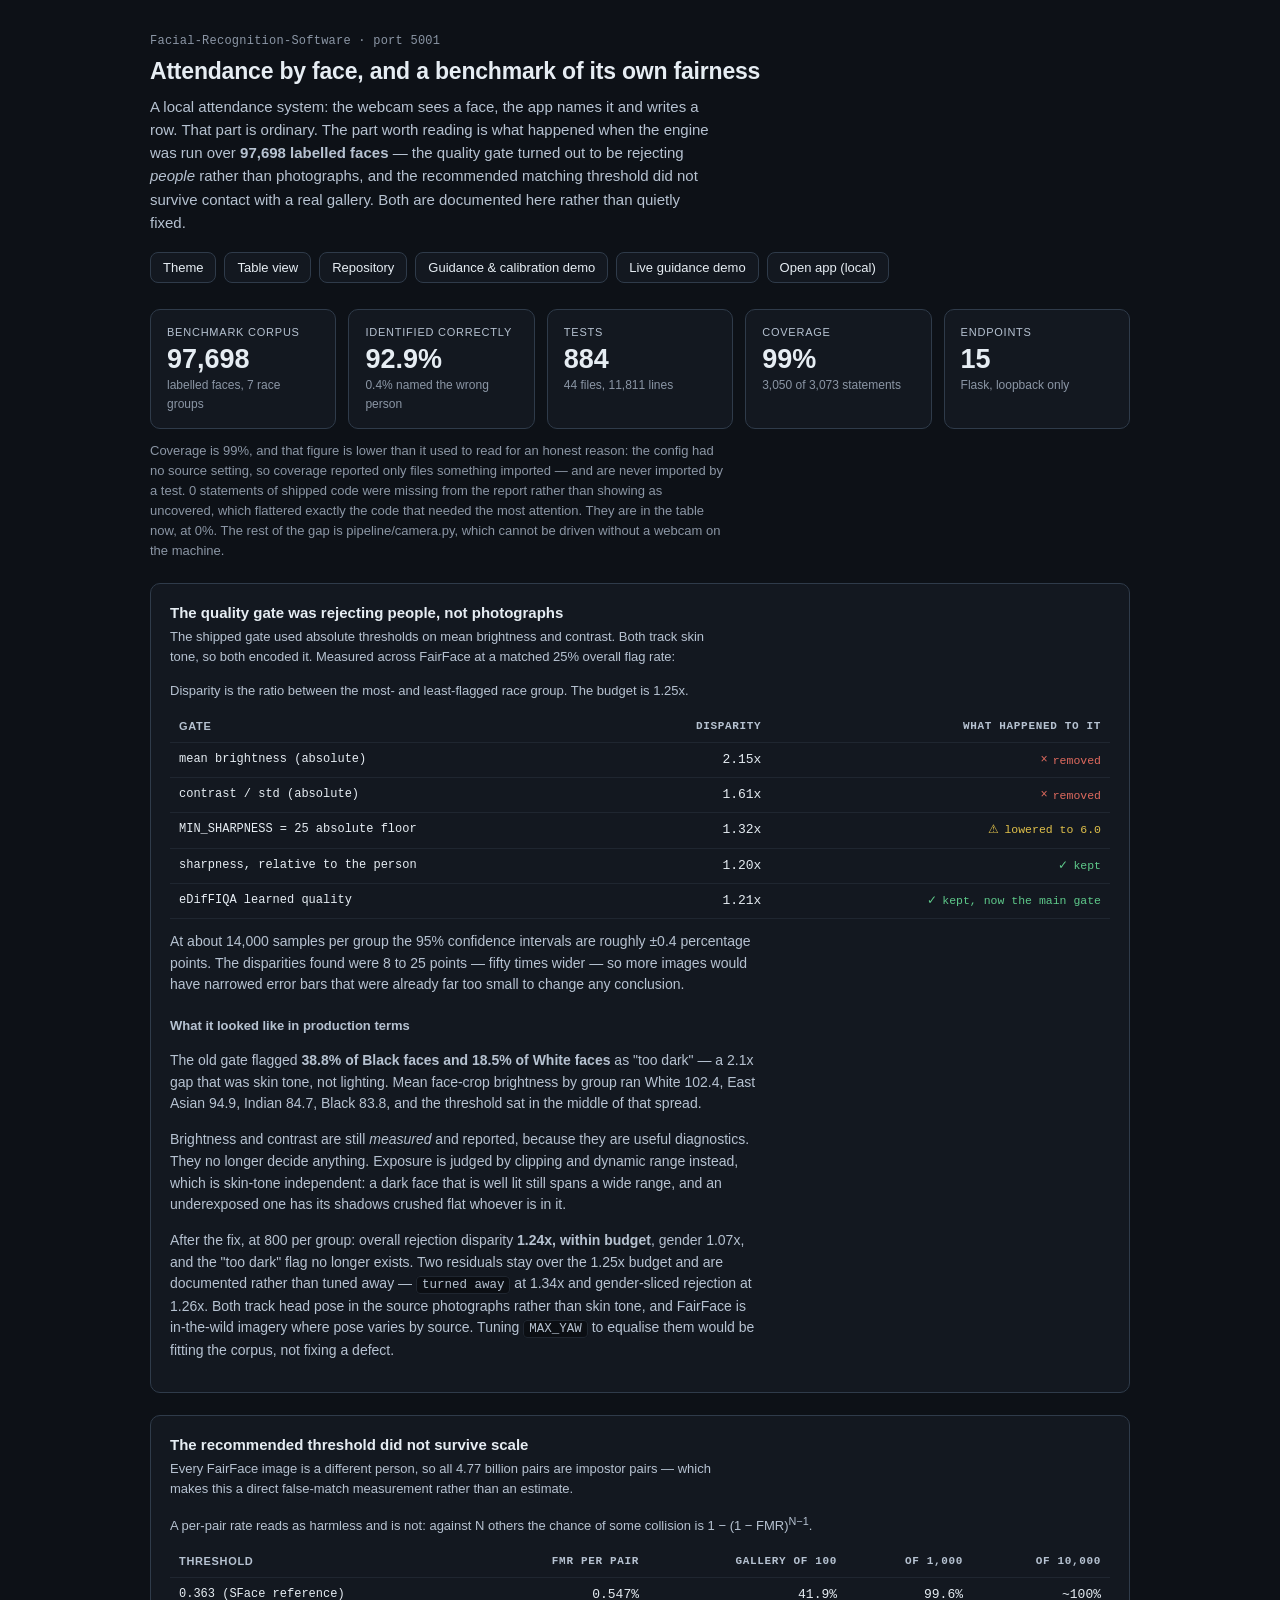
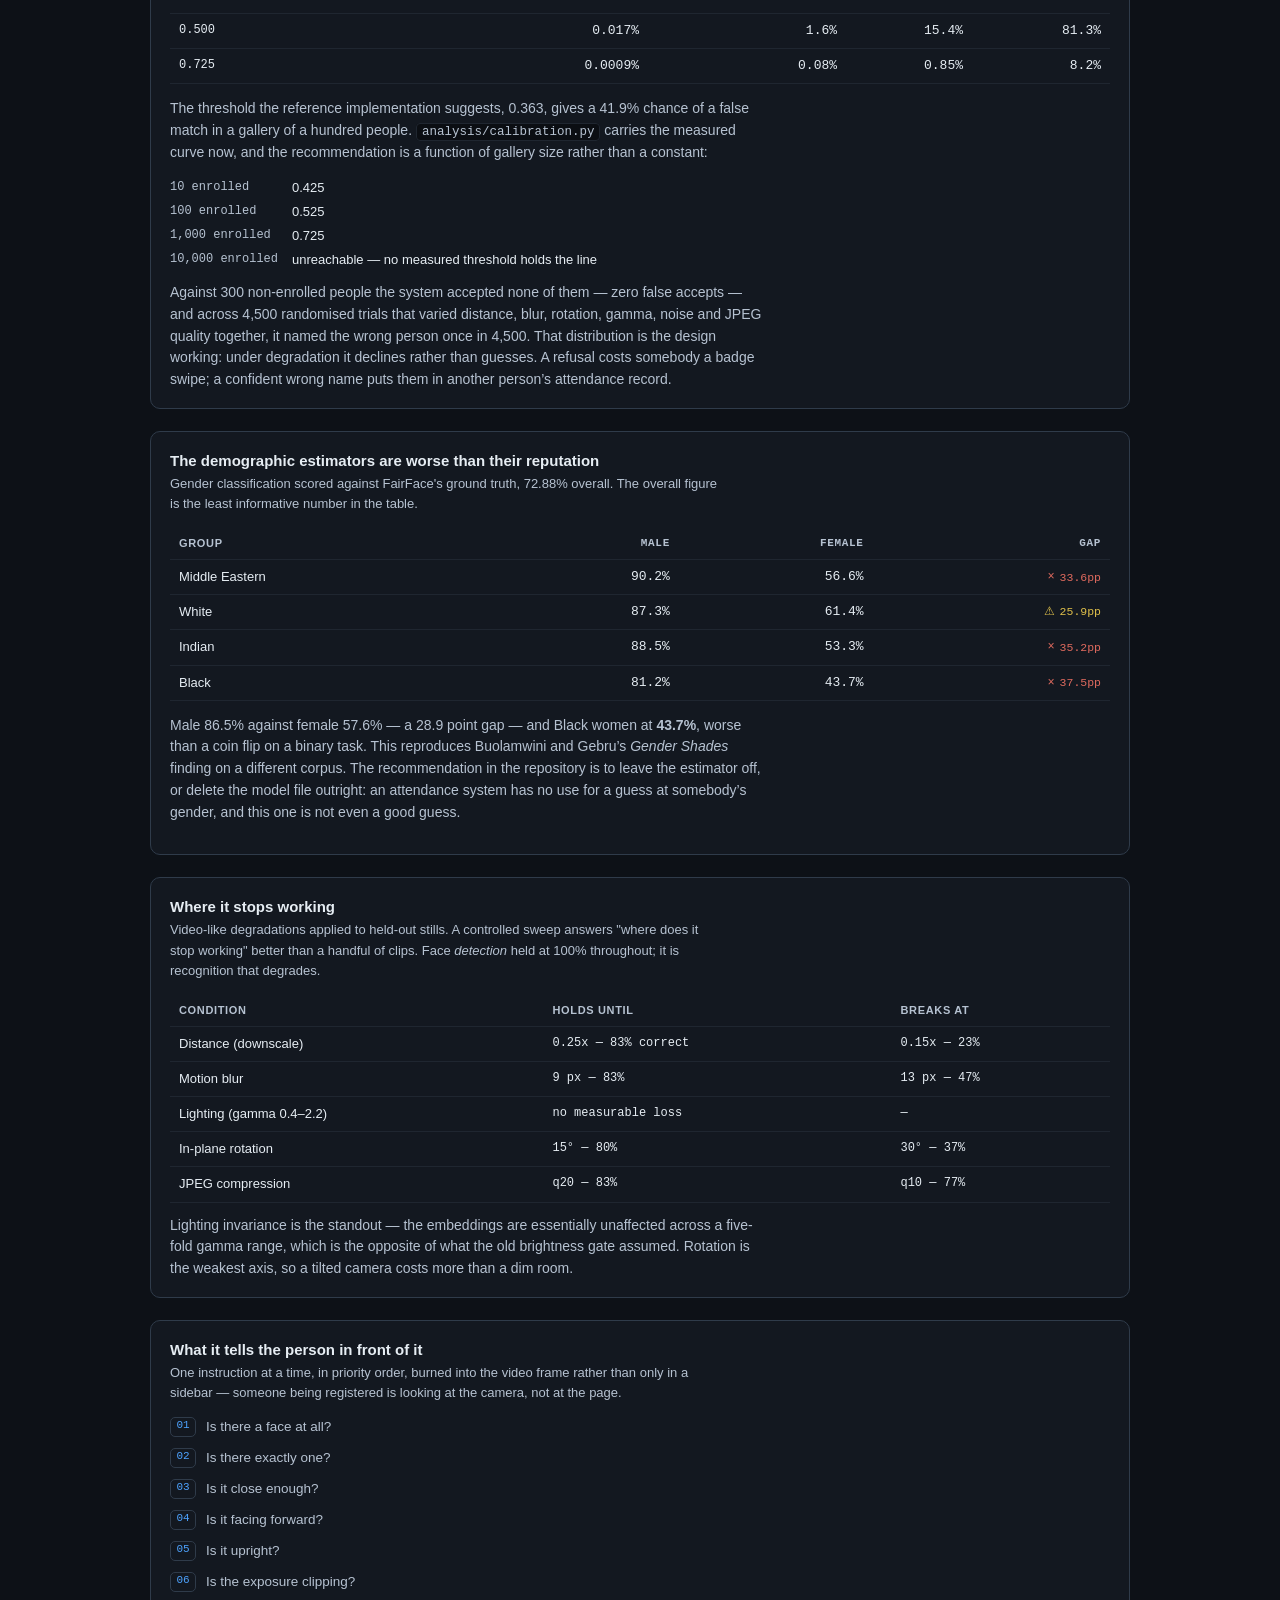
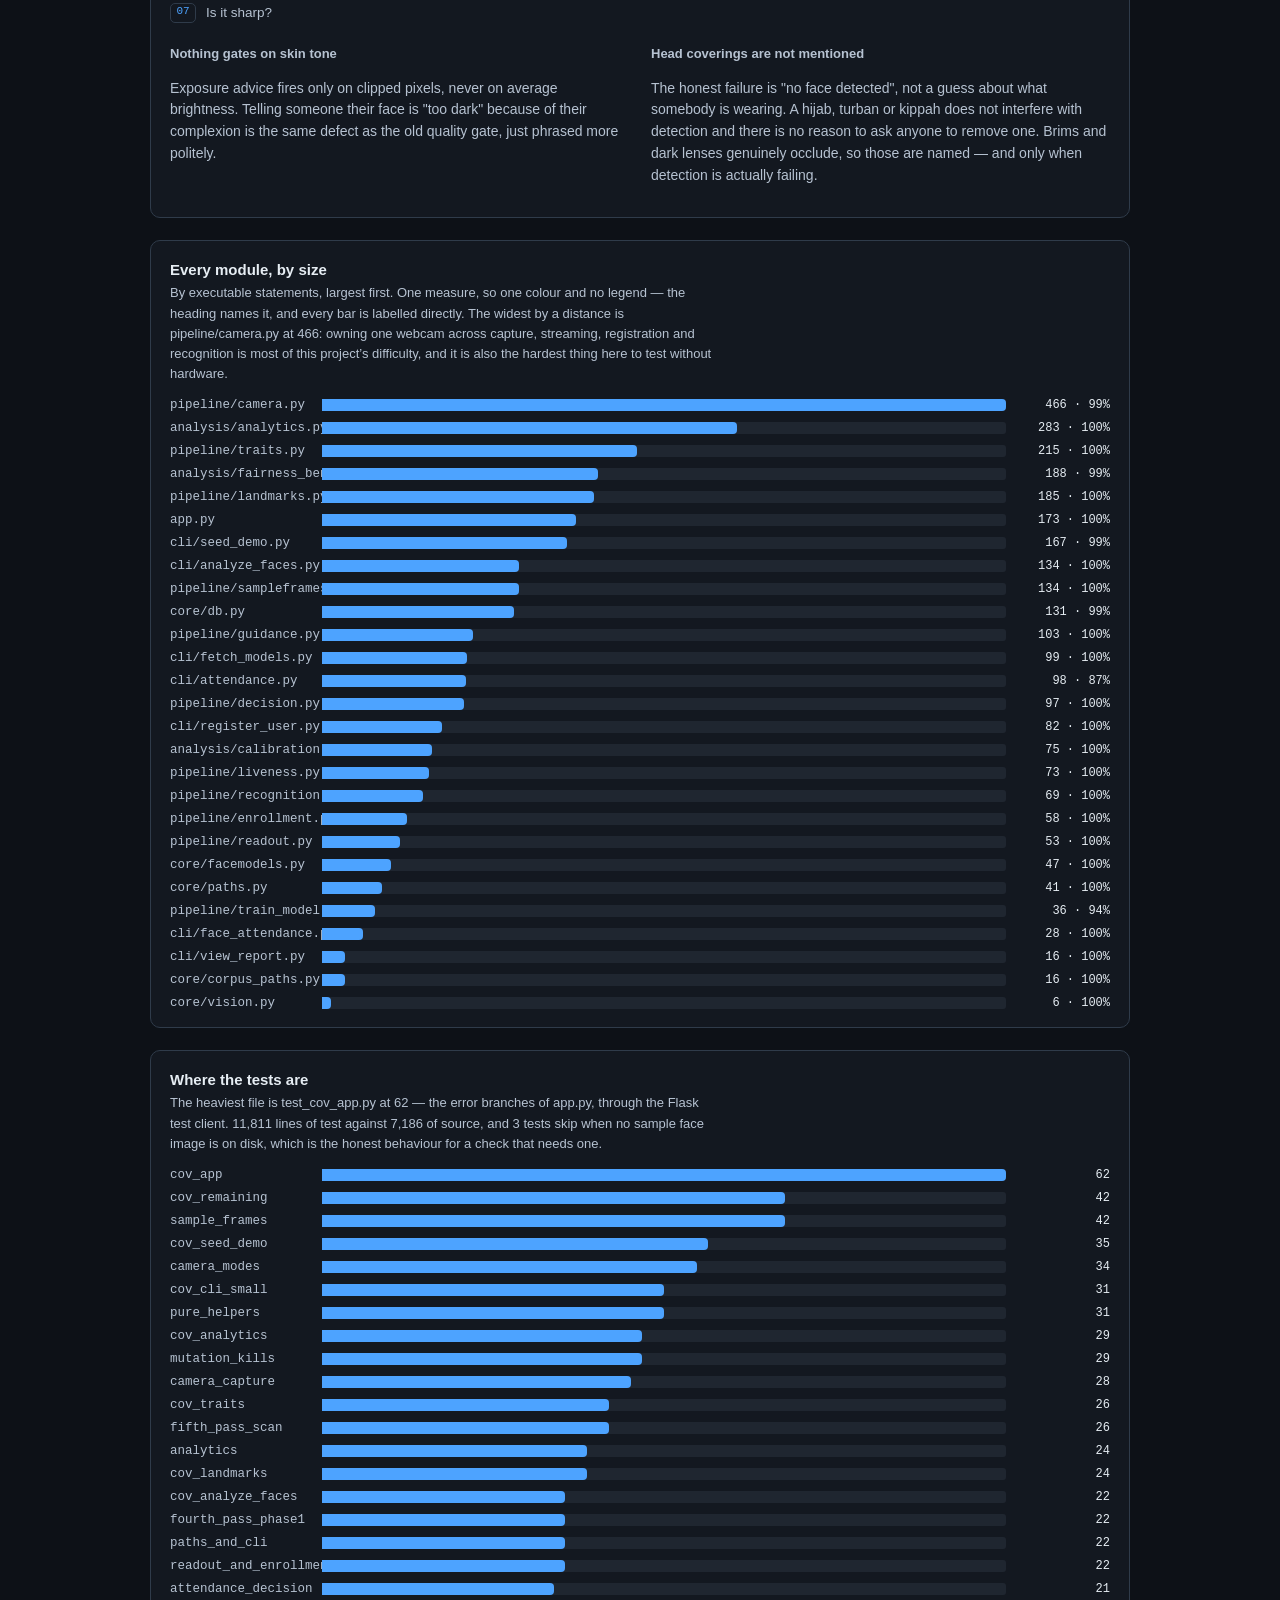
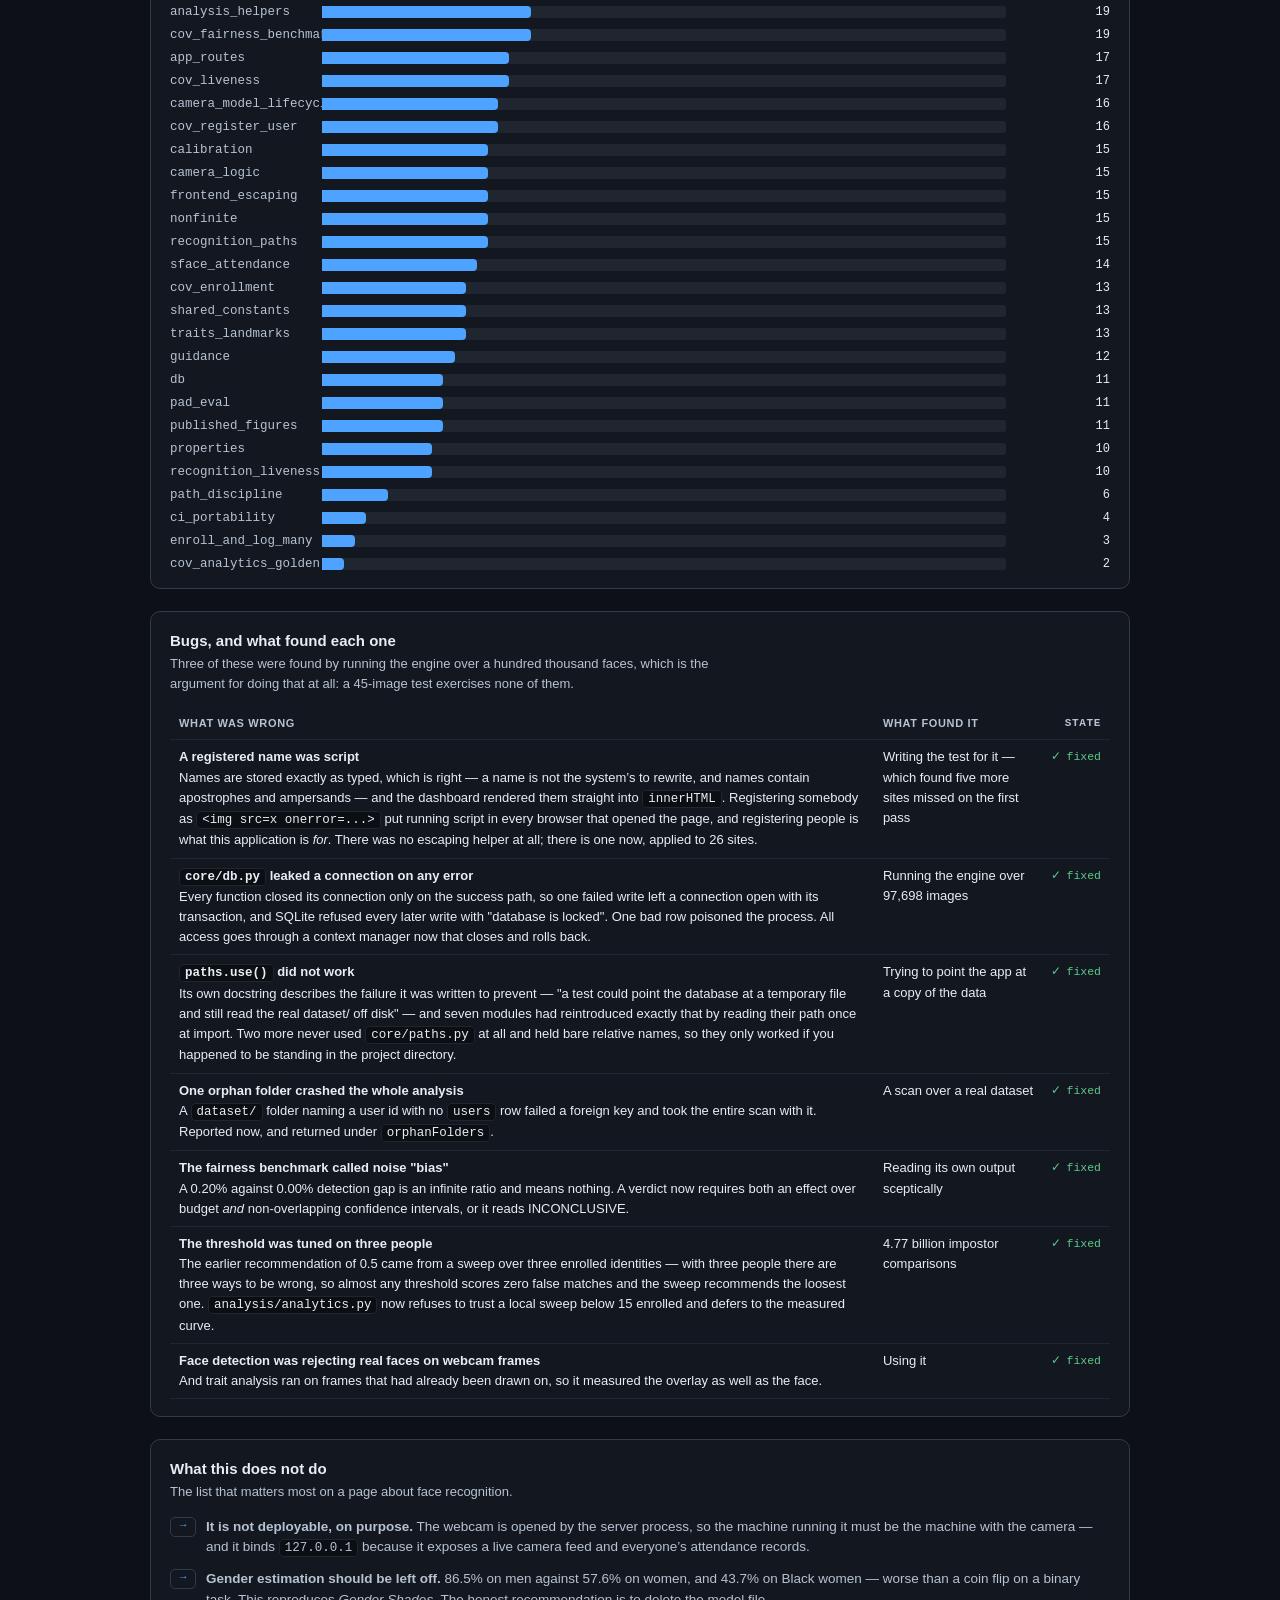
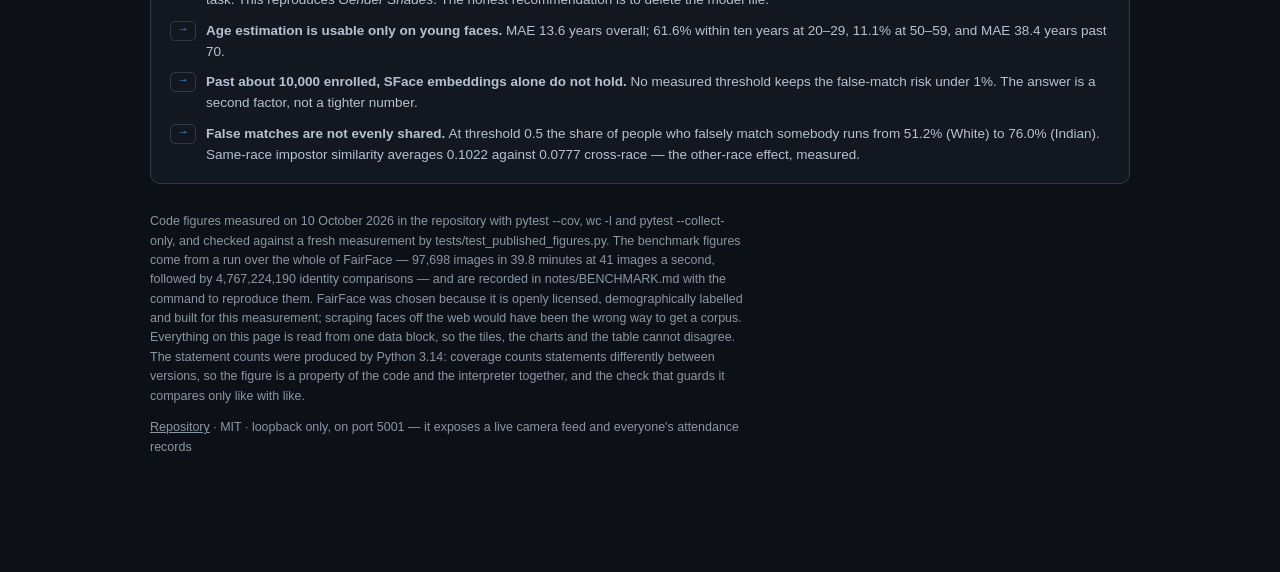
==== docs/index.html @ 5131e83e "Fifth pass (scan): linear, race-safe migration; int32 folder ids; benchmark, CLI, fixture and pad_ev" ====
<!DOCTYPE html>
<html lang="en">
<head>
<meta charset="utf-8">
<meta name="viewport" content="width=device-width, initial-scale=1">
<title>Face Recognition Attendance — overview</title>
<meta name="description" content="A local face-recognition attendance system, and a 97,698-face fairness benchmark of its own engine — including the quality gate that was rejecting people rather than photographs, and what was done about it.">
<meta property="og:title" content="Face Recognition Attendance System">
<!-- No count in here. A figure typed into a meta tag is one nothing on the
     page derives, so it is the first thing to go stale. -->
<meta property="og:description" content="Webcam attendance with OpenCV, benchmarked against FairFace: what held up, what did not, and the defects that only appear at scale.">
<meta property="og:type" content="website">
<style>
/* The warm surface this family of pages uses. The marks on top come from the
 * validated palette and were re-run against *this* surface, because contrast
 * only means anything against the colour the chart actually sits on:
 *
 *   series  #2a78d6  on #fffdf7   all five checks PASS (light)
 *   series  #3987e5  on #1a1a19   all five checks PASS (dark)
 *   good    #0ca30c  3.30:1
 *   warning #fab219  1.80:1  sub-3:1 BY DESIGN -> always icon + label
 *   crit    #d03b3b  4.72:1
 *
 * Run as a categorical set the status colours fail on #fab219, and are meant
 * to: status is not a categorical palette, and amber is legal only with a
 * glyph and a word beside it. Every use of it here has both.
 *
 * The palette is static/css/style.css's, so the write-up, the two demos
 * and the app itself are one product. Light is still selectable with
 * data-theme="light" but nothing switches to it on its own. */
.viz-root {
  color-scheme: dark;
  --plane:     #0d1117;
  --surface:   #131820;
  --ink:       #e6edf3;
  --ink-2:     #b6c2d1;
  --ink-muted: #8b96a5;
  --grid:      #1f2630;
  --ring:      #2f3b4a;
  --code-bg:   #0b0e13;
  --series:    #4da3ff;
  --track:     #1f2630;
  --good:      #5ec98a;
  --warning:   #e0c04a;
  --critical:  #df6a5e;
}
:root[data-theme="light"] .viz-root {
  color-scheme: light;
  --plane: #ece6d6; --surface: #fffdf7;
  --ink: #12161d; --ink-2: #3c4453; --ink-muted: #8d7a52;
  --grid: #ece6d6; --ring: #ded5bf; --code-bg: #f6f1e4;
  --series: #2a78d6; --track: #ece6d6;
  --good: #0ca30c; --warning: #fab219; --critical: #d03b3b;
}

* { box-sizing: border-box; }
html, body { margin: 0; }
.viz-root {
  --text: -apple-system, BlinkMacSystemFont, "Segoe UI", Helvetica, Arial, sans-serif;
  --mono: ui-monospace, SFMono-Regular, Menlo, monospace;
  padding: 34px 24px 44px;
  font: 15px/1.55 var(--text);
  background: var(--plane); color: var(--ink);
  min-height: 100vh;
}
main { max-width: 980px; margin: 0 auto; }

.crumb {
  margin: 0 0 6px; font: 400 12px var(--mono); color: var(--ink-muted);
  letter-spacing: .02em;
}
h1 { font-size: 23px; margin: 0 0 5px; letter-spacing: -0.2px; }
.lede { color: var(--ink-2); margin: 0; font-size: 15px; max-width: 68ch; }
.head { display: flex; justify-content: space-between; align-items: flex-start; gap: 18px; flex-wrap: wrap; }
.controls { display: flex; gap: 8px; flex-wrap: wrap; }
button, .btn {
  font: 400 13px var(--text); cursor: pointer; text-decoration: none;
  display: inline-block;
  background: var(--surface); color: var(--ink);
  border: 1px solid var(--ring); border-radius: 8px; padding: 7px 12px;
}
button:hover, .btn:hover { border-color: var(--ink-muted); }
button[aria-pressed="true"] { border-color: var(--series); color: var(--series); }

/* ------------------------------------------------------------ stat tiles */
/* A bare stat tile is the one form that ships without a hover layer: there is
 * no plot to interrogate, just the figure and what it counts. */
.tiles { display: grid; grid-template-columns: repeat(auto-fit, minmax(156px, 1fr)); gap: 12px; margin: 26px 0 10px; }
.tile { background: var(--surface); border: 1px solid var(--ring); border-radius: 10px; padding: 14px 16px; }
.tile .k { display: block; color: var(--ink-2); font-size: 11px; text-transform: uppercase; letter-spacing: .07em; }
.tile .v { display: block; margin-top: 3px; font: 600 27px/1.12 var(--text); font-variant-numeric: tabular-nums; }
.tile .n { display: block; margin-top: 2px; color: var(--ink-muted); font-size: 12px; }

.note { color: var(--ink-muted); font-size: 13px; max-width: 80ch; margin: 12px 0 0; }

/* ---------------------------------------------------------------- panels */
.panel { background: var(--surface); border: 1px solid var(--ring); border-radius: 10px; padding: 17px 19px; margin-top: 22px; }
.panel h2 { margin: 0 0 2px; font-size: 15px; }
.panel h3 { margin: 20px 0 6px; font-size: 13px; color: var(--ink-2); }
.panel .sub { margin: 0 0 14px; color: var(--ink-2); font-size: 13px; max-width: 76ch; }
.panel p { font-size: 14px; color: var(--ink-2); max-width: 76ch; }
.split { display: grid; grid-template-columns: repeat(auto-fit, minmax(330px, 1fr)); gap: 22px; }

/* Thin marks on a recessive track, 4px rounding on the data end only so the
 * mark stays anchored flat to the baseline it grows from. */
.bars { display: grid; gap: 9px; }
.bar { display: grid; grid-template-columns: 140px 1fr 92px; gap: 12px; align-items: center; }
.bar .lab { font: 400 12.5px var(--mono); color: var(--ink-2); }
.bar .rail { position: relative; height: 12px; background: var(--track); border-radius: 3px; }
.bar .fill { position: absolute; inset: 0 auto 0 0; background: var(--series); border-radius: 0 4px 4px 0; }
.bar .val { text-align: right; font: 500 12px var(--mono); font-variant-numeric: tabular-nums; color: var(--ink); }
.bar:hover .rail { outline: 2px solid var(--ring); outline-offset: 2px; }

/* ----------------------------------------------------------------- table */
table { width: 100%; border-collapse: collapse; }
caption { text-align: left; color: var(--ink-2); font-size: 13px; padding-bottom: 10px; }
th, td { text-align: left; padding: 7px 9px; border-bottom: 1px solid var(--grid); font-size: 13px; vertical-align: top; }
th { color: var(--ink-2); font-size: 11px; text-transform: uppercase; letter-spacing: .06em; }
td.num, th.num { text-align: right; font-family: var(--mono); font-variant-numeric: tabular-nums; }
td.mono { font-family: var(--mono); font-size: 12px; }
tr.total td { border-bottom: none; font-weight: 600; }
[hidden] { display: none !important; }

code { font-family: var(--mono); font-size: 12.5px; background: var(--code-bg); border: 1px solid var(--grid); border-radius: 4px; padding: 1px 5px; }
pre {
  background: var(--code-bg); border: 1px solid var(--grid); border-radius: 8px;
  padding: 13px 15px; overflow-x: auto;
  font: 12.5px/1.7 var(--mono); color: var(--ink); margin: 12px 0 0;
}

/* Numbered steps. */
.flow { list-style: none; margin: 12px 0 0; padding: 0; display: grid; gap: 10px; }
.flow li { display: grid; grid-template-columns: 26px 1fr; gap: 10px; font-size: 13.5px; color: var(--ink-2); }
.step {
  font: 500 11px var(--mono); color: var(--series);
  border: 1px solid var(--ring); border-radius: 5px;
  text-align: center; padding: 1px 0; height: 20px;
}

/* Status. Never colour alone: each carries a glyph and a word, which is what
 * makes the sub-3:1 amber legal. */
.flag { display: inline-flex; align-items: center; gap: 5px; font: 500 11.5px var(--mono); white-space: nowrap; }
.flag .g { font-size: 12px; }
.flag.good { color: var(--good); }
.flag.warn { color: var(--warning); }
.flag.crit { color: var(--critical); }

dl.kv { display: grid; grid-template-columns: auto 1fr; gap: 4px 14px; margin: 12px 0 0; font-size: 13px; }
dl.kv dt { color: var(--ink-2); font-family: var(--mono); font-size: 12px; }
dl.kv dd { margin: 0; }

footer { margin-top: 28px; color: var(--ink-muted); font-size: 12.5px; max-width: 86ch; }
footer a { color: inherit; }
</style>
</head>

<body class="viz-root" data-palette="#2a78d6">
<main>

<div class="head">
  <div>
    <p class="crumb">Facial-Recognition-Software &middot; port 5001</p>
    <h1>Attendance by face, and a benchmark of its own fairness</h1>
    <p class="lede">
      A local attendance system: the webcam sees a face, the app names it and
      writes a row. That part is ordinary. The part worth reading is what
      happened when the engine was run over
      <strong>97,698 labelled faces</strong> — the quality gate turned out to
      be rejecting <em>people</em> rather than photographs, and the
      recommended matching threshold did not survive contact with a real
      gallery. Both are documented here rather than quietly fixed.
    </p>
  </div>
  <div class="controls">
    <button id="themeBtn" type="button">Theme</button>
    <button id="tableBtn" type="button" aria-pressed="false">Table view</button>
    <a class="btn" href="https://github.com/luke-zhang-cs-py/Facial-Recognition-Software">Repository</a>
    <a class="btn" href="app/"
       title="The guidance and calibration arithmetic, in the browser. No face recognition: that needs OpenCV, a camera and the trained model.">Guidance &amp; calibration demo</a>
    <a class="btn" href="camera/"
       title="The same guidance rules, driven by your own webcam through MediaPipe. Still no face recognition, and nothing is uploaded.">Live guidance demo</a>
    <a class="btn" id="localBtn" href="http://127.0.0.1:5001/"
       title="Only works on a machine that is running the app, with a webcam">Open app (local)</a>
  </div>
</div>

<section class="tiles" id="tiles" aria-label="Headline figures"></section>
<p class="note" id="tilesNote"></p>

<!-- ================================================== the fairness -->
<section class="panel">
  <h2>The quality gate was rejecting people, not photographs</h2>
  <p class="sub">
    The shipped gate used absolute thresholds on mean brightness and
    contrast. Both track skin tone, so both encoded it. Measured across
    FairFace at a matched 25% overall flag rate:
  </p>
  <table>
    <caption>Disparity is the ratio between the most- and least-flagged race
      group. The budget is 1.25x.</caption>
    <thead>
      <tr><th>Gate</th><th class="num">Disparity</th><th class="num">What happened to it</th></tr>
    </thead>
    <tbody id="gateBody"></tbody>
  </table>
  <p class="note" id="gateNote"></p>

  <h3>What it looked like in production terms</h3>
  <p>
    The old gate flagged <strong>38.8% of Black faces and 18.5% of White
    faces</strong> as "too dark" — a 2.1x gap that was skin tone, not
    lighting. Mean face-crop brightness by group ran White 102.4, East Asian
    94.9, Indian 84.7, Black 83.8, and the threshold sat in the middle of
    that spread.
  </p>
  <p>
    Brightness and contrast are still <em>measured</em> and reported, because
    they are useful diagnostics. They no longer decide anything. Exposure is
    judged by clipping and dynamic range instead, which is skin-tone
    independent: a dark face that is well lit still spans a wide range, and
    an underexposed one has its shadows crushed flat whoever is in it.
  </p>
  <p id="residualNote"></p>
</section>

<!-- ================================================= the threshold -->
<section class="panel">
  <h2>The recommended threshold did not survive scale</h2>
  <p class="sub">
    Every FairFace image is a different person, so all 4.77 billion pairs are
    impostor pairs — which makes this a direct false-match measurement rather
    than an estimate.
  </p>
  <table>
    <caption>A per-pair rate reads as harmless and is not: against N others
      the chance of some collision is 1 − (1 − FMR)<sup>N−1</sup>.</caption>
    <thead>
      <tr><th>Threshold</th><th class="num">FMR per pair</th>
          <th class="num">Gallery of 100</th><th class="num">of 1,000</th>
          <th class="num">of 10,000</th></tr>
    </thead>
    <tbody id="fmrBody"></tbody>
  </table>
  <p id="thresholdNote"></p>
  <dl class="kv" id="galleryKv"></dl>
  <p class="note" id="galleryNote"></p>
</section>

<!-- ============================================== the demographics -->
<section class="panel">
  <h2>The demographic estimators are worse than their reputation</h2>
  <p class="sub">
    Gender classification scored against FairFace's ground truth, 72.88%
    overall. The overall figure is the least informative number in the table.
  </p>
  <table>
    <thead>
      <tr><th>Group</th><th class="num">Male</th><th class="num">Female</th>
          <th class="num">Gap</th></tr>
    </thead>
    <tbody id="genderBody"></tbody>
  </table>
  <p id="genderNote"></p>
</section>

<!-- =============================================== the degradation -->
<section class="panel">
  <h2>Where it stops working</h2>
  <p class="sub">
    Video-like degradations applied to held-out stills. A controlled sweep
    answers "where does it stop working" better than a handful of clips.
    Face <em>detection</em> held at 100% throughout; it is recognition that
    degrades.
  </p>
  <table>
    <thead>
      <tr><th>Condition</th><th>Holds until</th><th>Breaks at</th></tr>
    </thead>
    <tbody id="rangeBody"></tbody>
  </table>
  <p class="note" id="rangeNote"></p>
</section>

<!-- =================================================== the guidance -->
<section class="panel">
  <h2>What it tells the person in front of it</h2>
  <p class="sub">
    One instruction at a time, in priority order, burned into the video frame
    rather than only in a sidebar — someone being registered is looking at
    the camera, not at the page.
  </p>
  <ul class="flow" id="guideList"></ul>
  <div class="split">
    <div>
      <h3>Nothing gates on skin tone</h3>
      <p>
        Exposure advice fires only on clipped pixels, never on average
        brightness. Telling someone their face is "too dark" because of their
        complexion is the same defect as the old quality gate, just phrased
        more politely.
      </p>
    </div>
    <div>
      <h3>Head coverings are not mentioned</h3>
      <p>
        The honest failure is "no face detected", not a guess about what
        somebody is wearing. A hijab, turban or kippah does not interfere
        with detection and there is no reason to ask anyone to remove one.
        Brims and dark lenses genuinely occlude, so those are named — and
        only when detection is actually failing.
      </p>
    </div>
  </div>
</section>

<!-- ==================================================== the source -->
<section class="panel" id="modulePanel">
  <h2>Every module, by size</h2>
  <p class="sub" id="moduleSub"></p>
  <div id="moduleBars" class="bars"></div>
</section>

<section class="panel" id="testPanel">
  <h2>Where the tests are</h2>
  <p class="sub" id="testSub"></p>
  <div id="testBars" class="bars"></div>
</section>

<section class="panel" id="tablePanel" hidden>
  <table>
    <caption>Every module with its size, statements, coverage and what it is
      for. The same data as the two charts above.</caption>
    <thead>
      <tr><th>Module</th><th class="num">Lines</th><th class="num">Stmts</th>
          <th class="num">Covered</th><th>What it does</th></tr>
    </thead>
    <tbody id="tableBody"></tbody>
  </table>
</section>

<!-- ======================================================= the bugs -->
<section class="panel">
  <h2>Bugs, and what found each one</h2>
  <p class="sub">
    Three of these were found by running the engine over a hundred thousand
    faces, which is the argument for doing that at all: a 45-image test
    exercises none of them.
  </p>
  <table>
    <thead>
      <tr><th>What was wrong</th><th>What found it</th><th class="num">State</th></tr>
    </thead>
    <tbody id="bugBody"></tbody>
  </table>
</section>

<!-- ======================================================= the caveats -->
<section class="panel">
  <h2>What this does not do</h2>
  <p class="sub">
    The list that matters most on a page about face recognition.
  </p>
  <ul class="flow" id="limitList"></ul>
</section>

<footer>
  <p id="footNote"></p>
  <p>
    <a href="https://github.com/luke-zhang-cs-py/Facial-Recognition-Software">Repository</a>
    &middot; MIT &middot; loopback only, on port 5001 — it exposes a live
    camera feed and everyone's attendance records
  </p>
</footer>

</main>

<script>
'use strict';

/* Every number on this page is read from here, so the tiles, the charts and
 * the table cannot drift apart.
 *
 * Measured on 10 October 2026 in the repository: `pytest -q --cov` for the
 * statements and what is uncovered, `wc -l` for length, and `pytest
 * --collect-only -q` for the test counts. The benchmark figures come from
 * notes/BENCHMARK.md, which records a run over the whole of FairFace. Not
 * estimated. tests/test_published_figures.py checks the module and test
 * figures against a fresh measurement; `python tools/refresh_figures.py`
 * rewrites them. */

var MODULES = [
  { name: 'pipeline/camera.py',             lines: 865, stmts: 466, missed:  5, does: 'the webcam manager: capture, annotate, stream, and the capture state machine' },
  { name: 'analysis/analytics.py',          lines: 778, stmts: 283, missed:  0, does: 'dataset-wide enrollment quality and threshold sweeps' },
  { name: 'pipeline/traits.py',             lines: 566, stmts: 215, missed:  0, does: 'per-face quality, pose, embedding and demographics' },
  { name: 'analysis/fairness_benchmark.py', lines: 337, stmts: 188, missed:  1, does: 'the stratified FairFace run; its statistics and main() are tested on a tiny labelled corpus' },
  { name: 'pipeline/landmarks.py',          lines: 403, stmts: 185, missed:  0, does: 'the face mesh, and the overlay drawn on the frame' },
  { name: 'app.py',                         lines: 381, stmts: 173, missed:  0, does: 'the Flask UI; fifteen endpoints, loopback only' },
  { name: 'cli/seed_demo.py',               lines: 325, stmts: 167, missed:  1, does: 'enrolls faces from LFW for testing; the parquet read is tested on a tiny corpus built at test time' },
  { name: 'cli/analyze_faces.py',           lines: 238, stmts: 134, missed:  0, does: 'the console version of the analysis panel' },
  { name: 'pipeline/sampleframes.py',       lines: 271, stmts: 134, missed:  0, does: 'picks the usable frames out of a video, by the same quality gate' },
  { name: 'core/db.py',                     lines: 415, stmts: 131, missed:  1, does: 'the schema and every query; one context manager for all access' },
  { name: 'pipeline/guidance.py',           lines: 290, stmts: 103, missed:  0, does: 'turns a live trait read into one instruction to act on' },
  { name: 'cli/fetch_models.py',            lines: 187, stmts:  99, missed:  0, does: 'downloads the pretrained weights and checks each against its pinned SHA-256; tested with every download mocked' },
  { name: 'cli/attendance.py',              lines: 177, stmts:  98, missed: 13, does: 'the CLI attendance loop, deciding through pipeline/decision.py like the camera' },
  { name: 'pipeline/decision.py',           lines: 236, stmts:  97, missed:  0, does: 'the attendance decision, once: SFace first, LBPH fallback, for the camera and the CLI' },
  { name: 'cli/register_user.py',           lines: 157, stmts:  82, missed:  0, does: 'the CLI capture loop; writing a gallery sample is now its own function' },
  { name: 'analysis/calibration.py',        lines: 291, stmts:  75, missed:  0, does: 'the measured false-match curve and the gallery-size maths' },
  { name: 'pipeline/liveness.py',           lines: 168, stmts:  73, missed:  0, does: 'is this a person or a photograph of one' },
  { name: 'pipeline/recognition.py',        lines: 189, stmts:  69, missed:  0, does: 'identification by SFace embedding, against the gallery threshold; decides attendance' },
  { name: 'pipeline/enrollment.py',         lines: 174, stmts:  58, missed:  0, does: 'the post-capture report: pose coverage, and who this face sits closest to' },
  { name: 'pipeline/readout.py',            lines: 145, stmts:  53, missed:  0, does: 'the live sidebar payload, assembled from one frame' },
  { name: 'core/facemodels.py',             lines: 144, stmts:  47, missed:  0, does: 'lazy loader for the pretrained analysis models' },
  { name: 'core/paths.py',                  lines: 123, stmts:  41, missed:  0, does: 'where the data lives — one decision, resolved per call' },
  { name: 'pipeline/train_model.py',        lines:  69, stmts:  36, missed:  2, does: 'rebuilds the LBPH recogniser from dataset/' },
  { name: 'cli/face_attendance.py',         lines:  70, stmts:  28, missed:  0, does: 'a thin entry point, asserted by test to hold no logic' },
  { name: 'cli/view_report.py',             lines:  37, stmts:  16, missed:  0, does: 'prints the users and the attendance rows' },
  { name: 'core/corpus_paths.py',           lines:  79, stmts:  16, missed:  0, does: 'one home for the benchmark corpus locations' },
  { name: 'core/vision.py',                 lines:  71, stmts:   6, missed:  0, does: 'the numbers the LBPH capture path shares — threshold, crop size, detector tuning' }
];

/* Left out of coverage on purpose: the developer scripts in tools/. Most
 * stream a corpus, build the demo or rewrite this page, so exercising them in
 * the suite would mean shipping gigabytes; `.coveragerc` omits the folder as a
 * whole. Every shipped module is counted -- seed_demo, fetch_models,
 * fairness_benchmark and face_attendance used to sit here and are now in the
 * table above. Named here so the omission is visible rather than silent. */
var OMITTED = [
  { name: 'tools/build_static.py',    lines: 1398, why: 'generates the browser demo, and fails if its JS disagrees with the Python' },
  { name: 'tools/benchmark_loop.py',  lines: 600, why: 'the continuous benchmark runner' },
  { name: 'tools/refresh_figures.py', lines: 352, why: 'measures and rewrites the figures on this page' },
  { name: 'tools/build_gallery.py',   lines: 216, why: 'builds a 10,590-identity gallery from CASIA-WebFace' },
  { name: 'tools/pad_eval.py',        lines: 179, why: 'APCER/BPCER from a CSV of presentation-attack outcomes; tested on synthetic rows (test_pad_eval.py), omitted with the rest of tools/' },
  { name: 'tools/trials.py',          lines: 148, why: 'the 4,500-trial robustness sweep' },
  { name: 'tools/scale_benchmark.py', lines: 106, why: 'the gallery-size sweep' },
  { name: 'tools/sample_frames.py',   lines:  88, why: 'fills the sample-frame directory from footage you own' }
];

var TESTS = [
  { file: 'test_cov_app.py',                n: 62, of: 'the error branches of app.py, through the Flask test client' },
  { file: 'test_cov_remaining.py',          n: 42, of: 'the last branches of calibration, guidance, readout and recognition, and the gallery refresh count' },
  { file: 'test_sample_frames.py',          n: 42, of: 'choosing sample frames, over a real video file' },
  { file: 'test_cov_seed_demo.py',          n: 35, of: 'the LFW demo seeder against a tiny corpus built at test time; nothing downloaded' },
  { file: 'test_camera_modes.py',           n: 34, of: 'registration and attendance, given a face rather than a camera' },
  { file: 'test_cov_cli_small.py',          n: 31, of: 'the small entry points, with every download mocked and the network refused' },
  { file: 'test_pure_helpers.py',           n: 31, of: 'the functions with no camera, no model and no database' },
  { file: 'test_cov_analytics.py',          n: 29, of: 'the pure parts of analytics.py, and the sample cache and dataset walk around them' },
  { file: 'test_mutation_kills.py',         n: 29, of: 'the rules the first mutation run showed no test was checking: boundaries, interpolation, an untested branch, dropped arguments' },
  { file: 'test_camera_capture.py',         n: 28, of: 'the grab loop and its failure branches, against a synthetic camera' },
  { file: 'test_cov_traits.py',             n: 26, of: 'what traits.py does with a detection, every network mocked' },
  { file: 'test_fifth_pass_scan.py',        n: 26, of: 'the scan fixes: a linear one-mark-per-day migration, huge folder ids, benchmark failures, CSV quirks, weight verification' },
  { file: 'test_analytics.py',              n: 24, of: 'the sweeps, and refusing to trust a small one' },
  { file: 'test_cov_landmarks.py',          n: 24, of: 'the 68-point measurements on hand-placed point sets, and the divide-by-a-distance cases' },
  { file: 'test_cov_analyze_faces.py',      n: 22, of: 'the console analysis report, section by section, over a dataset of grey squares' },
  { file: 'test_fourth_pass_phase1.py',     n: 22, of: 'one per-frame decision for both front ends, one mark per person per day, one rule for a folder id' },
  { file: 'test_paths_and_cli.py',          n: 22, of: 'that every module resolves its paths per call' },
  { file: 'test_readout_and_enrollment.py', n: 22, of: 'the two modules split out of the camera manager' },
  { file: 'test_attendance_decision.py',    n: 21, of: 'the accept/refuse decision, and writing a gallery sample' },
  { file: 'test_analysis_helpers.py',       n: 19, of: 'the leave-one-out measurement, and the console report' },
  { file: 'test_cov_fairness_benchmark.py', n: 19, of: 'the fairness statistics and the benchmark run, on a tiny labelled corpus' },
  { file: 'test_app_routes.py',             n: 17, of: 'the HTTP surface' },
  { file: 'test_cov_liveness.py',           n: 17, of: 'the liveness crop, softmax and vote, with an injected network' },
  { file: 'test_camera_model_lifecycle.py', n: 16, of: 'training, loading and the enrollment report' },
  { file: 'test_cov_register_user.py',      n: 16, of: 'the CLI capture loop, driven by a fake camera' },
  { file: 'test_calibration.py',            n: 15, of: 'the measured false-match curve and the gallery maths' },
  { file: 'test_camera_logic.py',           n: 15, of: 'the pose gate and the overlay, as pure functions' },
  { file: 'test_frontend_escaping.py',      n: 15, of: 'that a registered name cannot become script' },
  { file: 'test_nonfinite.py',              n: 15, of: 'that no endpoint can emit NaN into JSON' },
  { file: 'test_recognition_paths.py',      n: 15, of: 'that every path into and out of LBPH agrees: orientation, detector, liveness' },
  { file: 'test_sface_attendance.py',       n: 14, of: 'attendance decided by SFace, LBPH only as the fallback' },
  { file: 'test_cov_enrollment.py',         n: 13, of: 'the post-registration report end to end, over known numbers' },
  { file: 'test_shared_constants.py',       n: 13, of: 'that one number lives in one place' },
  { file: 'test_traits_landmarks.py',       n: 13, of: 'the trait read and the mesh' },
  { file: 'test_guidance.py',               n: 12, of: 'which instruction wins, and what is never said' },
  { file: 'test_db.py',                     n: 11, of: 'the schema, and that a failed write closes its connection' },
  { file: 'test_pad_eval.py',               n: 11, of: 'APCER and BPCER from presentation-attack outcomes, on synthetic rows' },
  { file: 'test_published_figures.py',      n: 11, of: 'the numbers on this page, against a fresh measurement' },
  { file: 'test_properties.py',             n: 10, of: 'properties hypothesis tries to break: the threshold, the instruction, NaN-free JSON, the liveness vote' },
  { file: 'test_recognition_liveness.py',   n: 10, of: 'identification, and refusing a photograph' },
  { file: 'test_path_discipline.py',        n:  6, of: 'structurally: no module may read a path at import' },
  { file: 'test_ci_portability.py',         n:  4, of: 'that the code runs on a machine that is not this one: no optional package, no local path' },
  { file: 'test_enroll_and_log_many.py',    n:  3, of: 'more faces enrolled, recognised and logged once each' },
  { file: 'test_cov_analytics_golden.py',   n:  2, of: 'that splitting summarize_user and lbph_analysis changed nothing, against output captured before the split' }
];

var TEST_LINES = 11811;

/* Which interpreter produced the statement counts above. It matters: coverage
 * counts a `with` block or a multi-line call differently between versions, so
 * the same unchanged file measures a different number of statements under a
 * different Python. The guard compares only when the running one is this one,
 * and skips with a reason otherwise -- which is why this line exists rather
 * than the check simply failing on a CI runner. */
var MEASURED_WITH = 'Python 3.14';
var ROUTE_COUNT = 15;
var SKIPPED = 3;

/* From notes/BENCHMARK.md — a run over the whole of FairFace. */
var BENCH = {
  images: 97698,
  groups: 7,
  minutes: 39.8,
  rate: 41,
  comparisons: 4767224190,
  detection: 99.95,
  detectionMisses: 53,
  budget: 1.25
};

var IDENTIFY = {
  correct: 92.9, rejected: 6.7, misidentified: 0.4, enrolled: 40,
  probes: 240, impostors: 300, impostorAccepts: 0,
  matchMean: 0.677, impostorMean: 0.231,
  trials: 4500, trialCorrect: 82.2, trialWrong: 0.0
};

var GATES = [
  ['mean brightness (absolute)', '2.15x', 'removed', 'crit'],
  ['contrast / std (absolute)', '1.61x', 'removed', 'crit'],
  ['MIN_SHARPNESS = 25 absolute floor', '1.32x', 'lowered to 6.0', 'warn'],
  ['sharpness, relative to the person', '1.20x', 'kept', 'good'],
  ['eDifFIQA learned quality', '1.21x', 'kept, now the main gate', 'good']
];

var FMR = [
  ['0.363 (SFace reference)', '0.547%', '41.9%', '99.6%', '~100%'],
  ['0.500', '0.017%', '1.6%', '15.4%', '81.3%'],
  ['0.725', '0.0009%', '0.08%', '0.85%', '8.2%']
];

var GALLERY = [
  ['10 enrolled', '0.425'],
  ['100 enrolled', '0.525'],
  ['1,000 enrolled', '0.725'],
  ['10,000 enrolled', 'unreachable — no measured threshold holds the line']
];

var GENDER = [
  ['Middle Eastern', 90.2, 56.6],
  ['White', 87.3, 61.4],
  ['Indian', 88.5, 53.3],
  ['Black', 81.2, 43.7]
];

var RANGE = [
  ['Distance (downscale)', '0.25x — 83% correct', '0.15x — 23%'],
  ['Motion blur', '9 px — 83%', '13 px — 47%'],
  ['Lighting (gamma 0.4–2.2)', 'no measurable loss', '—'],
  ['In-plane rotation', '15° — 80%', '30° — 37%'],
  ['JPEG compression', 'q20 — 83%', 'q10 — 77%']
];

var GUIDE = [
  'Is there a face at all?',
  'Is there exactly one?',
  'Is it close enough?',
  'Is it facing forward?',
  'Is it upright?',
  'Is the exposure clipping?',
  'Is it sharp?'
];

/* Authored prose with intentional markup, kept out of esc() deliberately --
 * see drawBugs, which says so. Nothing here comes from a user. */
var BUGS = [
  ['A registered name was script',
   'Names are stored exactly as typed, which is right — a name is not the system’s to rewrite, and names contain apostrophes and ampersands — and the dashboard rendered them straight into <code>innerHTML</code>. Registering somebody as <code>&lt;img src=x onerror=...&gt;</code> put running script in every browser that opened the page, and registering people is what this application is <em>for</em>. There was no escaping helper at all; there is one now, applied to 26 sites.',
   'Writing the test for it — which found five more sites missed on the first pass', 'fixed'],
  ['<code>core/db.py</code> leaked a connection on any error',
   'Every function closed its connection only on the success path, so one failed write left a connection open with its transaction, and SQLite refused every later write with "database is locked". One bad row poisoned the process. All access goes through a context manager now that closes and rolls back.',
   'Running the engine over 97,698 images', 'fixed'],
  ['<code>paths.use()</code> did not work',
   'Its own docstring describes the failure it was written to prevent — "a test could point the database at a temporary file and still read the real dataset/ off disk" — and seven modules had reintroduced exactly that by reading their path once at import. Two more never used <code>core/paths.py</code> at all and held bare relative names, so they only worked if you happened to be standing in the project directory.',
   'Trying to point the app at a copy of the data', 'fixed'],
  ['One orphan folder crashed the whole analysis',
   'A <code>dataset/</code> folder naming a user id with no <code>users</code> row failed a foreign key and took the entire scan with it. Reported now, and returned under <code>orphanFolders</code>.',
   'A scan over a real dataset', 'fixed'],
  ['The fairness benchmark called noise "bias"',
   'A 0.20% against 0.00% detection gap is an infinite ratio and means nothing. A verdict now requires both an effect over budget <em>and</em> non-overlapping confidence intervals, or it reads INCONCLUSIVE.',
   'Reading its own output sceptically', 'fixed'],
  ['The threshold was tuned on three people',
   'The earlier recommendation of 0.5 came from a sweep over three enrolled identities — with three people there are three ways to be wrong, so almost any threshold scores zero false matches and the sweep recommends the loosest one. <code>analysis/analytics.py</code> now refuses to trust a local sweep below 15 enrolled and defers to the measured curve.',
   '4.77 billion impostor comparisons', 'fixed'],
  ['Face detection was rejecting real faces on webcam frames',
   'And trait analysis ran on frames that had already been drawn on, so it measured the overlay as well as the face.',
   'Using it', 'fixed']
];

var LIMITS = [
  '<strong>It is not deployable, on purpose.</strong> The webcam is opened by the server process, so the machine running it must be the machine with the camera — and it binds <code>127.0.0.1</code> because it exposes a live camera feed and everyone’s attendance records.',
  '<strong>Gender estimation should be left off.</strong> 86.5% on men against 57.6% on women, and 43.7% on Black women — worse than a coin flip on a binary task. This reproduces <em>Gender Shades</em>. The honest recommendation is to delete the model file.',
  '<strong>Age estimation is usable only on young faces.</strong> MAE 13.6 years overall; 61.6% within ten years at 20–29, 11.1% at 50–59, and MAE 38.4 years past 70.',
  '<strong>Past about 10,000 enrolled, SFace embeddings alone do not hold.</strong> No measured threshold keeps the false-match risk under 1%. The answer is a second factor, not a tighter number.',
  '<strong>False matches are not evenly shared.</strong> At threshold 0.5 the share of people who falsely match somebody runs from 51.2% (White) to 76.0% (Indian). Same-race impostor similarity averages 0.1022 against 0.0777 cross-race — the other-race effect, measured.'
];

/* ------------------------------------------------------------- helpers */

function esc(s) {
  return String(s).replace(/[&<>"]/g, function (c) {
    return { '&': '&amp;', '<': '&lt;', '>': '&gt;', '"': '&quot;' }[c];
  });
}
function el(id) { return document.getElementById(id); }
function covered(m) { return m.stmts - m.missed; }
function coverage(m) { return Math.round(100 * covered(m) / m.stmts); }
function sum(list, field) {
  return list.reduce(function (n, item) { return n + field(item); }, 0);
}

var STMTS = sum(MODULES, function (m) { return m.stmts; });
var COVERED = sum(MODULES, covered);
var LINES = sum(MODULES, function (m) { return m.lines; });
var TEST_COUNT = sum(TESTS, function (t) { return t.n; });

/* ---------------------------------------------------------------- tiles */

function drawTiles() {
  var tiles = [
    ['Benchmark corpus', BENCH.images.toLocaleString(),
     'labelled faces, ' + BENCH.groups + ' race groups'],
    ['Identified correctly', IDENTIFY.correct + '%',
     IDENTIFY.misidentified + '% named the wrong person'],
    ['Tests', TEST_COUNT.toLocaleString(),
     TESTS.length + ' files, ' + TEST_LINES.toLocaleString() + ' lines'],
    ['Coverage', Math.round(100 * COVERED / STMTS) + '%',
     COVERED.toLocaleString() + ' of ' + STMTS.toLocaleString() + ' statements'],
    ['Endpoints', ROUTE_COUNT, 'Flask, loopback only']
  ];
  el('tiles').innerHTML = tiles.map(function (t) {
    return '<div class="tile"><span class="k">' + esc(t[0]) +
      '</span><strong class="v">' + esc(t[1]) + '</strong>' +
      '<span class="n">' + esc(t[2]) + '</span></div>';
  }).join('');

  /* Derived, not typed: these are the modules nothing imports, so their
   * statements were the ones missing from the report. Writing the total out
   * would be a number beside a number, and the two would drift. */
  var unexecuted = MODULES.filter(function (m) { return covered(m) === 0; });
  var hidden = sum(unexecuted, function (m) { return m.stmts; });

  el('tilesNote').textContent =
    'Coverage is ' + Math.round(100 * COVERED / STMTS) + '%, and that ' +
    'figure is lower than it used to read for an honest reason: the config ' +
    'had no source setting, so coverage reported only files something ' +
    'imported — and ' +
    unexecuted.map(function (m) { return m.name; }).join(' and ') +
    ' are never imported by a test. ' + hidden + ' statements of shipped ' +
    'code were missing from the report rather than showing as uncovered, ' +
    'which flattered exactly the code that needed the most attention. They ' +
    'are in the table now, at 0%. The rest of the gap is pipeline/camera.py, which ' +
    'cannot be driven without a webcam on the machine.';
}

/* --------------------------------------------------------------- charts */

function drawBars(id, rows, label, value, size, peak) {
  el(id).innerHTML = rows.map(function (row) {
    var width = (size(row) / peak * 100).toFixed(1);
    return '<div class="bar" title="' + esc(label(row) + ' — ' + value(row)) +
      '"><span class="lab">' + esc(label(row)) + '</span>' +
      '<span class="rail"><span class="fill" style="width:' + width +
      '%"></span></span>' +
      '<span class="val">' + esc(value(row)) + '</span></div>';
  }).join('');
}

function byStatements() {
  return MODULES.slice().sort(function (a, b) { return b.stmts - a.stmts; });
}

function drawModules() {
  var rows = byStatements();
  var peak = rows[0].stmts;
  el('moduleSub').textContent =
    'By executable statements, largest first. One measure, so one colour and ' +
    'no legend — the heading names it, and every bar is labelled directly. ' +
    'The widest by a distance is pipeline/camera.py at ' + rows[0].stmts + ': owning ' +
    'one webcam across capture, streaming, registration and recognition is ' +
    'most of this project’s difficulty, and it is also the hardest thing ' +
    'here to test without hardware.';
  drawBars('moduleBars', rows,
           function (m) { return m.name; },
           function (m) { return m.stmts + ' · ' + coverage(m) + '%'; },
           function (m) { return m.stmts; }, peak);
}

function drawTests() {
  var peak = Math.max.apply(null, TESTS.map(function (t) { return t.n; }));
  var most = TESTS.reduce(function (a, b) { return b.n > a.n ? b : a; });
  el('testSub').textContent =
    'The heaviest file is ' + most.file + ' at ' + most.n + ' — ' + most.of +
    '. ' + TEST_LINES.toLocaleString() + ' lines of test against ' +
    LINES.toLocaleString() + ' of source, and ' + SKIPPED + ' tests skip ' +
    'when no sample face image is on disk, which is the honest behaviour ' +
    'for a check that needs one.';
  drawBars('testBars', TESTS,
           function (t) { return t.file.replace('test_', '').replace('.py', ''); },
           function (t) { return String(t.n); },
           function (t) { return t.n; }, peak);
}

/* --------------------------------------------------------------- tables */

function drawTable() {
  var rows = byStatements().map(function (m) {
    return '<tr><td class="mono">' + esc(m.name) + '</td>' +
      '<td class="num">' + m.lines + '</td>' +
      '<td class="num">' + m.stmts + '</td>' +
      '<td class="num">' + coverage(m) + '%</td>' +
      '<td>' + esc(m.does) + '</td></tr>';
  }).join('');
  var omitted = OMITTED.map(function (o) {
    return '<tr><td class="mono">' + esc(o.name) + '</td>' +
      '<td class="num">' + o.lines + '</td>' +
      '<td class="num">&mdash;</td><td class="num">omitted</td>' +
      '<td>' + esc(o.why) + '</td></tr>';
  }).join('');
  el('tableBody').innerHTML = rows + omitted +
    '<tr class="total"><td>Total, excluding the omitted tools</td>' +
    '<td class="num">' + LINES.toLocaleString() + '</td>' +
    '<td class="num">' + STMTS.toLocaleString() + '</td>' +
    '<td class="num">' + Math.round(100 * COVERED / STMTS) + '%</td>' +
    '<td>&mdash;</td></tr>';
}

function drawGates() {
  var flags = { good: ['good', '✓', 'kept'], warn: ['warn', '⚠', 'lowered'],
                crit: ['crit', '×', 'removed'] };
  el('gateBody').innerHTML = GATES.map(function (g) {
    var f = flags[g[3]];
    return '<tr><td class="mono">' + esc(g[0]) + '</td>' +
      '<td class="num">' + esc(g[1]) + '</td>' +
      '<td class="num"><span class="flag ' + f[0] + '"><span class="g">' +
      f[1] + '</span>' + esc(g[2]) + '</span></td></tr>';
  }).join('');

  el('gateNote').textContent =
    'At about 14,000 samples per group the 95% confidence intervals are ' +
    'roughly ±0.4 percentage points. The disparities found were 8 to 25 ' +
    'points — fifty times wider — so more images would have narrowed error ' +
    'bars that were already far too small to change any conclusion.';

  el('residualNote').innerHTML =
    'After the fix, at 800 per group: overall rejection disparity <b>1.24x, ' +
    'within budget</b>, gender 1.07x, and the "too dark" flag no longer ' +
    'exists. Two residuals stay over the 1.25x budget and are documented ' +
    'rather than tuned away — <code>turned away</code> at 1.34x and ' +
    'gender-sliced rejection at 1.26x. Both track head pose in the source ' +
    'photographs rather than skin tone, and FairFace is in-the-wild imagery ' +
    'where pose varies by source. Tuning <code>MAX_YAW</code> to equalise ' +
    'them would be fitting the corpus, not fixing a defect.';
}

function drawFmr() {
  el('fmrBody').innerHTML = FMR.map(function (row) {
    return '<tr><td class="mono">' + esc(row[0]) + '</td>' +
      '<td class="num">' + esc(row[1]) + '</td>' +
      '<td class="num">' + esc(row[2]) + '</td>' +
      '<td class="num">' + esc(row[3]) + '</td>' +
      '<td class="num">' + esc(row[4]) + '</td></tr>';
  }).join('');

  el('thresholdNote').innerHTML =
    'The threshold the reference implementation suggests, 0.363, gives a ' +
    '41.9% chance of a false match in a gallery of a hundred people. ' +
    '<code>analysis/calibration.py</code> carries the measured curve now, and the ' +
    'recommendation is a function of gallery size rather than a constant:';

  el('galleryKv').innerHTML = GALLERY.map(function (pair) {
    return '<dt>' + esc(pair[0]) + '</dt><dd>' + esc(pair[1]) + '</dd>';
  }).join('');

  el('galleryNote').textContent =
    'Against 300 non-enrolled people the system accepted none of them — ' +
    'zero false accepts — and across 4,500 randomised trials that varied ' +
    'distance, blur, rotation, gamma, noise and JPEG quality together, it ' +
    'named the wrong person once in 4,500. That distribution is the design ' +
    'working: under degradation it declines rather than guesses. A refusal ' +
    'costs somebody a badge swipe; a confident wrong name puts them in ' +
    'another person’s attendance record.';
}

function drawGender() {
  el('genderBody').innerHTML = GENDER.map(function (g) {
    var gap = (g[1] - g[2]).toFixed(1);
    return '<tr><td>' + esc(g[0]) + '</td>' +
      '<td class="num">' + g[1].toFixed(1) + '%</td>' +
      '<td class="num">' + g[2].toFixed(1) + '%</td>' +
      '<td class="num"><span class="flag ' +
      (g[1] - g[2] > 30 ? 'crit' : 'warn') + '"><span class="g">' +
      (g[1] - g[2] > 30 ? '×' : '⚠') + '</span>' + gap + 'pp</span></td></tr>';
  }).join('');

  el('genderNote').innerHTML =
    'Male 86.5% against female 57.6% — a 28.9 point gap — and Black women at ' +
    '<b>43.7%</b>, worse than a coin flip on a binary task. This reproduces ' +
    'Buolamwini and Gebru’s <em>Gender Shades</em> finding on a different ' +
    'corpus. The recommendation in the repository is to leave the estimator ' +
    'off, or delete the model file outright: an attendance system has no ' +
    'use for a guess at somebody’s gender, and this one is not even a good ' +
    'guess.';
}

function drawRange() {
  el('rangeBody').innerHTML = RANGE.map(function (r) {
    return '<tr><td>' + esc(r[0]) + '</td><td class="mono">' + esc(r[1]) +
      '</td><td class="mono">' + esc(r[2]) + '</td></tr>';
  }).join('');
  el('rangeNote').textContent =
    'Lighting invariance is the standout — the embeddings are essentially ' +
    'unaffected across a five-fold gamma range, which is the opposite of ' +
    'what the old brightness gate assumed. Rotation is the weakest axis, so ' +
    'a tilted camera costs more than a dim room.';
}

function drawGuide() {
  el('guideList').innerHTML = GUIDE.map(function (text, index) {
    var n = index + 1;
    return '<li><span class="step">' + (n < 10 ? '0' + n : n) +
      '</span><span>' + esc(text) + '</span></li>';
  }).join('');
}

function drawBugs() {
  el('bugBody').innerHTML = BUGS.map(function (b) {
    return '<tr><td><b>' + b[0] + '</b><br>' + b[1] + '</td>' +
      '<td>' + b[2] + '</td>' +
      '<td class="num"><span class="flag good"><span class="g">✓</span>' +
      esc(b[3]) + '</span></td></tr>';
  }).join('');
}

function drawLimits() {
  el('limitList').innerHTML = LIMITS.map(function (text) {
    return '<li><span class="step">&rarr;</span><span>' + text +
      '</span></li>';
  }).join('');
}

/* -------------------------------------------------------------- controls */

el('themeBtn').addEventListener('click', function () {
  var set = document.documentElement.getAttribute('data-theme');
  var dark = set ? set === 'dark'
    : window.matchMedia('(prefers-color-scheme: dark)').matches;
  document.documentElement.setAttribute('data-theme', dark ? 'light' : 'dark');
});

el('tableBtn').addEventListener('click', function () {
  var showTable = el('tablePanel').hidden;
  el('tablePanel').hidden = !showTable;
  el('modulePanel').hidden = showTable;
  el('testPanel').hidden = showTable;
  this.setAttribute('aria-pressed', String(showTable));
  this.textContent = showTable ? 'Chart view' : 'Table view';
});

el('footNote').textContent =
  'Code figures measured on 10 October 2026 in the repository with pytest ' +
  '--cov, wc -l and pytest --collect-only, and checked against a fresh ' +
  'measurement by tests/test_published_figures.py. The benchmark figures ' +
  'come from a run over the whole of FairFace — ' +
  BENCH.images.toLocaleString() + ' images in ' + BENCH.minutes + ' minutes ' +
  'at ' + BENCH.rate + ' images a second, followed by ' +
  BENCH.comparisons.toLocaleString() + ' identity comparisons — and are ' +
  'recorded in notes/BENCHMARK.md with the command to reproduce them. FairFace ' +
  'was chosen because it is openly licensed, demographically labelled and ' +
  'built for this measurement; scraping faces off the web would have been ' +
  'the wrong way to get a corpus. Everything on this page is read from one ' +
  'data block, so the tiles, the charts and the table cannot disagree.';

el('footNote').textContent += ' The statement counts were produced by ' +
  MEASURED_WITH + ': coverage counts statements differently between ' +
  'versions, so the figure is a property of the code and the interpreter ' +
  'together, and the check that guards it compares only like with like.';

drawTiles();
drawModules();
drawTests();
drawTable();
drawGates();
drawFmr();
drawGender();
drawRange();
drawGuide();
drawBugs();
drawLimits();
</script>
</body>
</html>
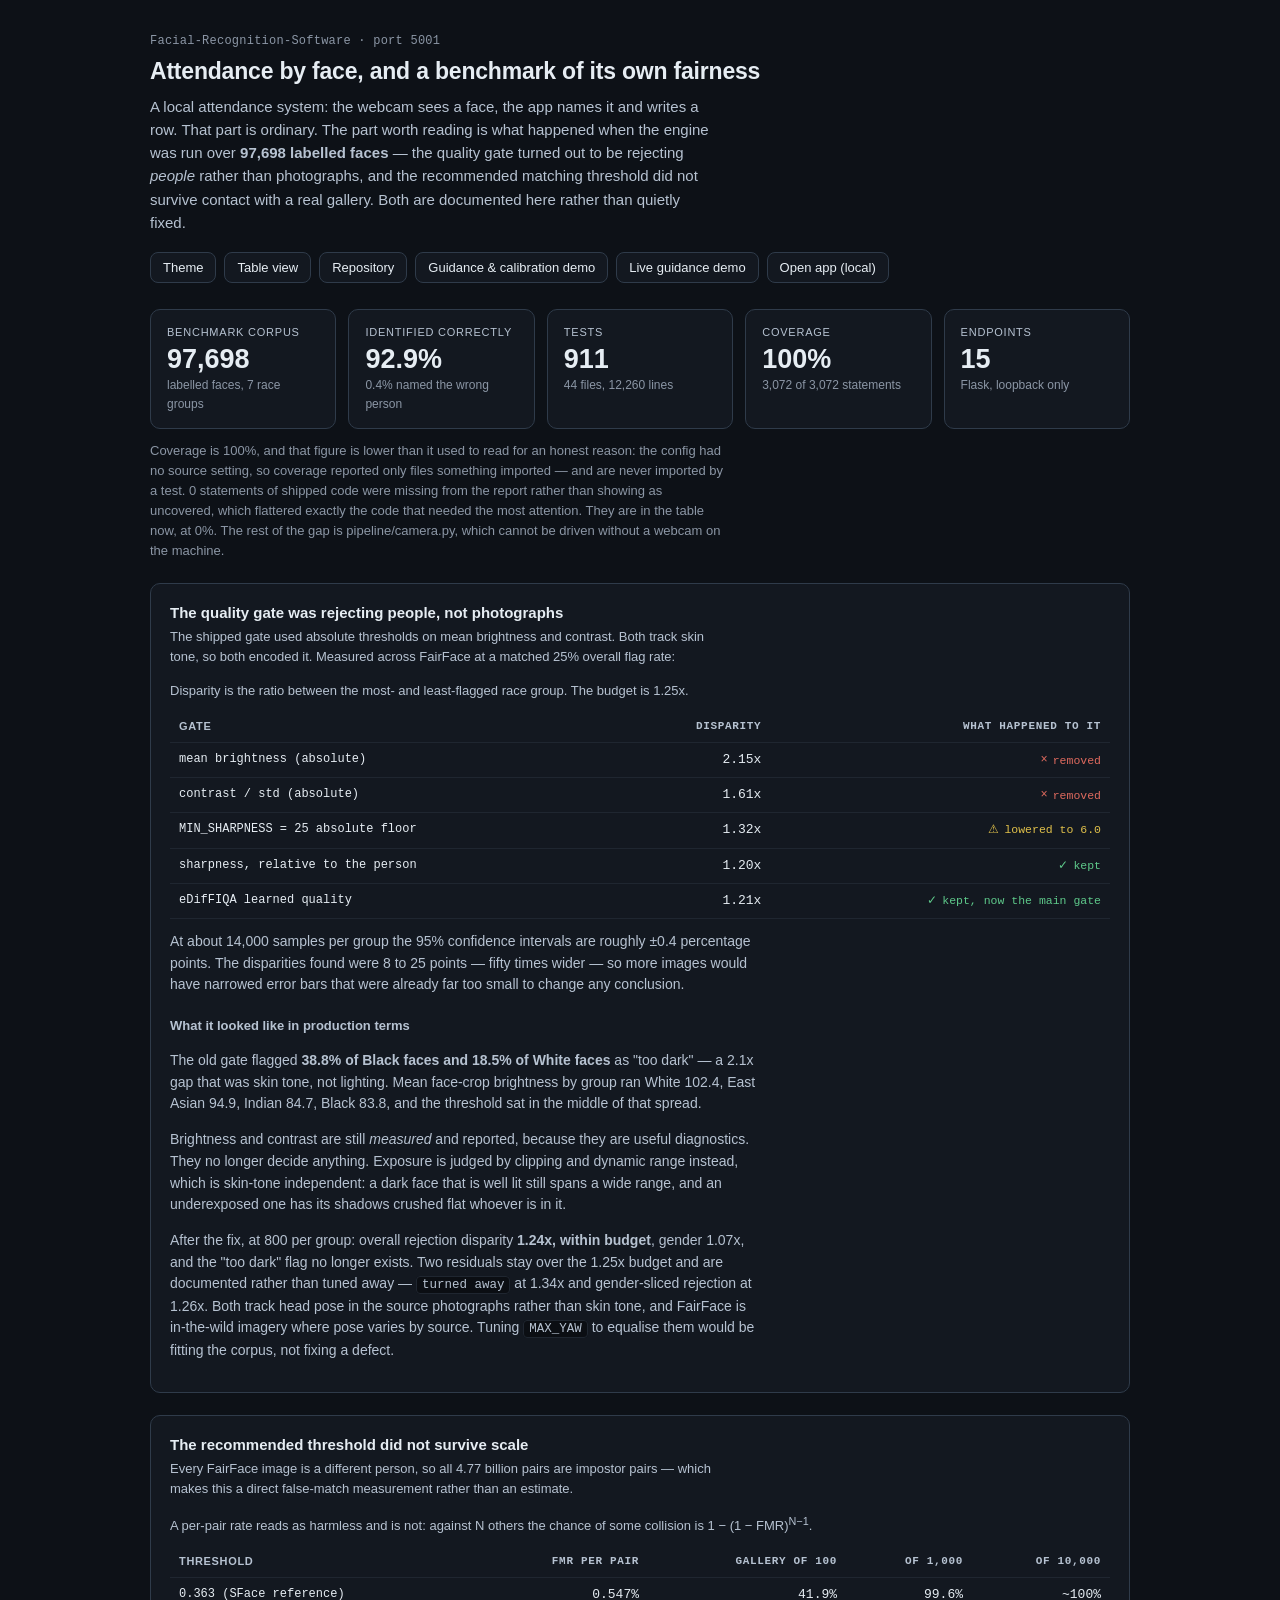
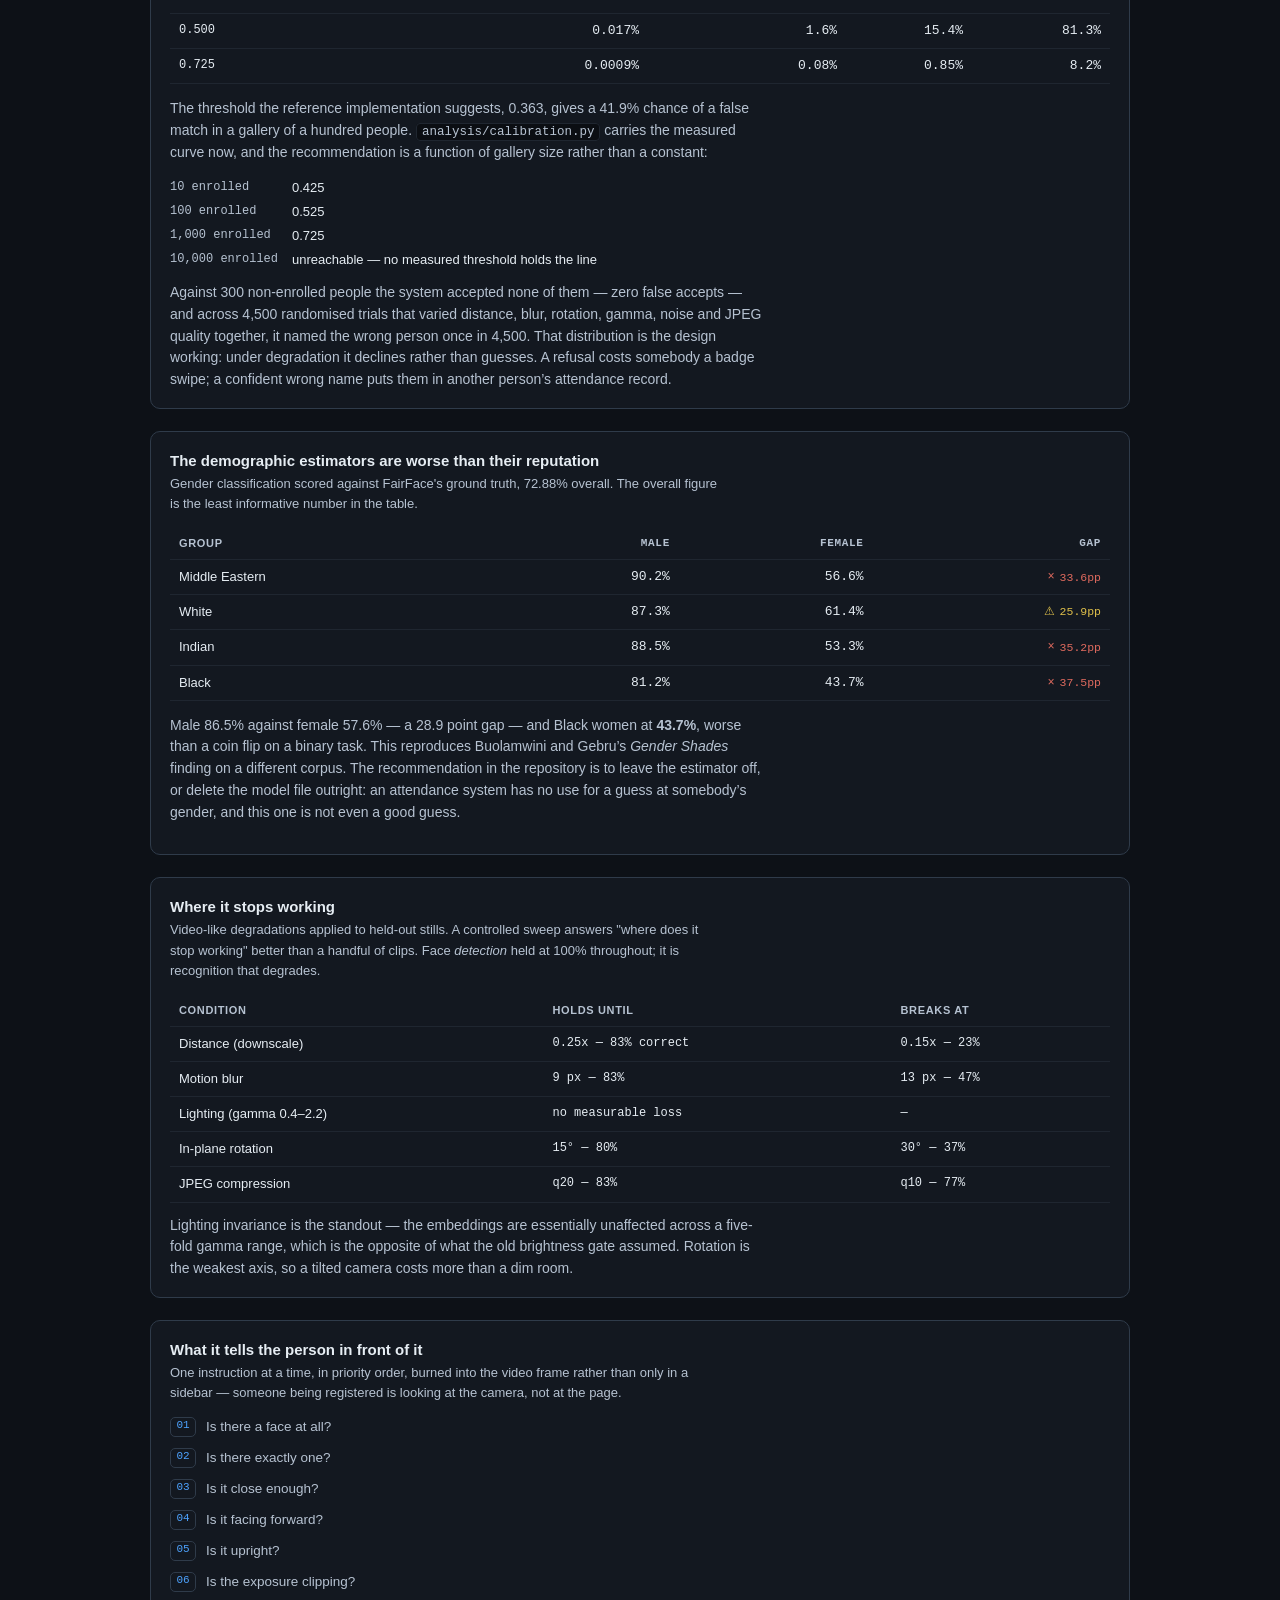
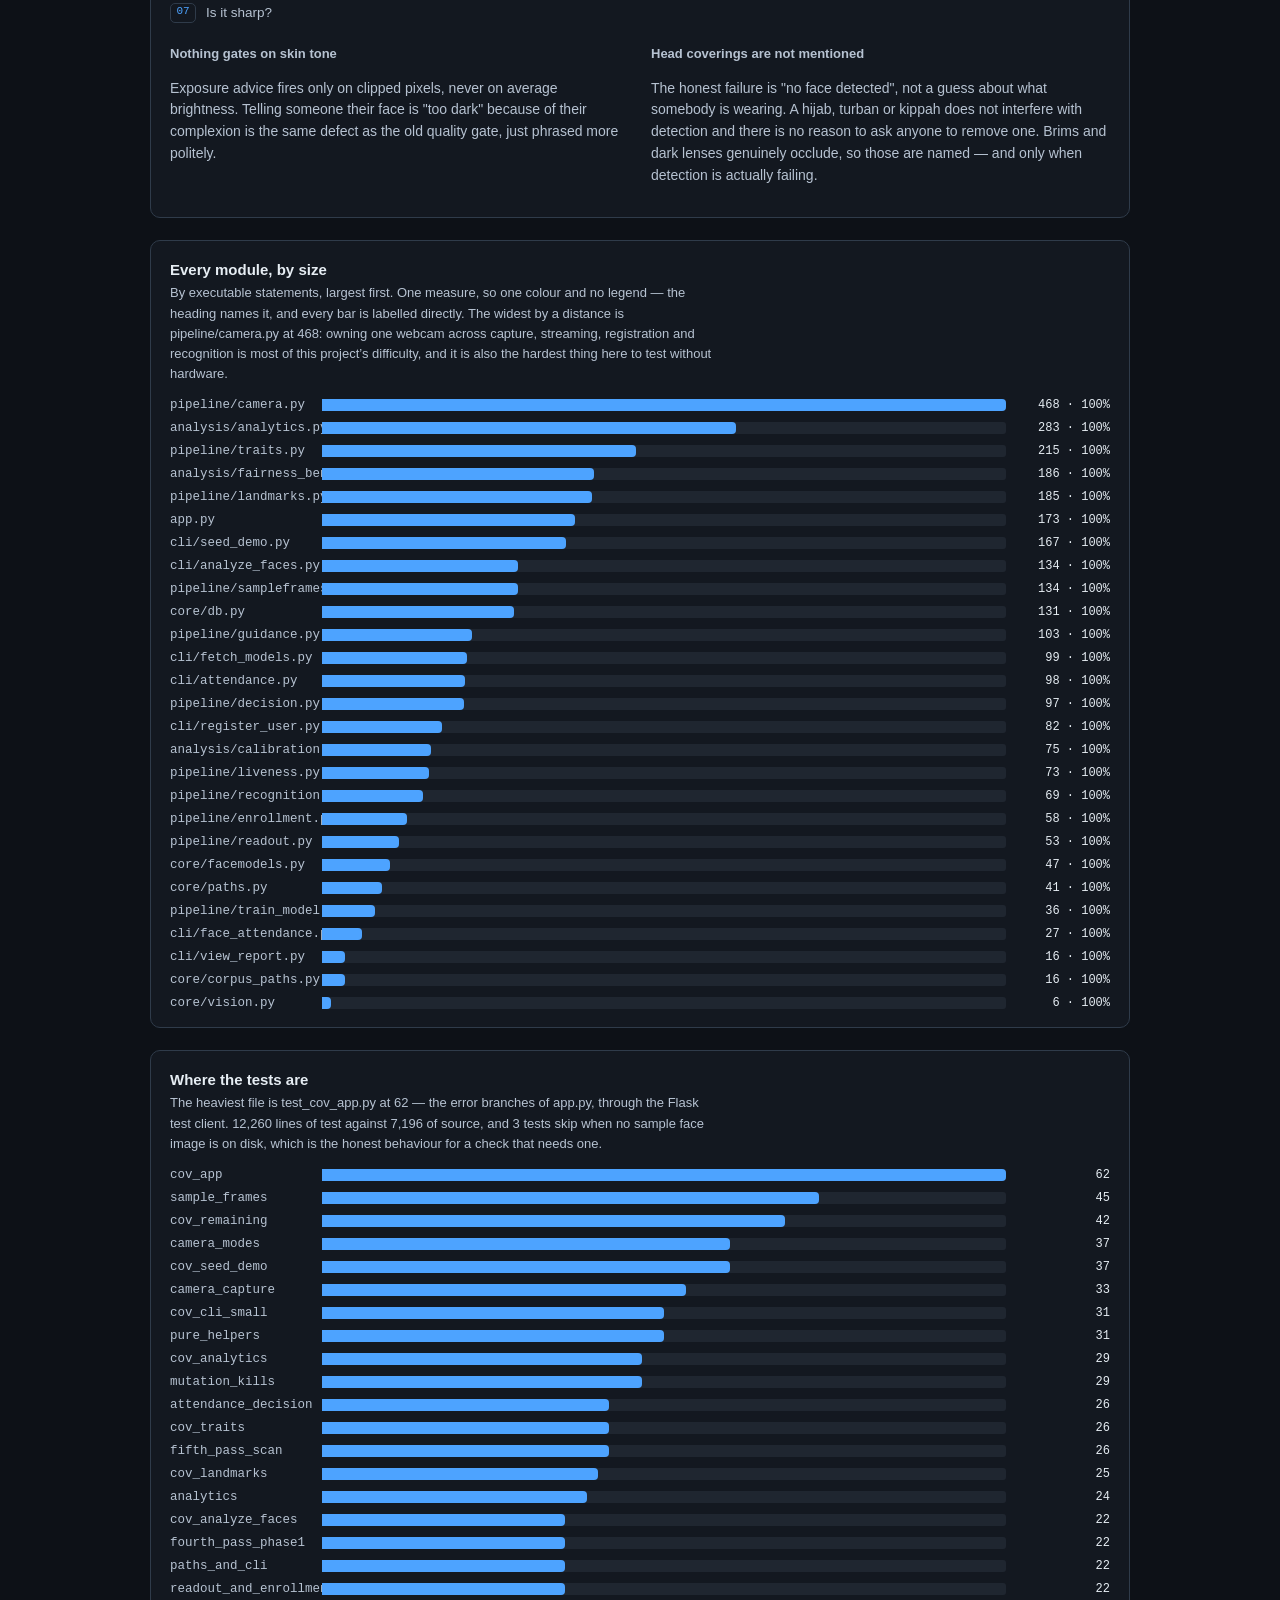
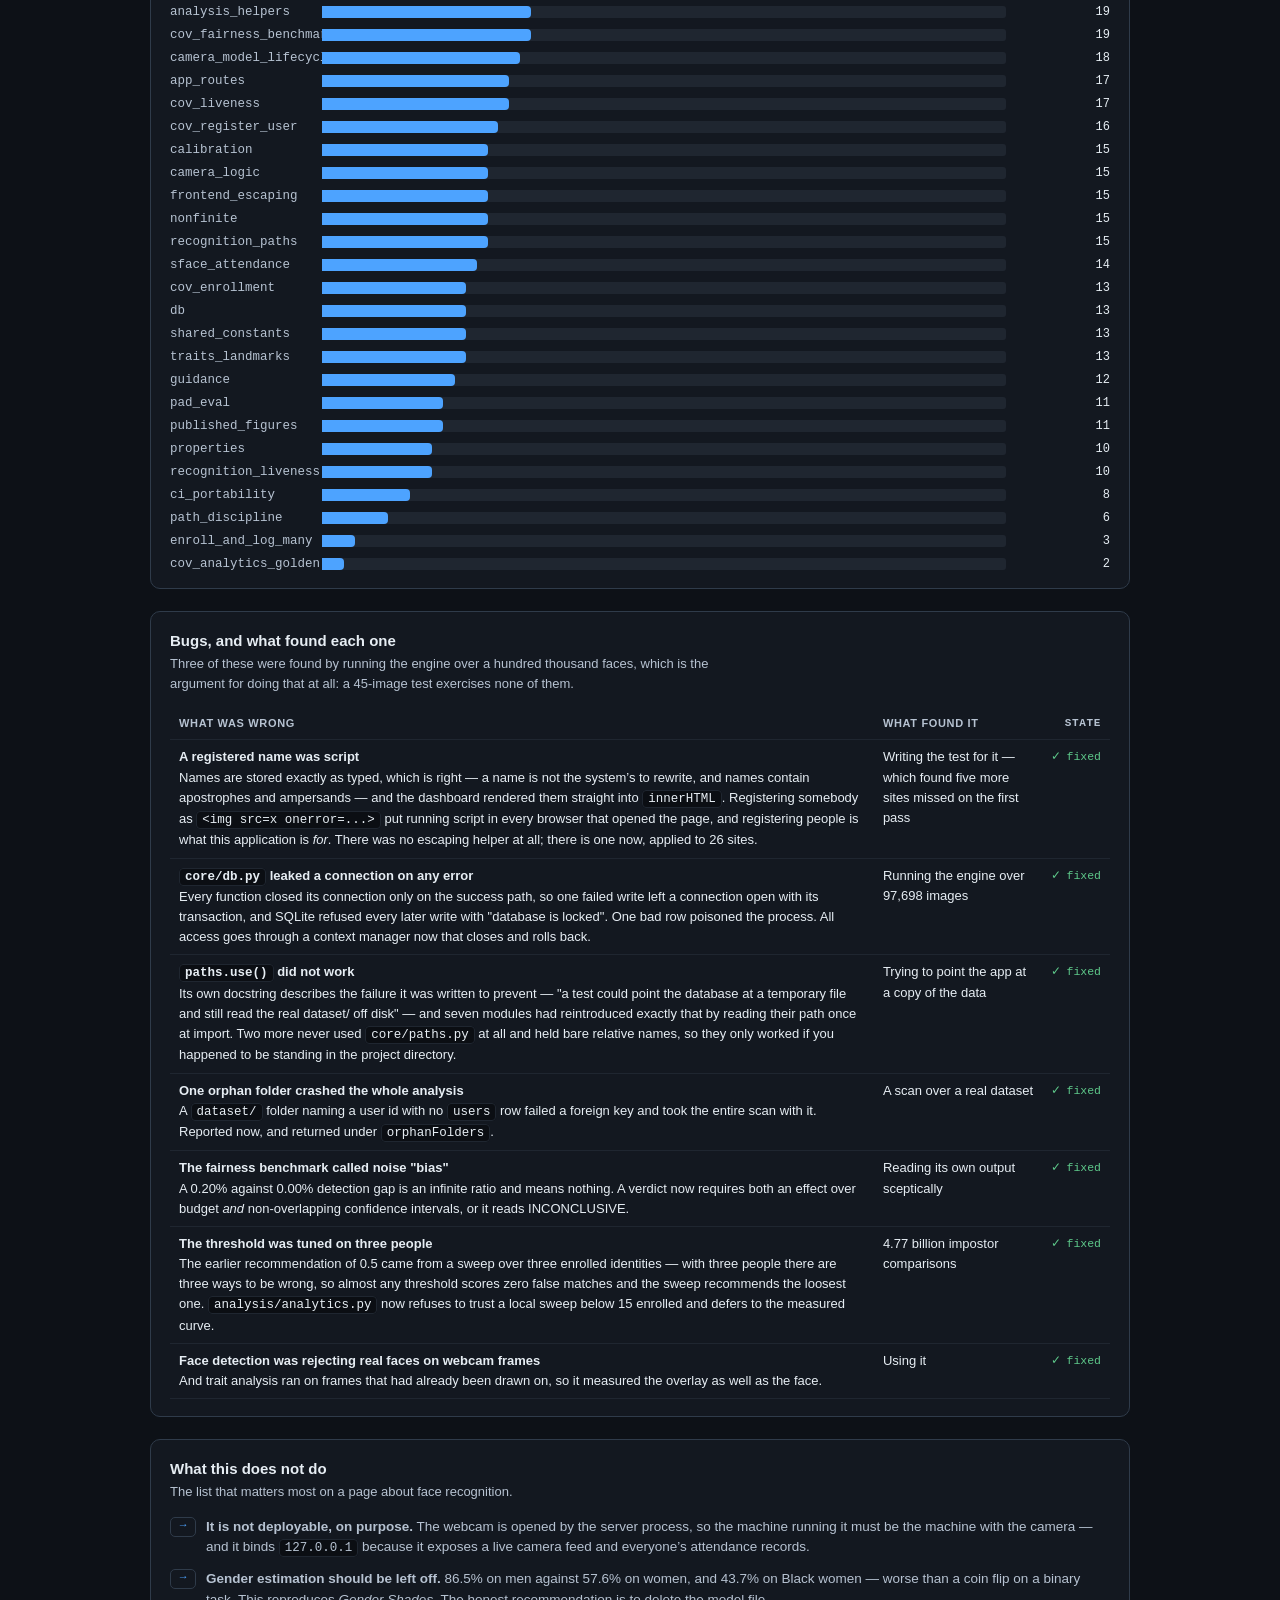
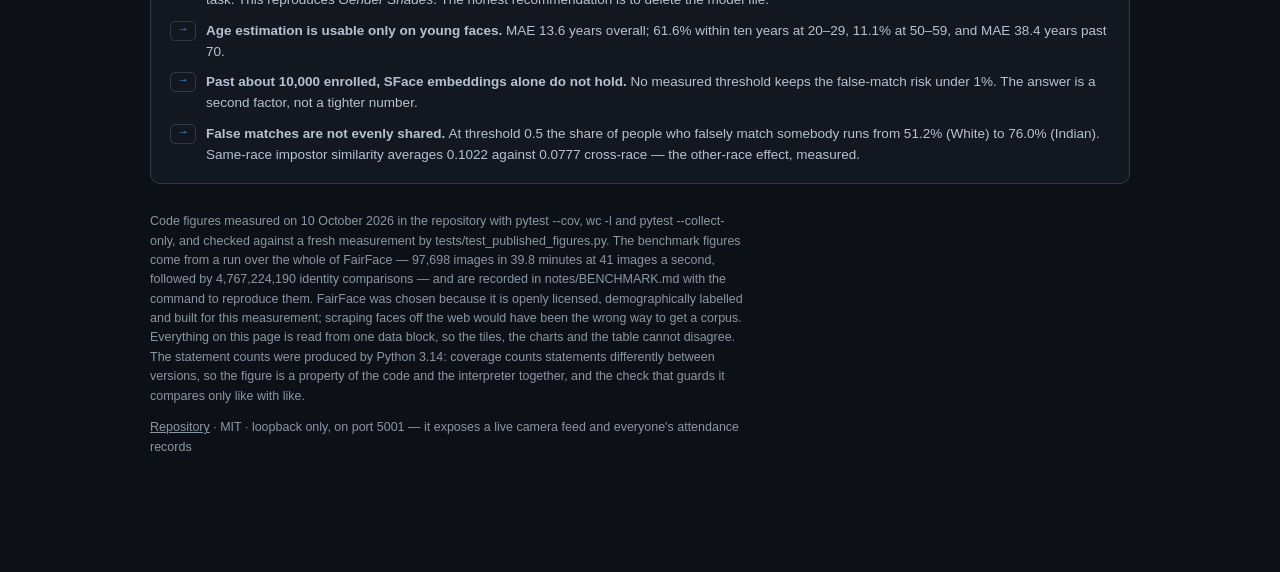
==== commit e797c2e1: "Sixth pass: 100% line and branch coverage in CI, no pragmas; the web camera opens on Linux and macOS" ====
--- a/docs/index.html
+++ b/docs/index.html
@@ -389,19 +389,19 @@
  * rewrites them. */
 
 var MODULES = [
-  { name: 'pipeline/camera.py',             lines: 865, stmts: 466, missed:  5, does: 'the webcam manager: capture, annotate, stream, and the capture state machine' },
+  { name: 'pipeline/camera.py',             lines: 872, stmts: 468, missed:  0, does: 'the webcam manager: capture, annotate, stream, and the capture state machine' },
   { name: 'analysis/analytics.py',          lines: 778, stmts: 283, missed:  0, does: 'dataset-wide enrollment quality and threshold sweeps' },
   { name: 'pipeline/traits.py',             lines: 566, stmts: 215, missed:  0, does: 'per-face quality, pose, embedding and demographics' },
-  { name: 'analysis/fairness_benchmark.py', lines: 337, stmts: 188, missed:  1, does: 'the stratified FairFace run; its statistics and main() are tested on a tiny labelled corpus' },
+  { name: 'analysis/fairness_benchmark.py', lines: 337, stmts: 186, missed:  0, does: 'the stratified FairFace run; its statistics and main() are tested on a tiny labelled corpus' },
   { name: 'pipeline/landmarks.py',          lines: 403, stmts: 185, missed:  0, does: 'the face mesh, and the overlay drawn on the frame' },
   { name: 'app.py',                         lines: 381, stmts: 173, missed:  0, does: 'the Flask UI; fifteen endpoints, loopback only' },
-  { name: 'cli/seed_demo.py',               lines: 325, stmts: 167, missed:  1, does: 'enrolls faces from LFW for testing; the parquet read is tested on a tiny corpus built at test time' },
+  { name: 'cli/seed_demo.py',               lines: 325, stmts: 167, missed:  0, does: 'enrolls faces from LFW for testing; the parquet read is tested on a tiny corpus built at test time' },
   { name: 'cli/analyze_faces.py',           lines: 238, stmts: 134, missed:  0, does: 'the console version of the analysis panel' },
   { name: 'pipeline/sampleframes.py',       lines: 271, stmts: 134, missed:  0, does: 'picks the usable frames out of a video, by the same quality gate' },
-  { name: 'core/db.py',                     lines: 415, stmts: 131, missed:  1, does: 'the schema and every query; one context manager for all access' },
+  { name: 'core/db.py',                     lines: 415, stmts: 131, missed:  0, does: 'the schema and every query; one context manager for all access' },
   { name: 'pipeline/guidance.py',           lines: 290, stmts: 103, missed:  0, does: 'turns a live trait read into one instruction to act on' },
   { name: 'cli/fetch_models.py',            lines: 187, stmts:  99, missed:  0, does: 'downloads the pretrained weights and checks each against its pinned SHA-256; tested with every download mocked' },
-  { name: 'cli/attendance.py',              lines: 177, stmts:  98, missed: 13, does: 'the CLI attendance loop, deciding through pipeline/decision.py like the camera' },
+  { name: 'cli/attendance.py',              lines: 177, stmts:  98, missed:  0, does: 'the CLI attendance loop, deciding through pipeline/decision.py like the camera' },
   { name: 'pipeline/decision.py',           lines: 236, stmts:  97, missed:  0, does: 'the attendance decision, once: SFace first, LBPH fallback, for the camera and the CLI' },
   { name: 'cli/register_user.py',           lines: 157, stmts:  82, missed:  0, does: 'the CLI capture loop; writing a gallery sample is now its own function' },
   { name: 'analysis/calibration.py',        lines: 291, stmts:  75, missed:  0, does: 'the measured false-match curve and the gallery-size maths' },
@@ -411,8 +411,8 @@
   { name: 'pipeline/readout.py',            lines: 145, stmts:  53, missed:  0, does: 'the live sidebar payload, assembled from one frame' },
   { name: 'core/facemodels.py',             lines: 144, stmts:  47, missed:  0, does: 'lazy loader for the pretrained analysis models' },
   { name: 'core/paths.py',                  lines: 123, stmts:  41, missed:  0, does: 'where the data lives — one decision, resolved per call' },
-  { name: 'pipeline/train_model.py',        lines:  69, stmts:  36, missed:  2, does: 'rebuilds the LBPH recogniser from dataset/' },
-  { name: 'cli/face_attendance.py',         lines:  70, stmts:  28, missed:  0, does: 'a thin entry point, asserted by test to hold no logic' },
+  { name: 'pipeline/train_model.py',        lines:  69, stmts:  36, missed:  0, does: 'rebuilds the LBPH recogniser from dataset/' },
+  { name: 'cli/face_attendance.py',         lines:  73, stmts:  27, missed:  0, does: 'a thin entry point, asserted by test to hold no logic' },
   { name: 'cli/view_report.py',             lines:  37, stmts:  16, missed:  0, does: 'prints the users and the attendance rows' },
   { name: 'core/corpus_paths.py',           lines:  79, stmts:  16, missed:  0, does: 'one home for the benchmark corpus locations' },
   { name: 'core/vision.py',                 lines:  71, stmts:   6, missed:  0, does: 'the numbers the LBPH capture path shares — threshold, crop size, detector tuning' }
@@ -437,29 +437,29 @@
 
 var TESTS = [
   { file: 'test_cov_app.py',                n: 62, of: 'the error branches of app.py, through the Flask test client' },
+  { file: 'test_sample_frames.py',          n: 45, of: 'choosing sample frames, over a real video file' },
   { file: 'test_cov_remaining.py',          n: 42, of: 'the last branches of calibration, guidance, readout and recognition, and the gallery refresh count' },
-  { file: 'test_sample_frames.py',          n: 42, of: 'choosing sample frames, over a real video file' },
-  { file: 'test_cov_seed_demo.py',          n: 35, of: 'the LFW demo seeder against a tiny corpus built at test time; nothing downloaded' },
-  { file: 'test_camera_modes.py',           n: 34, of: 'registration and attendance, given a face rather than a camera' },
+  { file: 'test_camera_modes.py',           n: 37, of: 'registration and attendance, given a face rather than a camera' },
+  { file: 'test_cov_seed_demo.py',          n: 37, of: 'the LFW demo seeder against a tiny corpus built at test time; nothing downloaded' },
+  { file: 'test_camera_capture.py',         n: 33, of: 'the grab loop and its failure branches, against a synthetic camera' },
   { file: 'test_cov_cli_small.py',          n: 31, of: 'the small entry points, with every download mocked and the network refused' },
   { file: 'test_pure_helpers.py',           n: 31, of: 'the functions with no camera, no model and no database' },
   { file: 'test_cov_analytics.py',          n: 29, of: 'the pure parts of analytics.py, and the sample cache and dataset walk around them' },
   { file: 'test_mutation_kills.py',         n: 29, of: 'the rules the first mutation run showed no test was checking: boundaries, interpolation, an untested branch, dropped arguments' },
-  { file: 'test_camera_capture.py',         n: 28, of: 'the grab loop and its failure branches, against a synthetic camera' },
+  { file: 'test_attendance_decision.py',    n: 26, of: 'the accept/refuse decision, and writing a gallery sample' },
   { file: 'test_cov_traits.py',             n: 26, of: 'what traits.py does with a detection, every network mocked' },
   { file: 'test_fifth_pass_scan.py',        n: 26, of: 'the scan fixes: a linear one-mark-per-day migration, huge folder ids, benchmark failures, CSV quirks, weight verification' },
+  { file: 'test_cov_landmarks.py',          n: 25, of: 'the 68-point measurements on hand-placed point sets, and the divide-by-a-distance cases' },
   { file: 'test_analytics.py',              n: 24, of: 'the sweeps, and refusing to trust a small one' },
-  { file: 'test_cov_landmarks.py',          n: 24, of: 'the 68-point measurements on hand-placed point sets, and the divide-by-a-distance cases' },
   { file: 'test_cov_analyze_faces.py',      n: 22, of: 'the console analysis report, section by section, over a dataset of grey squares' },
   { file: 'test_fourth_pass_phase1.py',     n: 22, of: 'one per-frame decision for both front ends, one mark per person per day, one rule for a folder id' },
   { file: 'test_paths_and_cli.py',          n: 22, of: 'that every module resolves its paths per call' },
   { file: 'test_readout_and_enrollment.py', n: 22, of: 'the two modules split out of the camera manager' },
-  { file: 'test_attendance_decision.py',    n: 21, of: 'the accept/refuse decision, and writing a gallery sample' },
   { file: 'test_analysis_helpers.py',       n: 19, of: 'the leave-one-out measurement, and the console report' },
   { file: 'test_cov_fairness_benchmark.py', n: 19, of: 'the fairness statistics and the benchmark run, on a tiny labelled corpus' },
+  { file: 'test_camera_model_lifecycle.py', n: 18, of: 'training, loading and the enrollment report' },
   { file: 'test_app_routes.py',             n: 17, of: 'the HTTP surface' },
   { file: 'test_cov_liveness.py',           n: 17, of: 'the liveness crop, softmax and vote, with an injected network' },
-  { file: 'test_camera_model_lifecycle.py', n: 16, of: 'training, loading and the enrollment report' },
   { file: 'test_cov_register_user.py',      n: 16, of: 'the CLI capture loop, driven by a fake camera' },
   { file: 'test_calibration.py',            n: 15, of: 'the measured false-match curve and the gallery maths' },
   { file: 'test_camera_logic.py',           n: 15, of: 'the pose gate and the overlay, as pure functions' },
@@ -468,21 +468,21 @@
   { file: 'test_recognition_paths.py',      n: 15, of: 'that every path into and out of LBPH agrees: orientation, detector, liveness' },
   { file: 'test_sface_attendance.py',       n: 14, of: 'attendance decided by SFace, LBPH only as the fallback' },
   { file: 'test_cov_enrollment.py',         n: 13, of: 'the post-registration report end to end, over known numbers' },
+  { file: 'test_db.py',                     n: 13, of: 'the schema, and that a failed write closes its connection' },
   { file: 'test_shared_constants.py',       n: 13, of: 'that one number lives in one place' },
   { file: 'test_traits_landmarks.py',       n: 13, of: 'the trait read and the mesh' },
   { file: 'test_guidance.py',               n: 12, of: 'which instruction wins, and what is never said' },
-  { file: 'test_db.py',                     n: 11, of: 'the schema, and that a failed write closes its connection' },
   { file: 'test_pad_eval.py',               n: 11, of: 'APCER and BPCER from presentation-attack outcomes, on synthetic rows' },
   { file: 'test_published_figures.py',      n: 11, of: 'the numbers on this page, against a fresh measurement' },
   { file: 'test_properties.py',             n: 10, of: 'properties hypothesis tries to break: the threshold, the instruction, NaN-free JSON, the liveness vote' },
   { file: 'test_recognition_liveness.py',   n: 10, of: 'identification, and refusing a photograph' },
+  { file: 'test_ci_portability.py',         n:  8, of: 'that the code runs on a machine that is not this one: no optional package, no local path' },
   { file: 'test_path_discipline.py',        n:  6, of: 'structurally: no module may read a path at import' },
-  { file: 'test_ci_portability.py',         n:  4, of: 'that the code runs on a machine that is not this one: no optional package, no local path' },
   { file: 'test_enroll_and_log_many.py',    n:  3, of: 'more faces enrolled, recognised and logged once each' },
   { file: 'test_cov_analytics_golden.py',   n:  2, of: 'that splitting summarize_user and lbph_analysis changed nothing, against output captured before the split' }
 ];
 
-var TEST_LINES = 11811;
+var TEST_LINES = 12260;
 
 /* Which interpreter produced the statement counts above. It matters: coverage
  * counts a `with` block or a multi-line call differently between versions, so
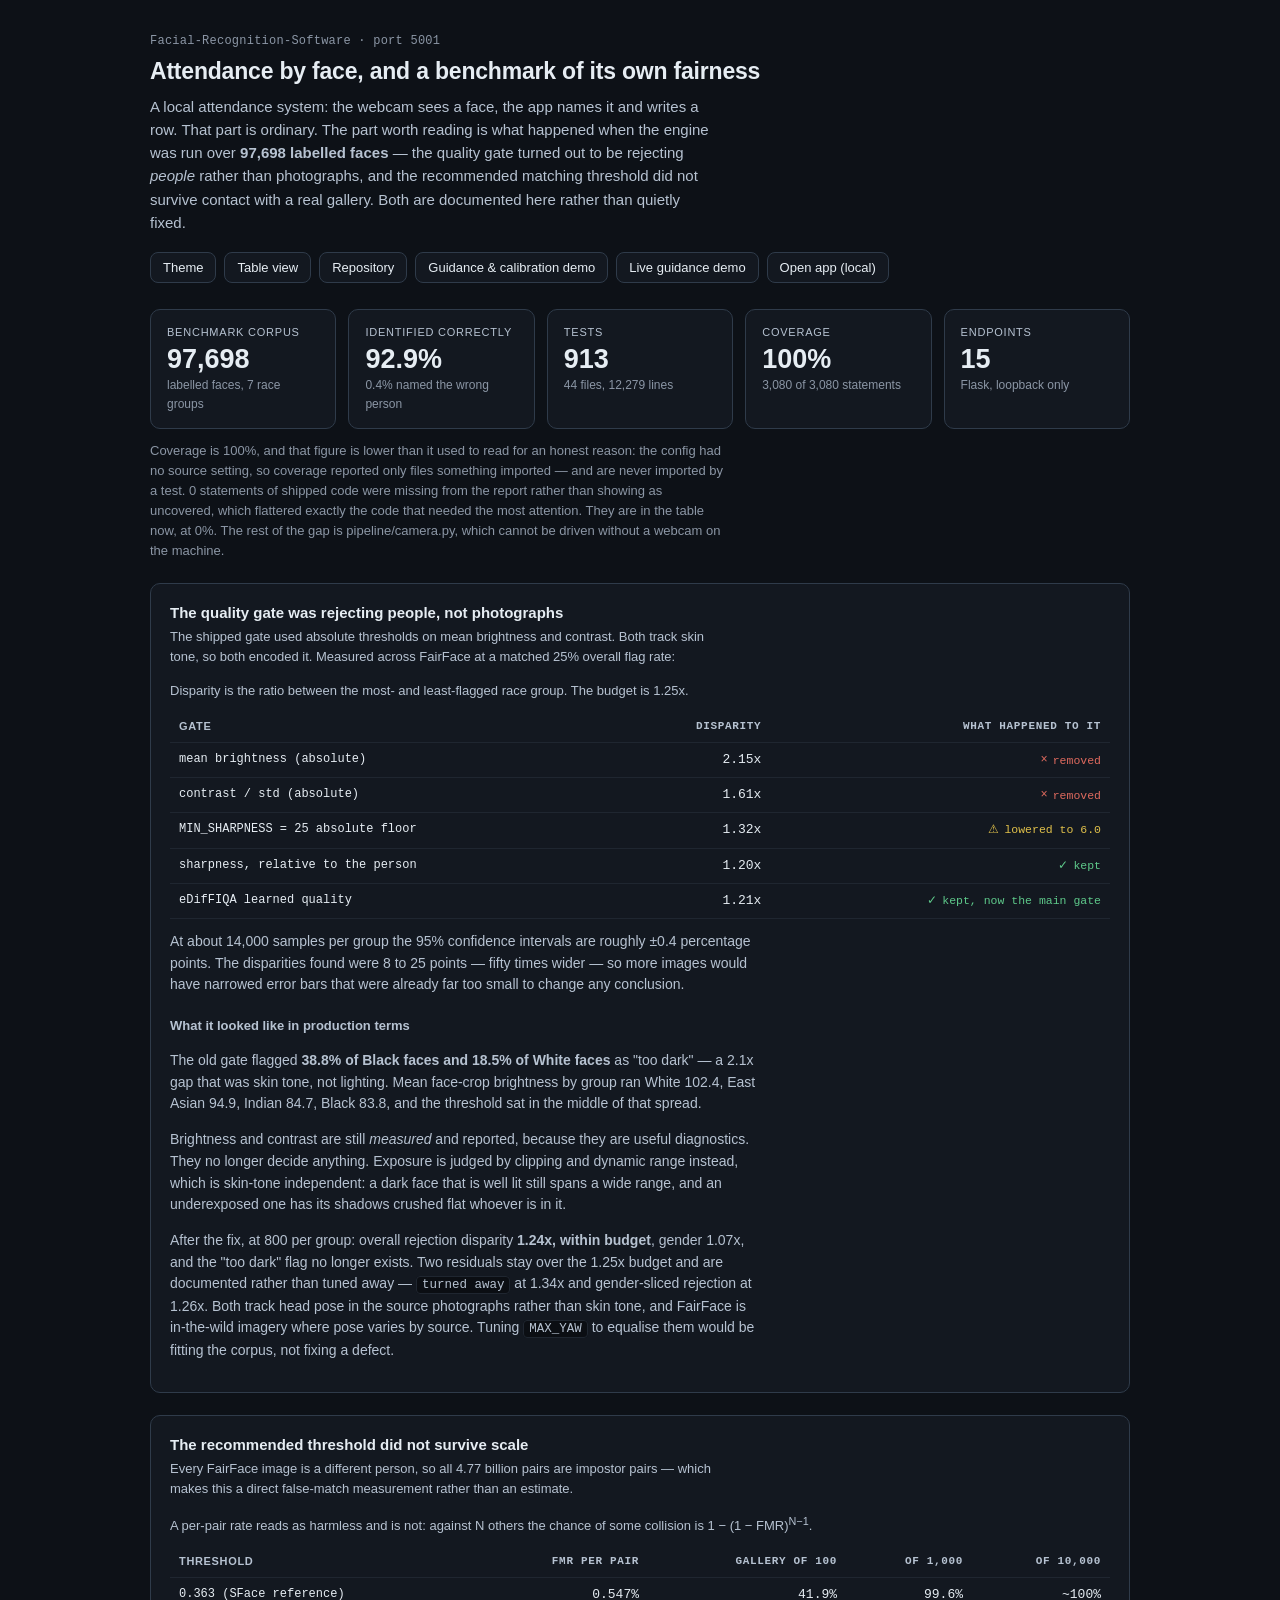
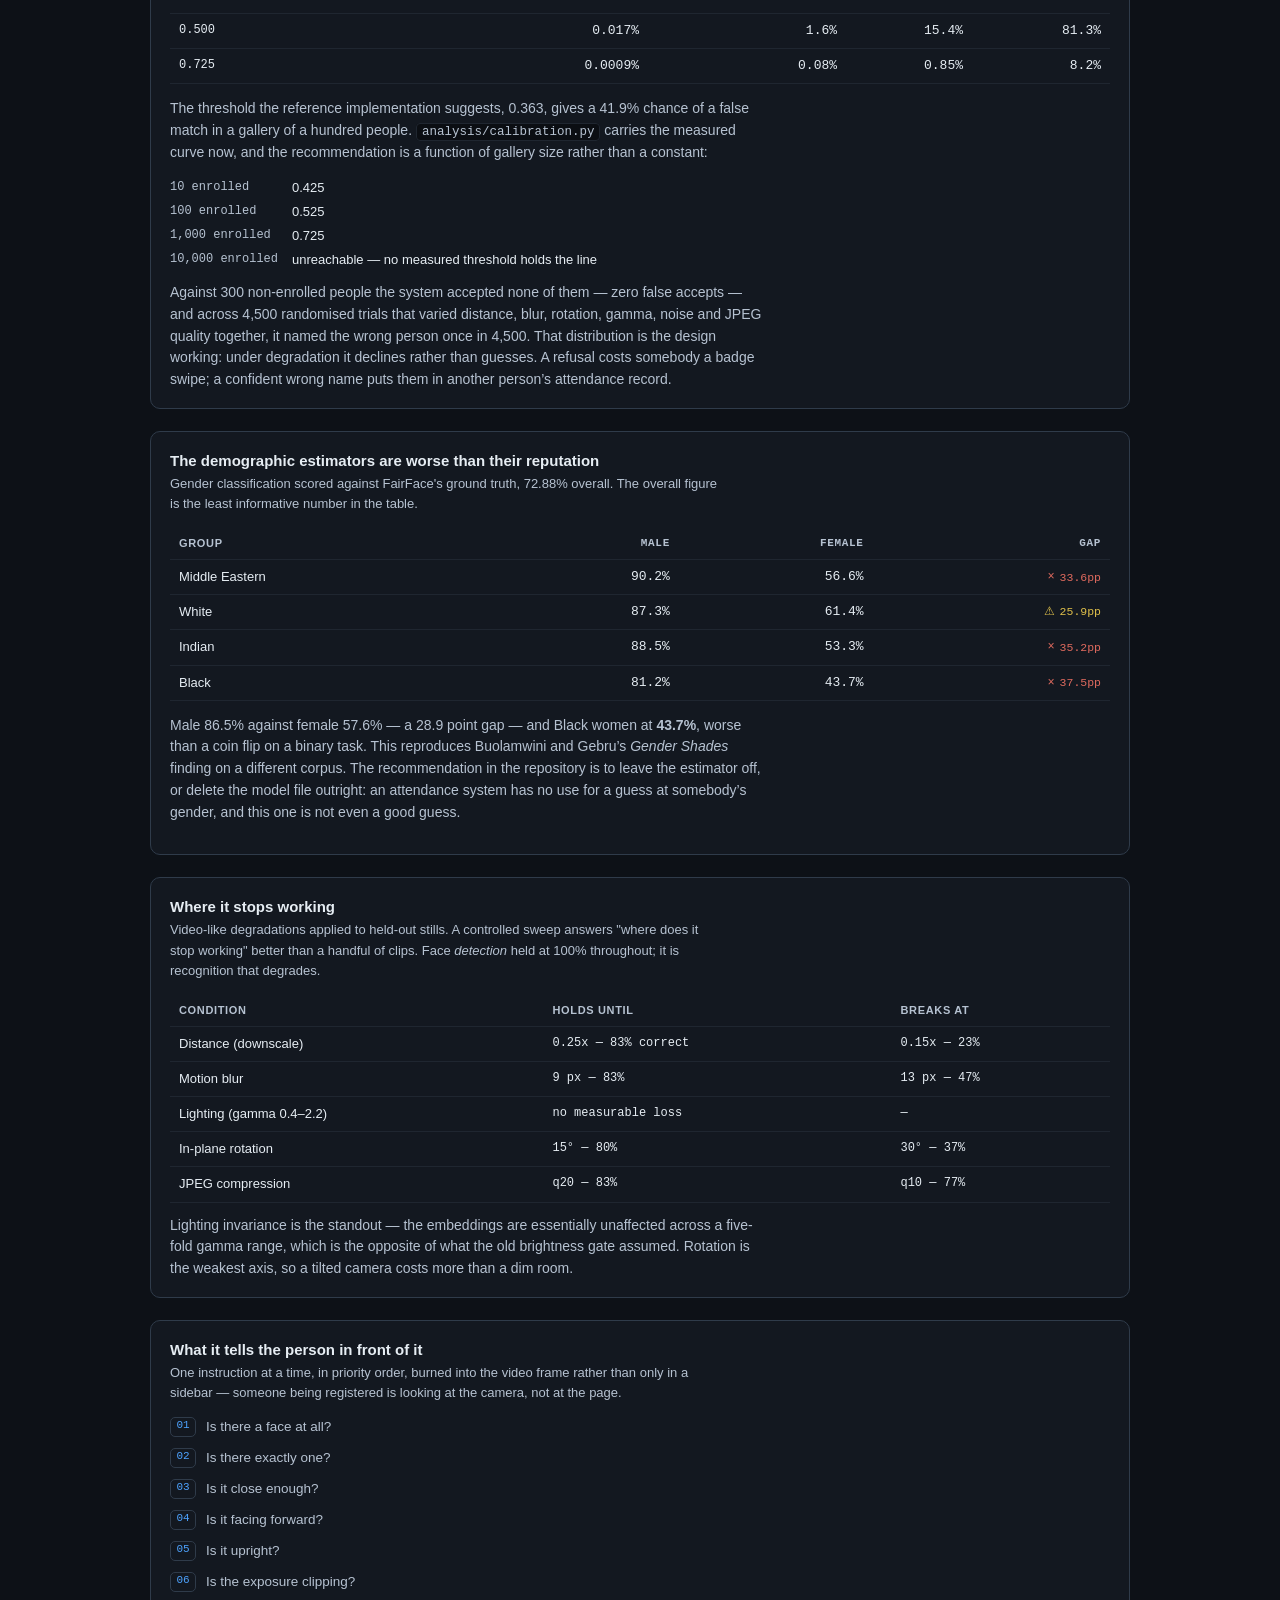
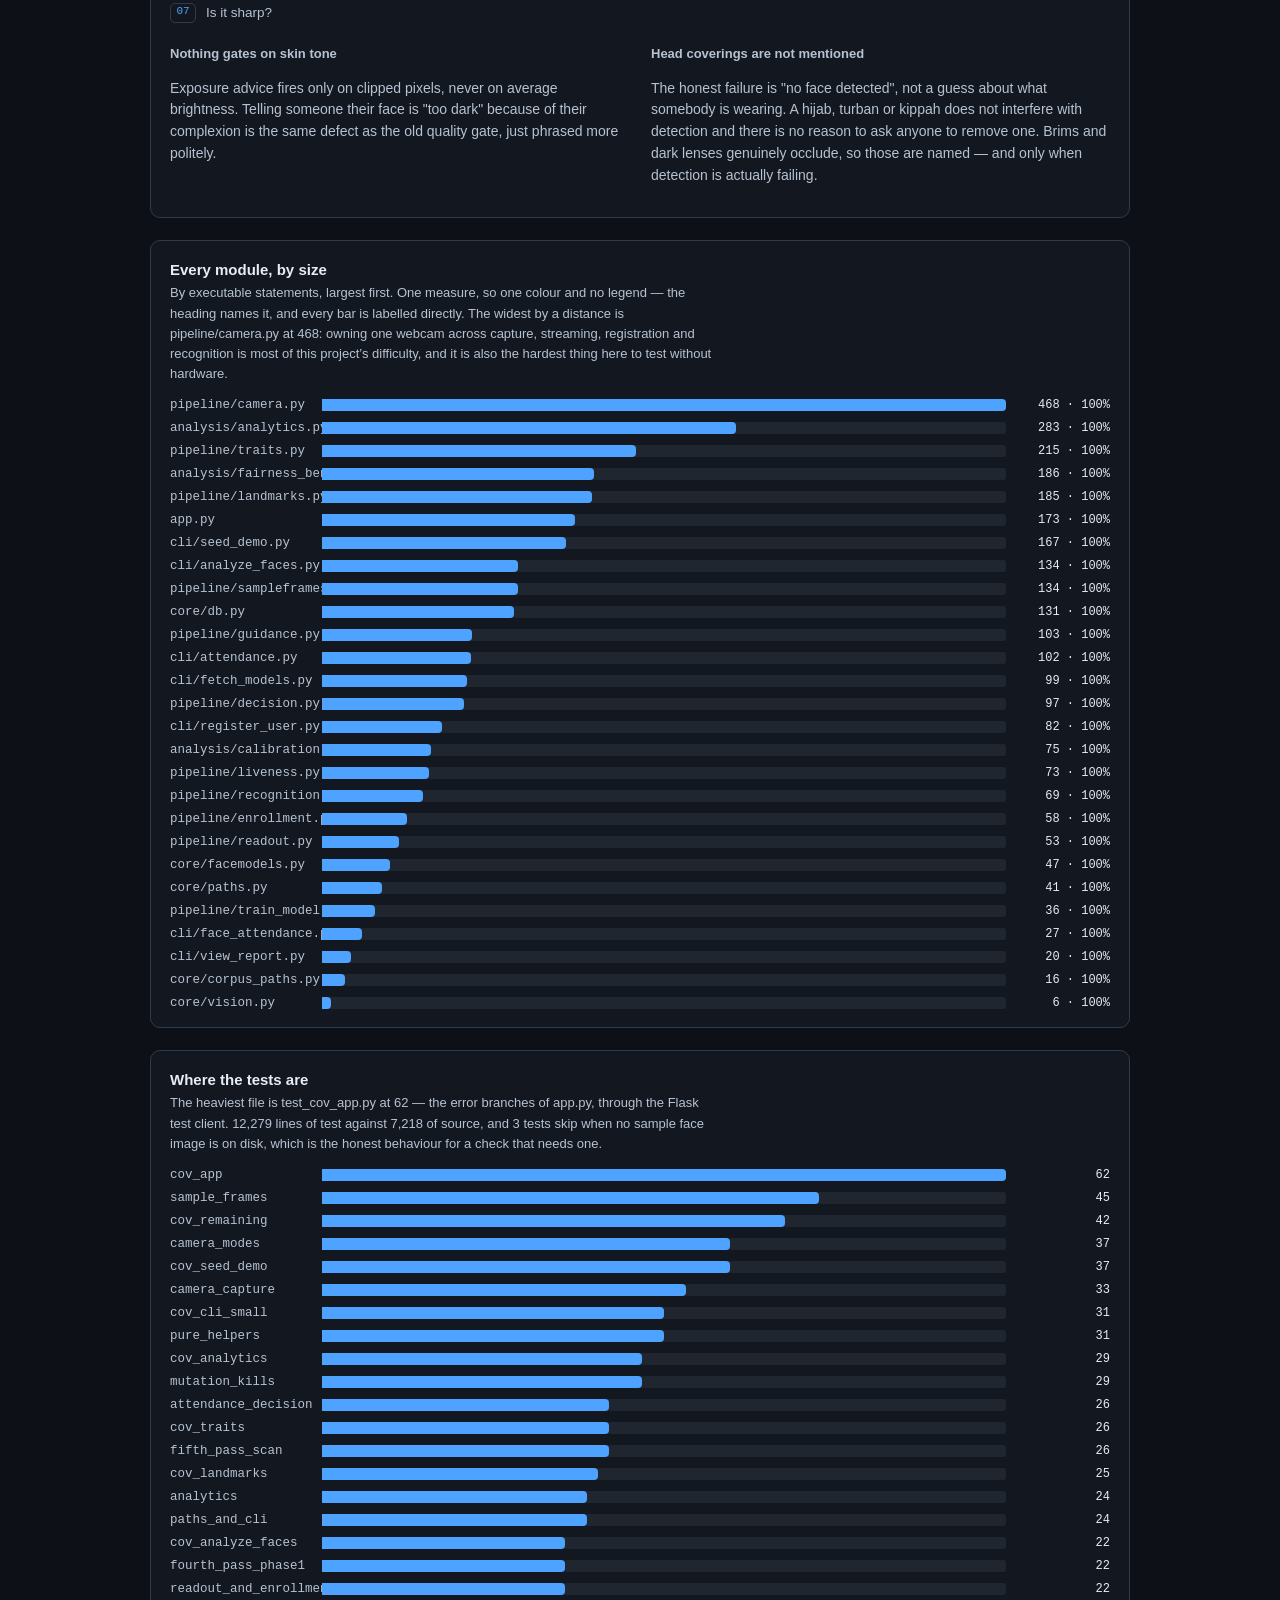
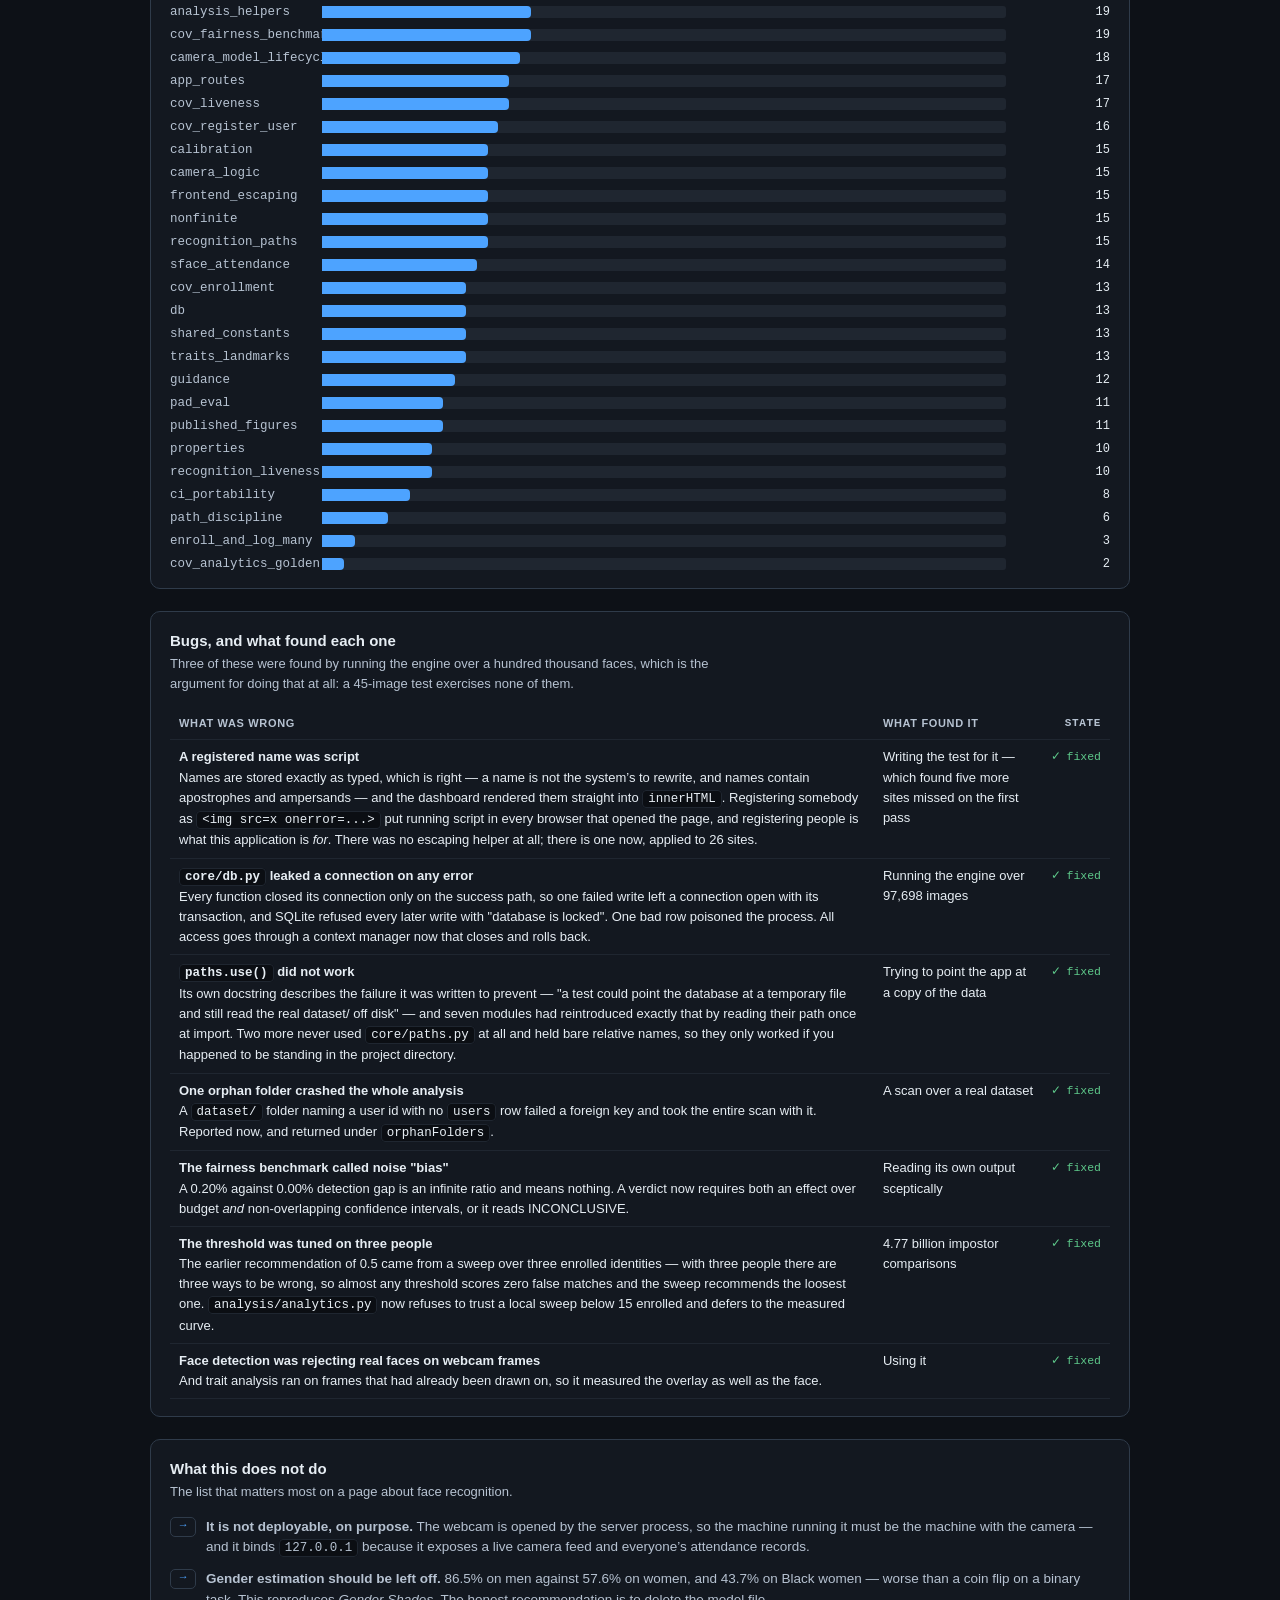
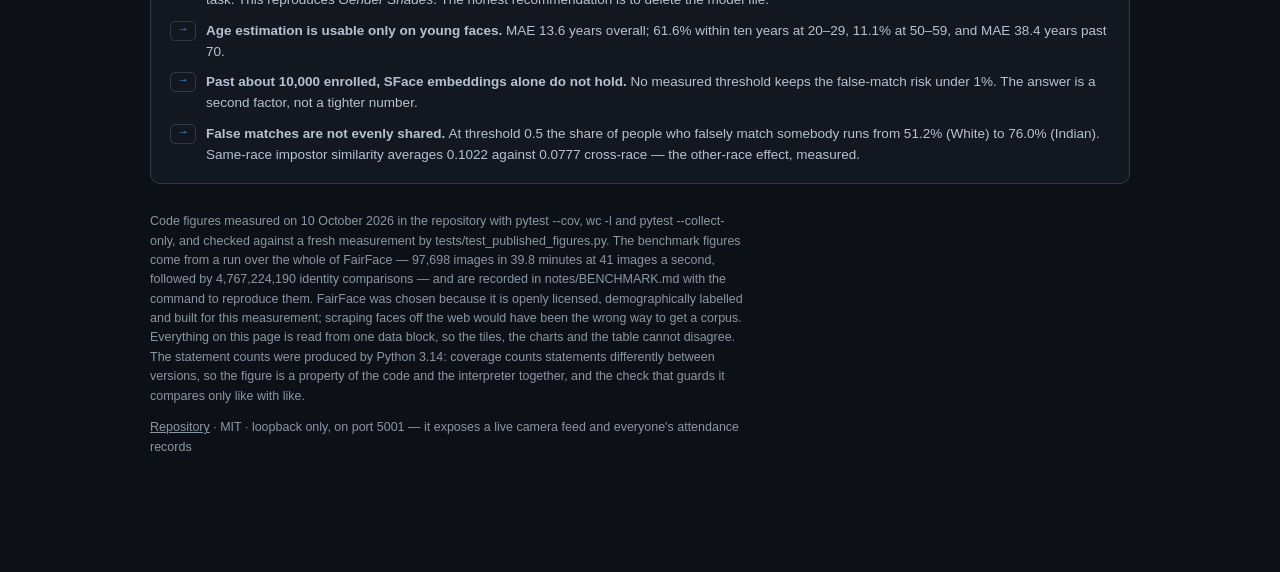
==== commit 1665a492: "--help works on cli.attendance and cli.view_report instead of being ignored (attendance opened the w" ====
--- a/docs/index.html
+++ b/docs/index.html
@@ -400,8 +400,8 @@
   { name: 'pipeline/sampleframes.py',       lines: 271, stmts: 134, missed:  0, does: 'picks the usable frames out of a video, by the same quality gate' },
   { name: 'core/db.py',                     lines: 415, stmts: 131, missed:  0, does: 'the schema and every query; one context manager for all access' },
   { name: 'pipeline/guidance.py',           lines: 290, stmts: 103, missed:  0, does: 'turns a live trait read into one instruction to act on' },
+  { name: 'cli/attendance.py',              lines: 188, stmts: 102, missed:  0, does: 'the CLI attendance loop, deciding through pipeline/decision.py like the camera' },
   { name: 'cli/fetch_models.py',            lines: 187, stmts:  99, missed:  0, does: 'downloads the pretrained weights and checks each against its pinned SHA-256; tested with every download mocked' },
-  { name: 'cli/attendance.py',              lines: 177, stmts:  98, missed:  0, does: 'the CLI attendance loop, deciding through pipeline/decision.py like the camera' },
   { name: 'pipeline/decision.py',           lines: 236, stmts:  97, missed:  0, does: 'the attendance decision, once: SFace first, LBPH fallback, for the camera and the CLI' },
   { name: 'cli/register_user.py',           lines: 157, stmts:  82, missed:  0, does: 'the CLI capture loop; writing a gallery sample is now its own function' },
   { name: 'analysis/calibration.py',        lines: 291, stmts:  75, missed:  0, does: 'the measured false-match curve and the gallery-size maths' },
@@ -413,7 +413,7 @@
   { name: 'core/paths.py',                  lines: 123, stmts:  41, missed:  0, does: 'where the data lives — one decision, resolved per call' },
   { name: 'pipeline/train_model.py',        lines:  69, stmts:  36, missed:  0, does: 'rebuilds the LBPH recogniser from dataset/' },
   { name: 'cli/face_attendance.py',         lines:  73, stmts:  27, missed:  0, does: 'a thin entry point, asserted by test to hold no logic' },
-  { name: 'cli/view_report.py',             lines:  37, stmts:  16, missed:  0, does: 'prints the users and the attendance rows' },
+  { name: 'cli/view_report.py',             lines:  48, stmts:  20, missed:  0, does: 'prints the users and the attendance rows' },
   { name: 'core/corpus_paths.py',           lines:  79, stmts:  16, missed:  0, does: 'one home for the benchmark corpus locations' },
   { name: 'core/vision.py',                 lines:  71, stmts:   6, missed:  0, does: 'the numbers the LBPH capture path shares — threshold, crop size, detector tuning' }
 ];
@@ -451,9 +451,9 @@
   { file: 'test_fifth_pass_scan.py',        n: 26, of: 'the scan fixes: a linear one-mark-per-day migration, huge folder ids, benchmark failures, CSV quirks, weight verification' },
   { file: 'test_cov_landmarks.py',          n: 25, of: 'the 68-point measurements on hand-placed point sets, and the divide-by-a-distance cases' },
   { file: 'test_analytics.py',              n: 24, of: 'the sweeps, and refusing to trust a small one' },
+  { file: 'test_paths_and_cli.py',          n: 24, of: 'that every module resolves its paths per call' },
   { file: 'test_cov_analyze_faces.py',      n: 22, of: 'the console analysis report, section by section, over a dataset of grey squares' },
   { file: 'test_fourth_pass_phase1.py',     n: 22, of: 'one per-frame decision for both front ends, one mark per person per day, one rule for a folder id' },
-  { file: 'test_paths_and_cli.py',          n: 22, of: 'that every module resolves its paths per call' },
   { file: 'test_readout_and_enrollment.py', n: 22, of: 'the two modules split out of the camera manager' },
   { file: 'test_analysis_helpers.py',       n: 19, of: 'the leave-one-out measurement, and the console report' },
   { file: 'test_cov_fairness_benchmark.py', n: 19, of: 'the fairness statistics and the benchmark run, on a tiny labelled corpus' },
@@ -482,7 +482,7 @@
   { file: 'test_cov_analytics_golden.py',   n:  2, of: 'that splitting summarize_user and lbph_analysis changed nothing, against output captured before the split' }
 ];
 
-var TEST_LINES = 12260;
+var TEST_LINES = 12279;
 
 /* Which interpreter produced the statement counts above. It matters: coverage
  * counts a `with` block or a multi-line call differently between versions, so
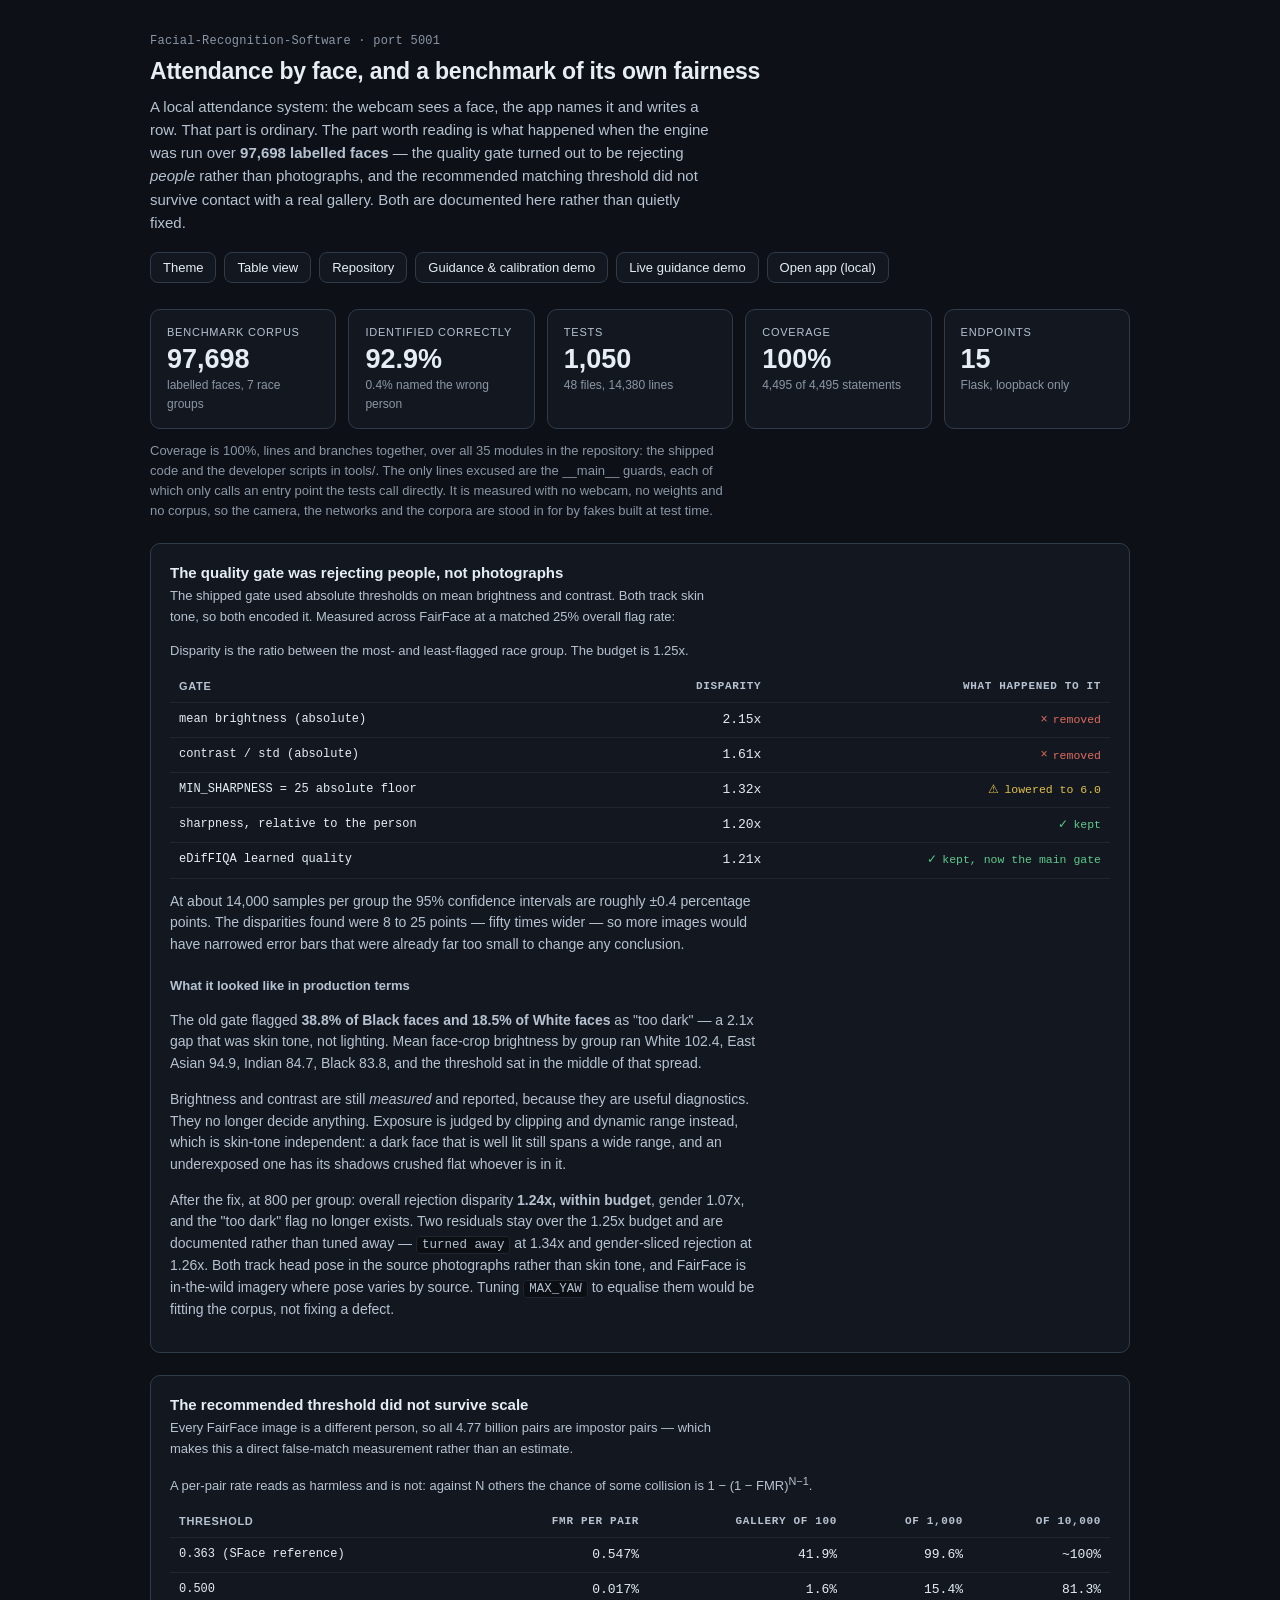
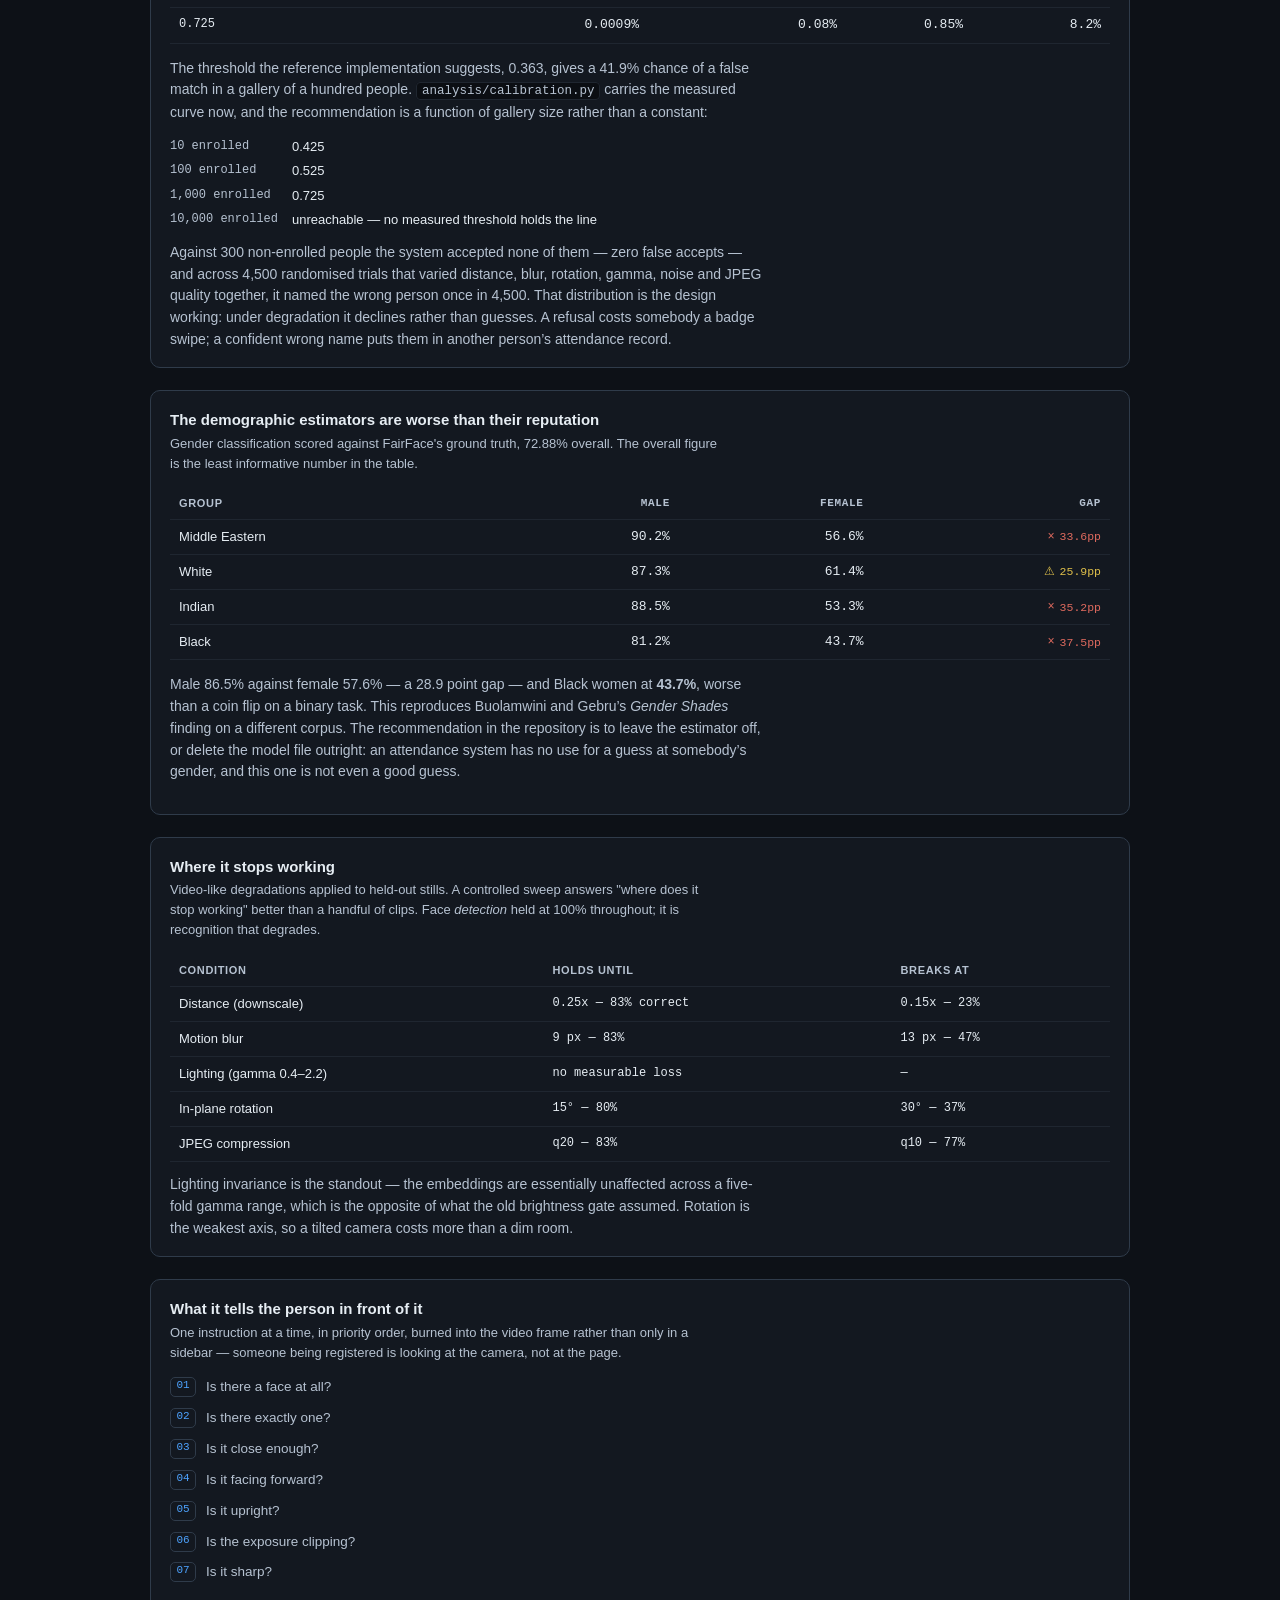
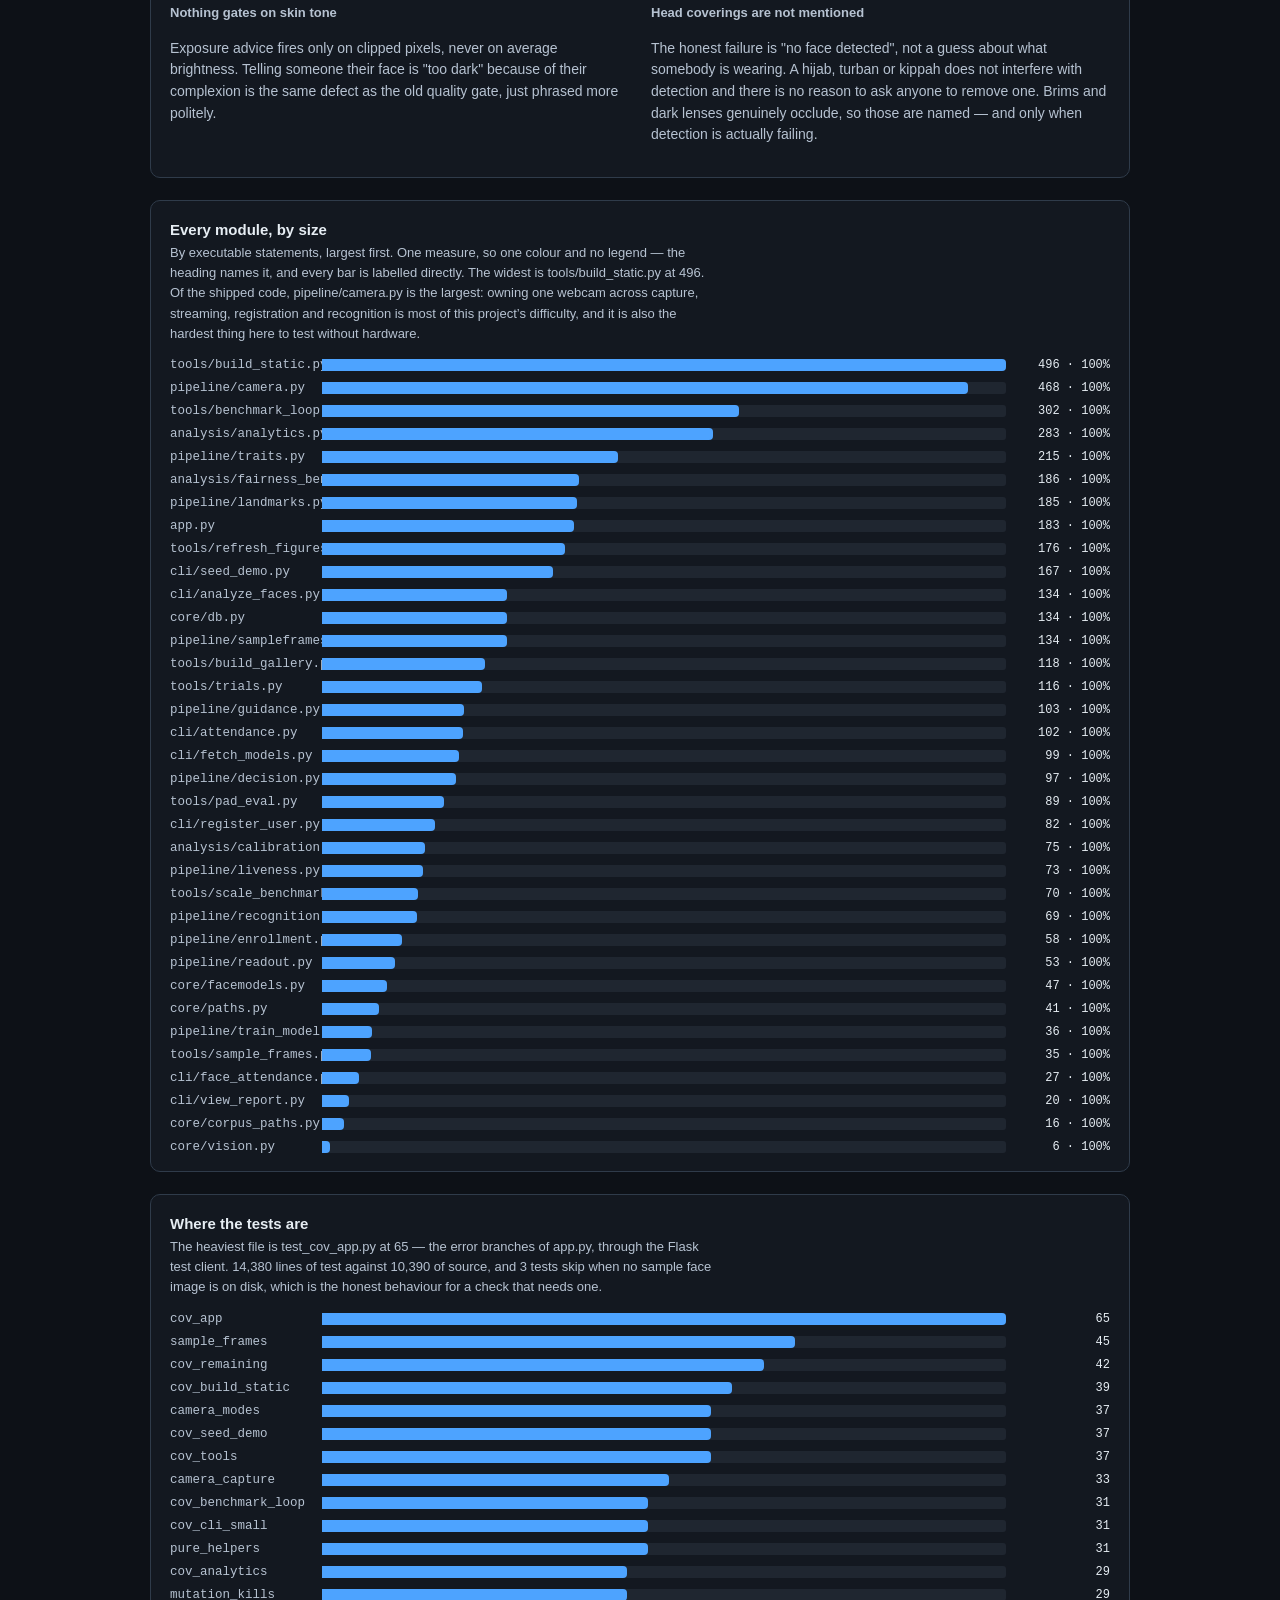
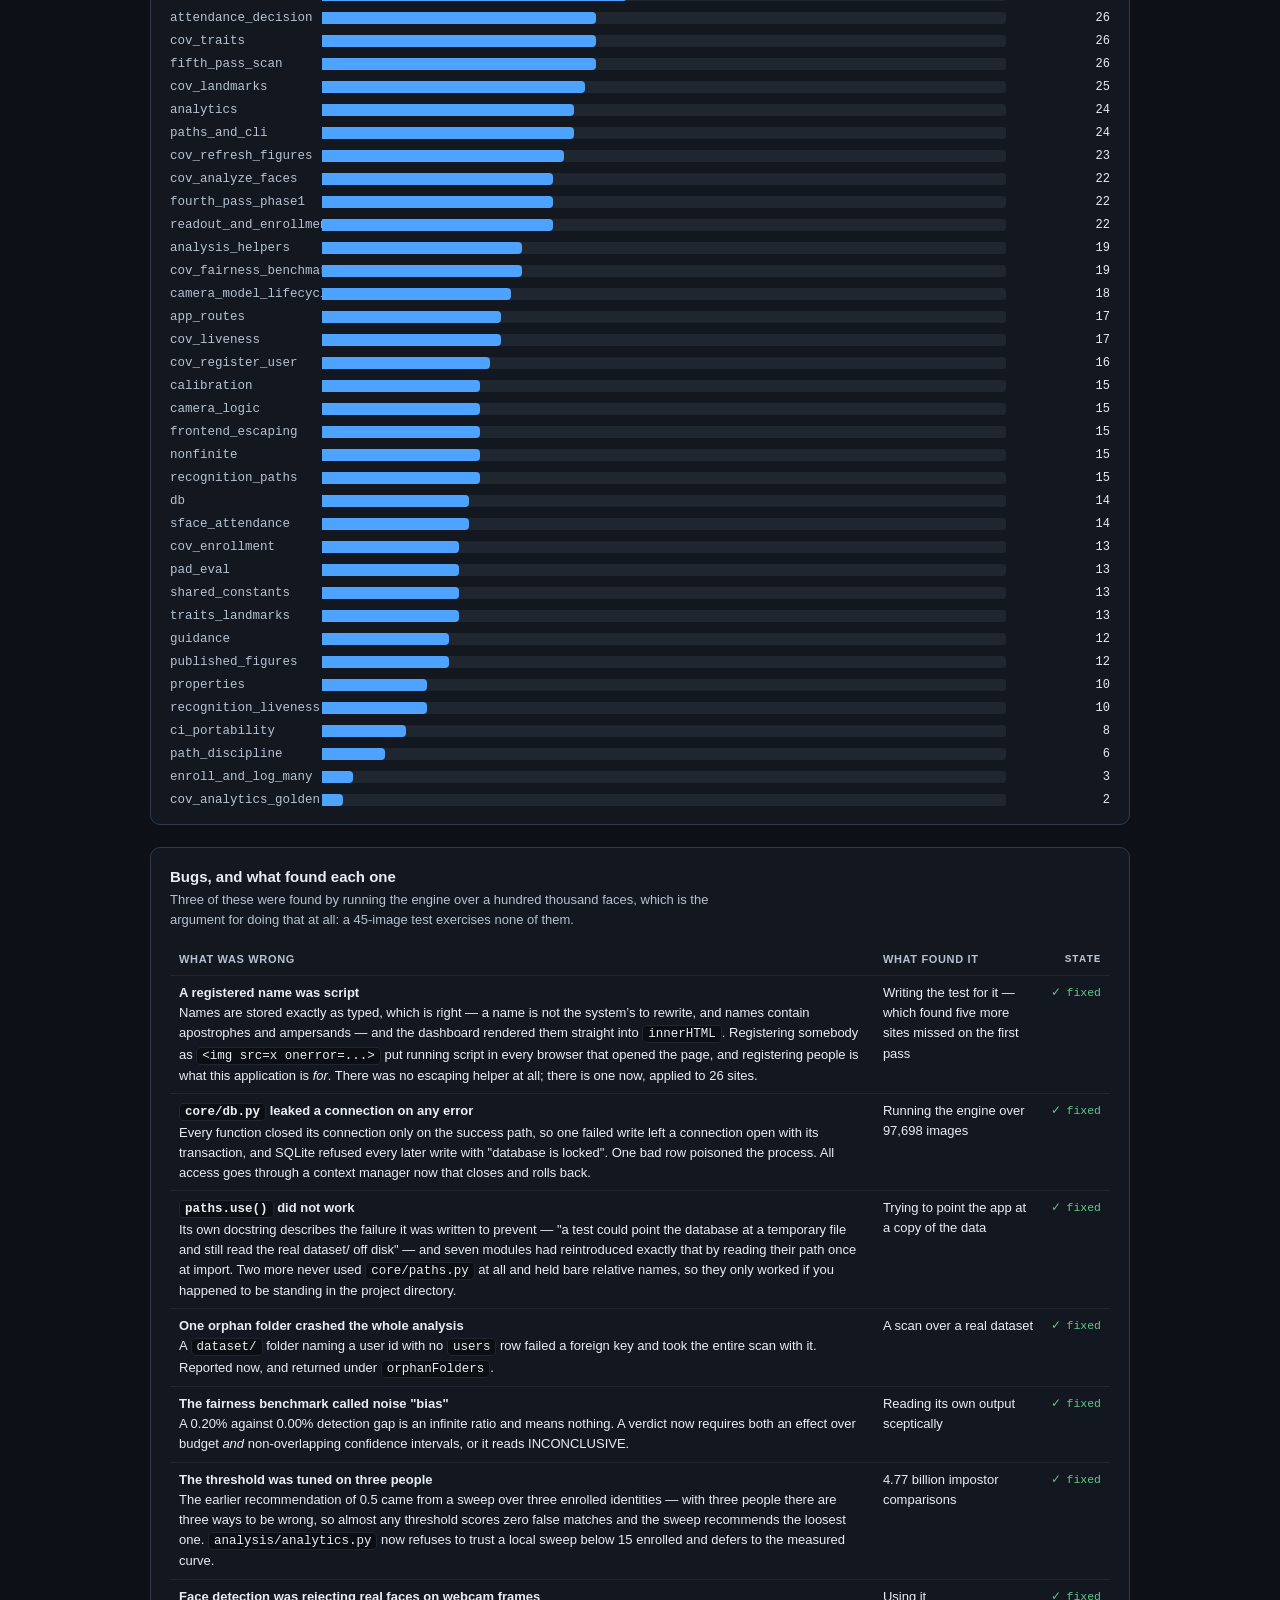
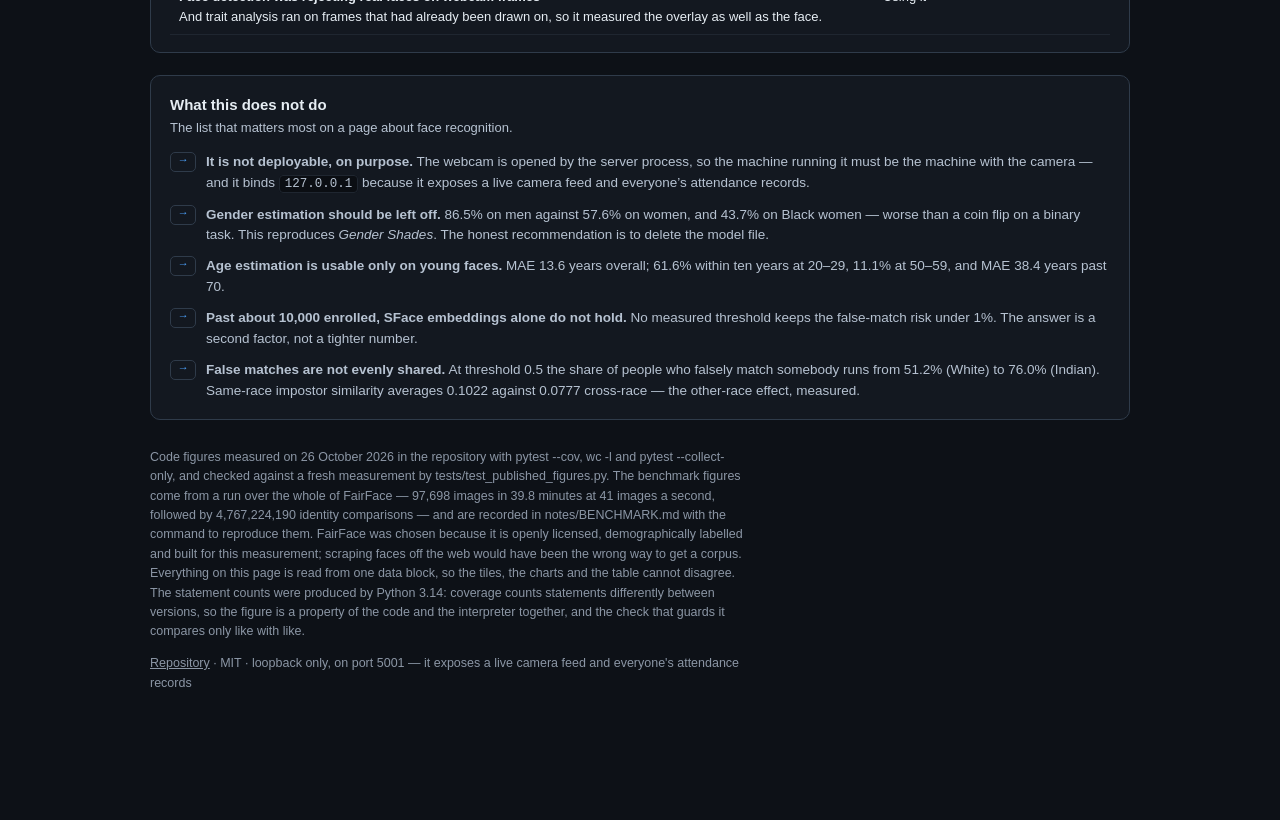
==== commit 2a4da2ac: "100% line and branch coverage over the whole repository, tools/ included .coveragerc no longer omits" ====
--- a/docs/index.html
+++ b/docs/index.html
@@ -380,7 +380,7 @@
 /* Every number on this page is read from here, so the tiles, the charts and
  * the table cannot drift apart.
  *
- * Measured on 10 October 2026 in the repository: `pytest -q --cov` for the
+ * Measured on 26 October 2026 in the repository: `pytest -q --cov` for the
  * statements and what is uncovered, `wc -l` for length, and `pytest
  * --collect-only -q` for the test counts. The benchmark figures come from
  * notes/BENCHMARK.md, which records a run over the whole of FairFace. Not
@@ -389,59 +389,60 @@
  * rewrites them. */
 
 var MODULES = [
+  { name: 'tools/build_static.py',          lines: 1398, stmts: 496, missed:  0, does: 'generates the browser demo, and fails if its JS disagrees with the Python; tested against a stand-in browser, so neither Playwright nor Node is needed' },
   { name: 'pipeline/camera.py',             lines: 872, stmts: 468, missed:  0, does: 'the webcam manager: capture, annotate, stream, and the capture state machine' },
+  { name: 'tools/benchmark_loop.py',        lines: 607, stmts: 302, missed:  0, does: 'the continuous benchmark runner; tested a round at a time on corpora built at test time' },
   { name: 'analysis/analytics.py',          lines: 778, stmts: 283, missed:  0, does: 'dataset-wide enrollment quality and threshold sweeps' },
   { name: 'pipeline/traits.py',             lines: 566, stmts: 215, missed:  0, does: 'per-face quality, pose, embedding and demographics' },
   { name: 'analysis/fairness_benchmark.py', lines: 337, stmts: 186, missed:  0, does: 'the stratified FairFace run; its statistics and main() are tested on a tiny labelled corpus' },
   { name: 'pipeline/landmarks.py',          lines: 403, stmts: 185, missed:  0, does: 'the face mesh, and the overlay drawn on the frame' },
-  { name: 'app.py',                         lines: 381, stmts: 173, missed:  0, does: 'the Flask UI; fifteen endpoints, loopback only' },
+  { name: 'app.py',                         lines: 386, stmts: 183, missed:  0, does: 'the Flask UI; fifteen endpoints, loopback only' },
+  { name: 'tools/refresh_figures.py',       lines: 352, stmts: 176, missed:  0, does: 'measures and rewrites the figures on this page; tested against a miniature page' },
   { name: 'cli/seed_demo.py',               lines: 325, stmts: 167, missed:  0, does: 'enrolls faces from LFW for testing; the parquet read is tested on a tiny corpus built at test time' },
   { name: 'cli/analyze_faces.py',           lines: 238, stmts: 134, missed:  0, does: 'the console version of the analysis panel' },
+  { name: 'core/db.py',                     lines: 420, stmts: 134, missed:  0, does: 'the schema and every query; one context manager for all access' },
   { name: 'pipeline/sampleframes.py',       lines: 271, stmts: 134, missed:  0, does: 'picks the usable frames out of a video, by the same quality gate' },
-  { name: 'core/db.py',                     lines: 415, stmts: 131, missed:  0, does: 'the schema and every query; one context manager for all access' },
+  { name: 'tools/build_gallery.py',         lines: 221, stmts: 118, missed:  0, does: 'builds a 10,590-identity gallery from CASIA-WebFace; tested with curl and the worker pool replaced' },
+  { name: 'tools/trials.py',                lines: 179, stmts: 116, missed:  0, does: 'the 4,500-trial robustness sweep, over a tiny LFW shard with the recogniser scripted' },
   { name: 'pipeline/guidance.py',           lines: 290, stmts: 103, missed:  0, does: 'turns a live trait read into one instruction to act on' },
   { name: 'cli/attendance.py',              lines: 188, stmts: 102, missed:  0, does: 'the CLI attendance loop, deciding through pipeline/decision.py like the camera' },
   { name: 'cli/fetch_models.py',            lines: 187, stmts:  99, missed:  0, does: 'downloads the pretrained weights and checks each against its pinned SHA-256; tested with every download mocked' },
   { name: 'pipeline/decision.py',           lines: 236, stmts:  97, missed:  0, does: 'the attendance decision, once: SFace first, LBPH fallback, for the camera and the CLI' },
+  { name: 'tools/pad_eval.py',              lines: 179, stmts:  89, missed:  0, does: 'APCER/BPCER from a CSV of presentation-attack outcomes, on synthetic rows' },
   { name: 'cli/register_user.py',           lines: 157, stmts:  82, missed:  0, does: 'the CLI capture loop; writing a gallery sample is now its own function' },
   { name: 'analysis/calibration.py',        lines: 291, stmts:  75, missed:  0, does: 'the measured false-match curve and the gallery-size maths' },
   { name: 'pipeline/liveness.py',           lines: 168, stmts:  73, missed:  0, does: 'is this a person or a photograph of one' },
+  { name: 'tools/scale_benchmark.py',       lines: 138, stmts:  70, missed:  0, does: 'the gallery-size sweep, over a gallery of hand-placed embeddings' },
   { name: 'pipeline/recognition.py',        lines: 189, stmts:  69, missed:  0, does: 'identification by SFace embedding, against the gallery threshold; decides attendance' },
   { name: 'pipeline/enrollment.py',         lines: 174, stmts:  58, missed:  0, does: 'the post-capture report: pose coverage, and who this face sits closest to' },
   { name: 'pipeline/readout.py',            lines: 145, stmts:  53, missed:  0, does: 'the live sidebar payload, assembled from one frame' },
   { name: 'core/facemodels.py',             lines: 144, stmts:  47, missed:  0, does: 'lazy loader for the pretrained analysis models' },
   { name: 'core/paths.py',                  lines: 123, stmts:  41, missed:  0, does: 'where the data lives — one decision, resolved per call' },
   { name: 'pipeline/train_model.py',        lines:  69, stmts:  36, missed:  0, does: 'rebuilds the LBPH recogniser from dataset/' },
+  { name: 'tools/sample_frames.py',         lines:  88, stmts:  35, missed:  0, does: 'fills the sample-frame directory from footage you own' },
   { name: 'cli/face_attendance.py',         lines:  73, stmts:  27, missed:  0, does: 'a thin entry point, asserted by test to hold no logic' },
   { name: 'cli/view_report.py',             lines:  48, stmts:  20, missed:  0, does: 'prints the users and the attendance rows' },
   { name: 'core/corpus_paths.py',           lines:  79, stmts:  16, missed:  0, does: 'one home for the benchmark corpus locations' },
   { name: 'core/vision.py',                 lines:  71, stmts:   6, missed:  0, does: 'the numbers the LBPH capture path shares — threshold, crop size, detector tuning' }
 ];
 
-/* Left out of coverage on purpose: the developer scripts in tools/. Most
- * stream a corpus, build the demo or rewrite this page, so exercising them in
- * the suite would mean shipping gigabytes; `.coveragerc` omits the folder as a
- * whole. Every shipped module is counted -- seed_demo, fetch_models,
- * fairness_benchmark and face_attendance used to sit here and are now in the
- * table above. Named here so the omission is visible rather than silent. */
-var OMITTED = [
-  { name: 'tools/build_static.py',    lines: 1398, why: 'generates the browser demo, and fails if its JS disagrees with the Python' },
-  { name: 'tools/benchmark_loop.py',  lines: 600, why: 'the continuous benchmark runner' },
-  { name: 'tools/refresh_figures.py', lines: 352, why: 'measures and rewrites the figures on this page' },
-  { name: 'tools/build_gallery.py',   lines: 216, why: 'builds a 10,590-identity gallery from CASIA-WebFace' },
-  { name: 'tools/pad_eval.py',        lines: 179, why: 'APCER/BPCER from a CSV of presentation-attack outcomes; tested on synthetic rows (test_pad_eval.py), omitted with the rest of tools/' },
-  { name: 'tools/trials.py',          lines: 148, why: 'the 4,500-trial robustness sweep' },
-  { name: 'tools/scale_benchmark.py', lines: 106, why: 'the gallery-size sweep' },
-  { name: 'tools/sample_frames.py',   lines:  88, why: 'fills the sample-frame directory from footage you own' }
-];
+/* Left out of coverage on purpose: nothing. The developer scripts in
+ * tools/ sat here, omitted as a folder, until each was given tests that
+ * build its corpus, its browser or its page at test time; they are in the
+ * table above now. The block stays, empty, so an omission added later has
+ * somewhere visible to be named rather than going silent. */
+var OMITTED = [];
 
 var TESTS = [
-  { file: 'test_cov_app.py',                n: 62, of: 'the error branches of app.py, through the Flask test client' },
+  { file: 'test_cov_app.py',                n: 65, of: 'the error branches of app.py, through the Flask test client' },
   { file: 'test_sample_frames.py',          n: 45, of: 'choosing sample frames, over a real video file' },
   { file: 'test_cov_remaining.py',          n: 42, of: 'the last branches of calibration, guidance, readout and recognition, and the gallery refresh count' },
+  { file: 'test_cov_build_static.py',       n: 39, of: 'the demo build against a stand-in browser: every refusal, --prove, and the published bundle byte for byte' },
   { file: 'test_camera_modes.py',           n: 37, of: 'registration and attendance, given a face rather than a camera' },
   { file: 'test_cov_seed_demo.py',          n: 37, of: 'the LFW demo seeder against a tiny corpus built at test time; nothing downloaded' },
+  { file: 'test_cov_tools.py',              n: 37, of: 'the corpus scripts: sample frames, the gallery build, the scale and trial sweeps' },
   { file: 'test_camera_capture.py',         n: 33, of: 'the grab loop and its failure branches, against a synthetic camera' },
+  { file: 'test_cov_benchmark_loop.py',     n: 31, of: 'the benchmark loop a round at a time, on corpora built at test time' },
   { file: 'test_cov_cli_small.py',          n: 31, of: 'the small entry points, with every download mocked and the network refused' },
   { file: 'test_pure_helpers.py',           n: 31, of: 'the functions with no camera, no model and no database' },
   { file: 'test_cov_analytics.py',          n: 29, of: 'the pure parts of analytics.py, and the sample cache and dataset walk around them' },
@@ -452,6 +453,7 @@
   { file: 'test_cov_landmarks.py',          n: 25, of: 'the 68-point measurements on hand-placed point sets, and the divide-by-a-distance cases' },
   { file: 'test_analytics.py',              n: 24, of: 'the sweeps, and refusing to trust a small one' },
   { file: 'test_paths_and_cli.py',          n: 24, of: 'that every module resolves its paths per call' },
+  { file: 'test_cov_refresh_figures.py',    n: 23, of: 'the script that rewrites this page, against a miniature one' },
   { file: 'test_cov_analyze_faces.py',      n: 22, of: 'the console analysis report, section by section, over a dataset of grey squares' },
   { file: 'test_fourth_pass_phase1.py',     n: 22, of: 'one per-frame decision for both front ends, one mark per person per day, one rule for a folder id' },
   { file: 'test_readout_and_enrollment.py', n: 22, of: 'the two modules split out of the camera manager' },
@@ -466,14 +468,14 @@
   { file: 'test_frontend_escaping.py',      n: 15, of: 'that a registered name cannot become script' },
   { file: 'test_nonfinite.py',              n: 15, of: 'that no endpoint can emit NaN into JSON' },
   { file: 'test_recognition_paths.py',      n: 15, of: 'that every path into and out of LBPH agrees: orientation, detector, liveness' },
+  { file: 'test_db.py',                     n: 14, of: 'the schema, and that a failed write closes its connection' },
   { file: 'test_sface_attendance.py',       n: 14, of: 'attendance decided by SFace, LBPH only as the fallback' },
   { file: 'test_cov_enrollment.py',         n: 13, of: 'the post-registration report end to end, over known numbers' },
-  { file: 'test_db.py',                     n: 13, of: 'the schema, and that a failed write closes its connection' },
+  { file: 'test_pad_eval.py',               n: 13, of: 'APCER and BPCER from presentation-attack outcomes, on synthetic rows' },
   { file: 'test_shared_constants.py',       n: 13, of: 'that one number lives in one place' },
   { file: 'test_traits_landmarks.py',       n: 13, of: 'the trait read and the mesh' },
   { file: 'test_guidance.py',               n: 12, of: 'which instruction wins, and what is never said' },
-  { file: 'test_pad_eval.py',               n: 11, of: 'APCER and BPCER from presentation-attack outcomes, on synthetic rows' },
-  { file: 'test_published_figures.py',      n: 11, of: 'the numbers on this page, against a fresh measurement' },
+  { file: 'test_published_figures.py',      n: 12, of: 'the numbers on this page, against a fresh measurement' },
   { file: 'test_properties.py',             n: 10, of: 'properties hypothesis tries to break: the threshold, the instruction, NaN-free JSON, the liveness vote' },
   { file: 'test_recognition_liveness.py',   n: 10, of: 'identification, and refusing a photograph' },
   { file: 'test_ci_portability.py',         n:  8, of: 'that the code runs on a machine that is not this one: no optional package, no local path' },
@@ -482,7 +484,7 @@
   { file: 'test_cov_analytics_golden.py',   n:  2, of: 'that splitting summarize_user and lbph_analysis changed nothing, against output captured before the split' }
 ];
 
-var TEST_LINES = 12279;
+var TEST_LINES = 14380;
 
 /* Which interpreter produced the statement counts above. It matters: coverage
  * counts a `with` block or a multi-line call differently between versions, so
@@ -632,23 +634,16 @@
       '<span class="n">' + esc(t[2]) + '</span></div>';
   }).join('');
 
-  /* Derived, not typed: these are the modules nothing imports, so their
-   * statements were the ones missing from the report. Writing the total out
-   * would be a number beside a number, and the two would drift. */
-  var unexecuted = MODULES.filter(function (m) { return covered(m) === 0; });
-  var hidden = sum(unexecuted, function (m) { return m.stmts; });
-
+  /* Derived, not typed: the module count and the percentage come from the
+   * table, so the sentence cannot disagree with it. */
   el('tilesNote').textContent =
-    'Coverage is ' + Math.round(100 * COVERED / STMTS) + '%, and that ' +
-    'figure is lower than it used to read for an honest reason: the config ' +
-    'had no source setting, so coverage reported only files something ' +
-    'imported — and ' +
-    unexecuted.map(function (m) { return m.name; }).join(' and ') +
-    ' are never imported by a test. ' + hidden + ' statements of shipped ' +
-    'code were missing from the report rather than showing as uncovered, ' +
-    'which flattered exactly the code that needed the most attention. They ' +
-    'are in the table now, at 0%. The rest of the gap is pipeline/camera.py, which ' +
-    'cannot be driven without a webcam on the machine.';
+    'Coverage is ' + Math.round(100 * COVERED / STMTS) + '%, lines and ' +
+    'branches together, over all ' + MODULES.length + ' modules in the ' +
+    'repository: the shipped code and the developer scripts in tools/. The ' +
+    'only lines excused are the __main__ guards, each of which only calls ' +
+    'an entry point the tests call directly. It is measured with no webcam, no ' +
+    'weights and no corpus, so the camera, the networks and the corpora are ' +
+    'stood in for by fakes built at test time.';
 }
 
 /* --------------------------------------------------------------- charts */
@@ -674,10 +669,11 @@
   el('moduleSub').textContent =
     'By executable statements, largest first. One measure, so one colour and ' +
     'no legend — the heading names it, and every bar is labelled directly. ' +
-    'The widest by a distance is pipeline/camera.py at ' + rows[0].stmts + ': owning ' +
-    'one webcam across capture, streaming, registration and recognition is ' +
-    'most of this project’s difficulty, and it is also the hardest thing ' +
-    'here to test without hardware.';
+    'The widest is ' + rows[0].name + ' at ' + rows[0].stmts + '. Of the ' +
+    'shipped code, pipeline/camera.py is the largest: owning one webcam ' +
+    'across capture, streaming, registration and recognition is most of ' +
+    'this project’s difficulty, and it is also the hardest thing here to ' +
+    'test without hardware.';
   drawBars('moduleBars', rows,
            function (m) { return m.name; },
            function (m) { return m.stmts + ' · ' + coverage(m) + '%'; },
@@ -716,7 +712,8 @@
       '<td>' + esc(o.why) + '</td></tr>';
   }).join('');
   el('tableBody').innerHTML = rows + omitted +
-    '<tr class="total"><td>Total, excluding the omitted tools</td>' +
+    '<tr class="total"><td>Total' + (OMITTED.length ? ', excluding the ' +
+      'omitted modules' : '') + '</td>' +
     '<td class="num">' + LINES.toLocaleString() + '</td>' +
     '<td class="num">' + STMTS.toLocaleString() + '</td>' +
     '<td class="num">' + Math.round(100 * COVERED / STMTS) + '%</td>' +
@@ -856,7 +853,7 @@
 });
 
 el('footNote').textContent =
-  'Code figures measured on 10 October 2026 in the repository with pytest ' +
+  'Code figures measured on 26 October 2026 in the repository with pytest ' +
   '--cov, wc -l and pytest --collect-only, and checked against a fresh ' +
   'measurement by tests/test_published_figures.py. The benchmark figures ' +
   'come from a run over the whole of FairFace — ' +
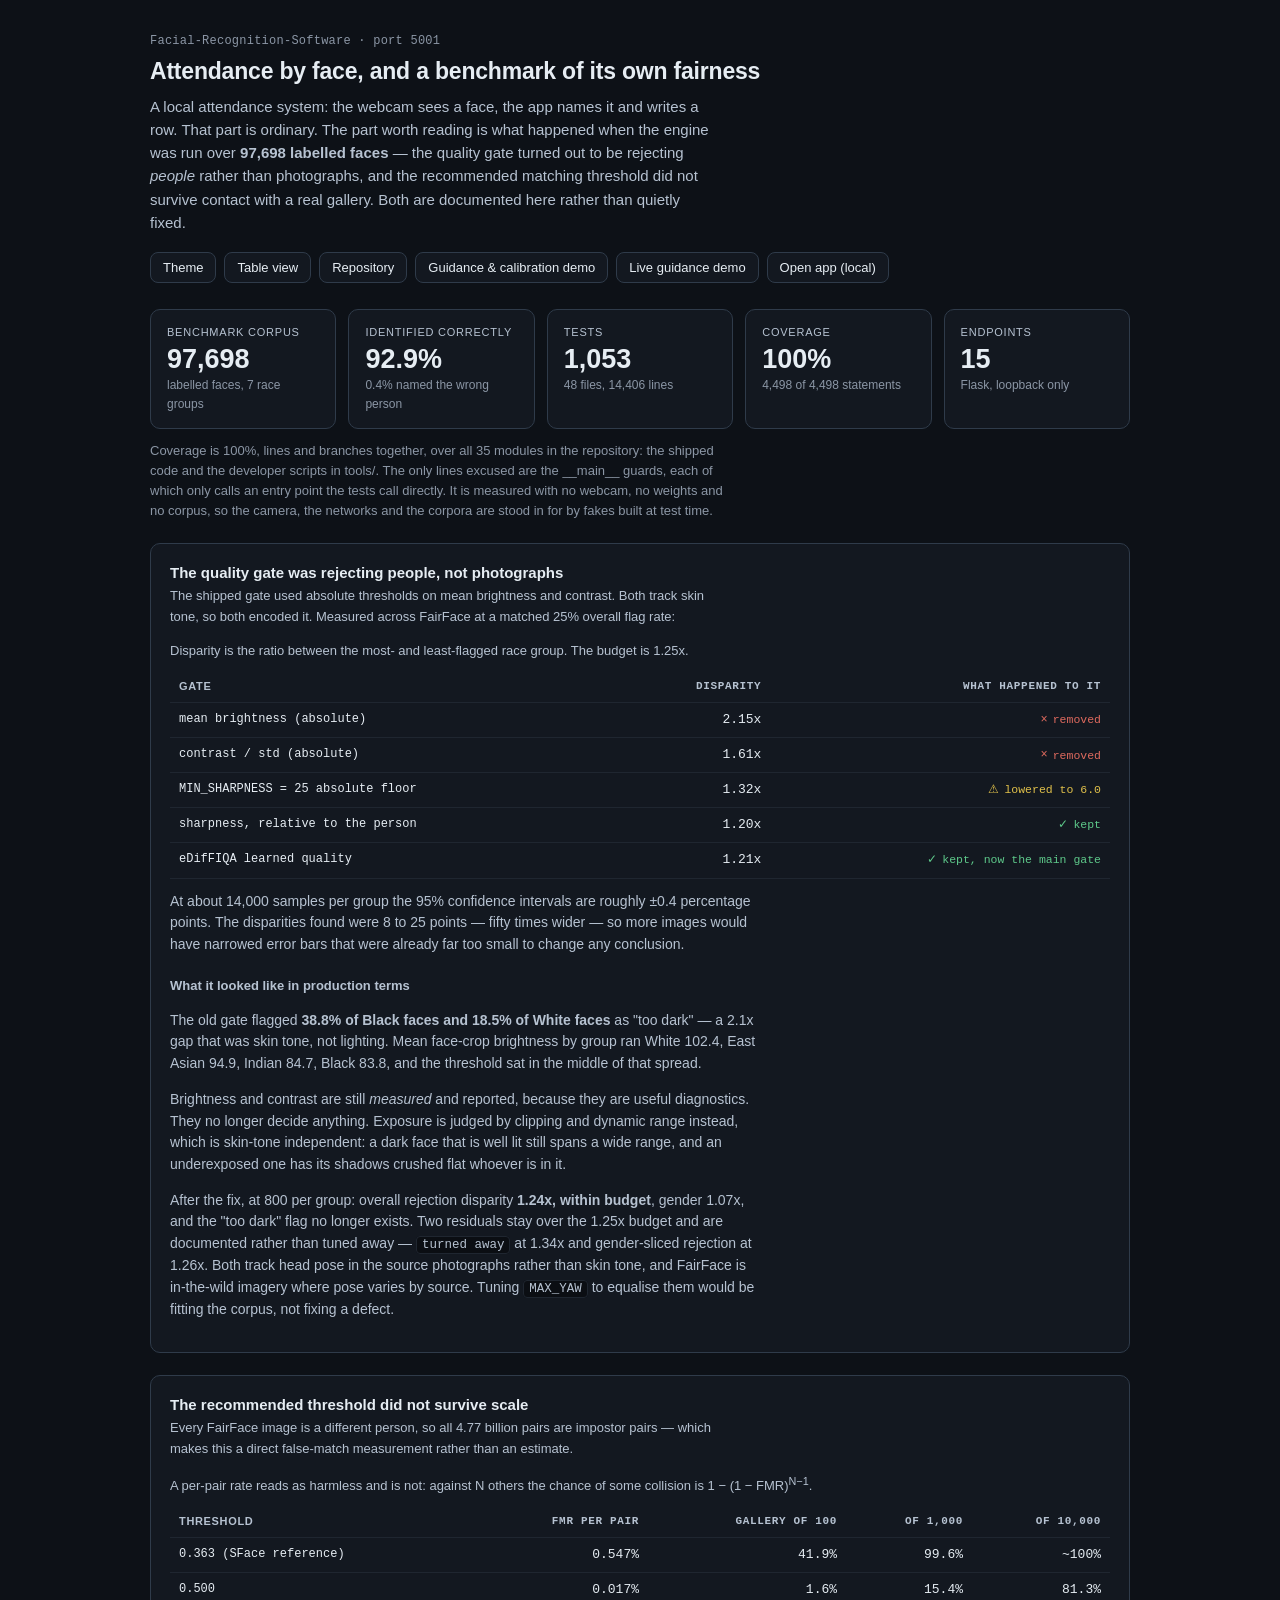
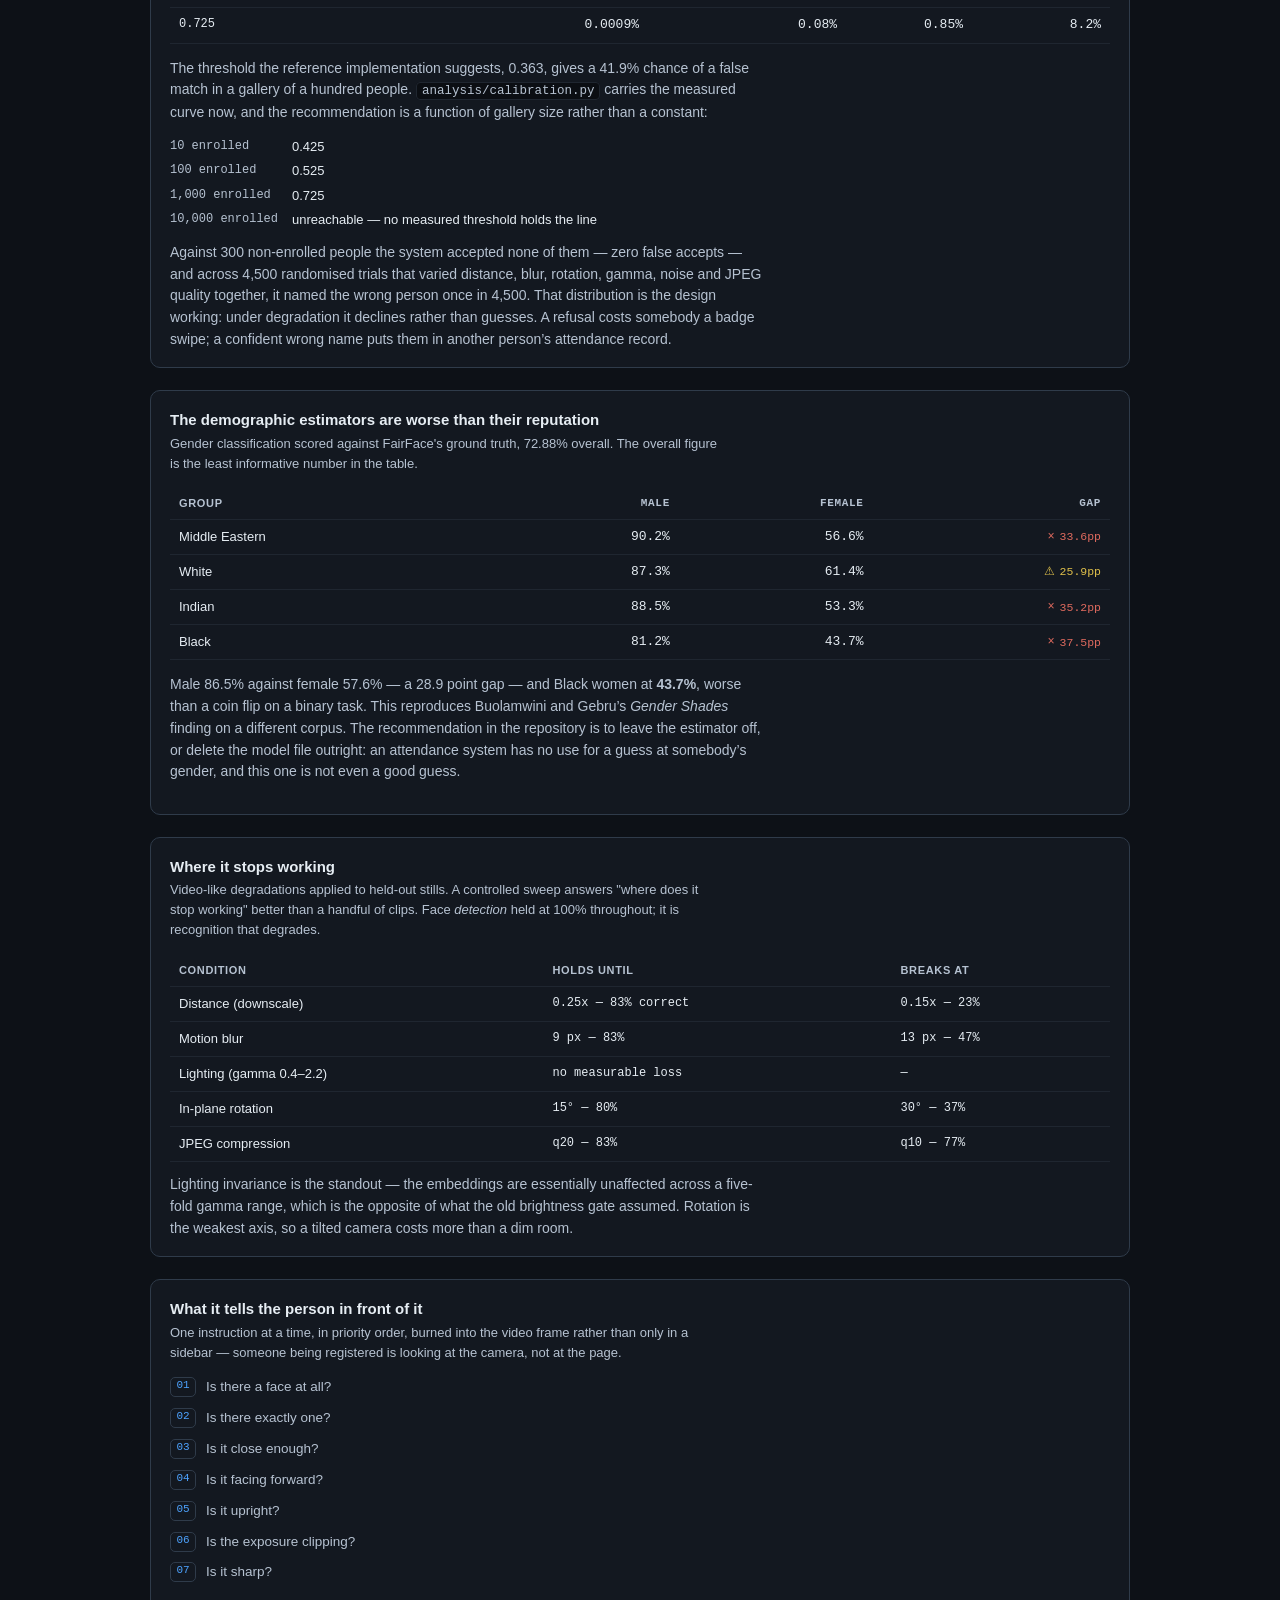
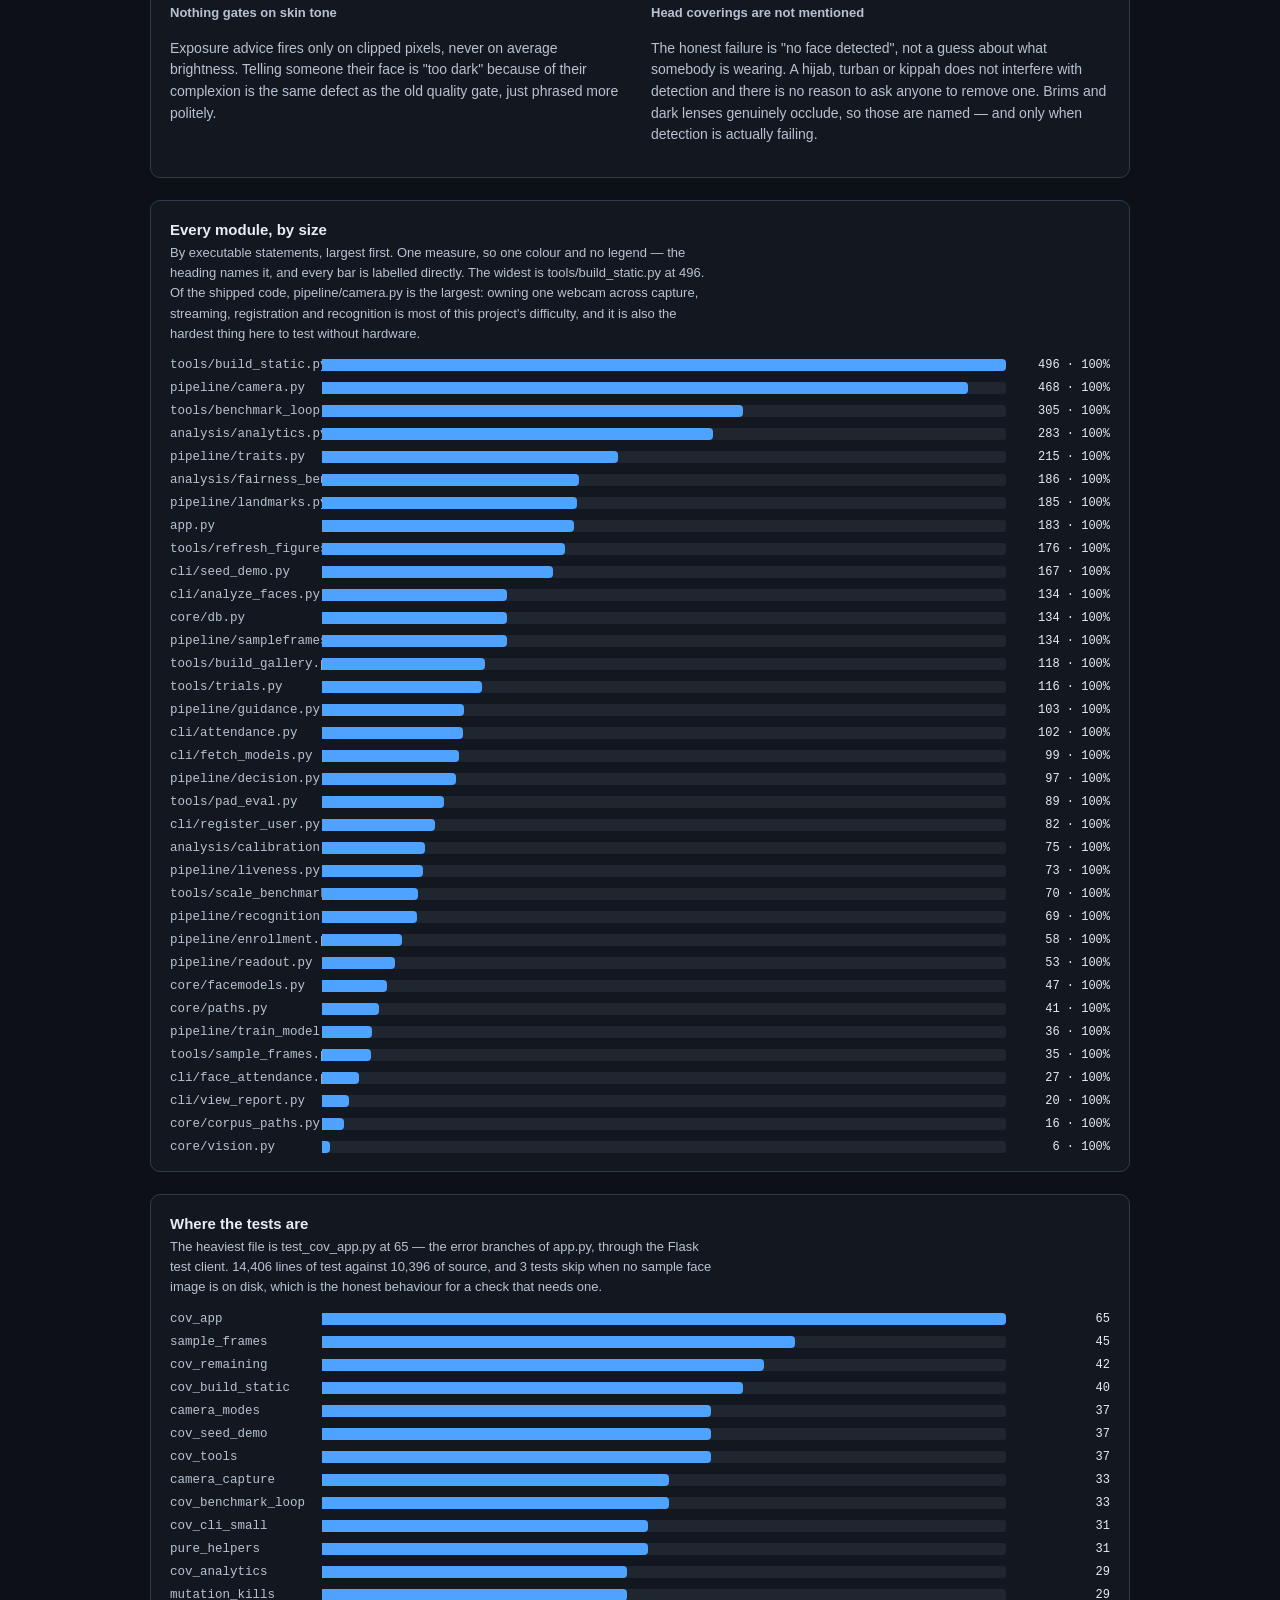
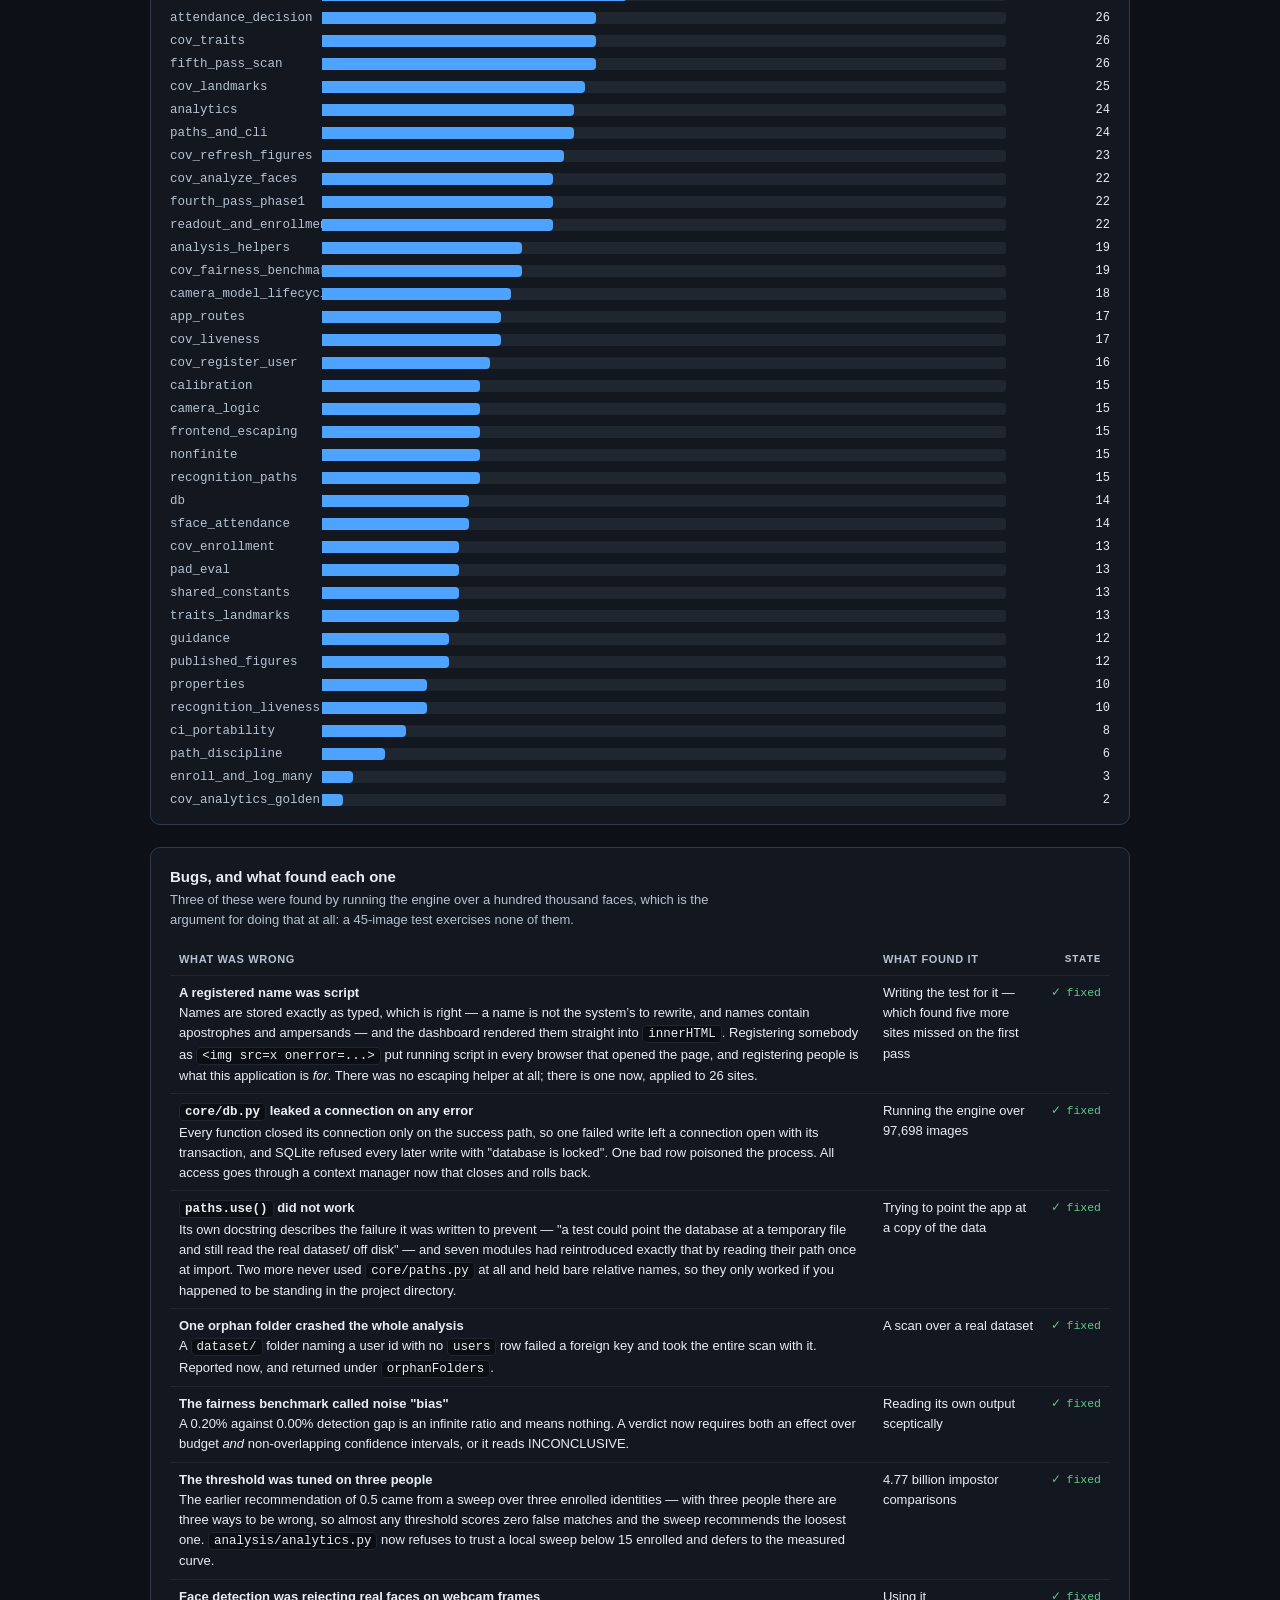
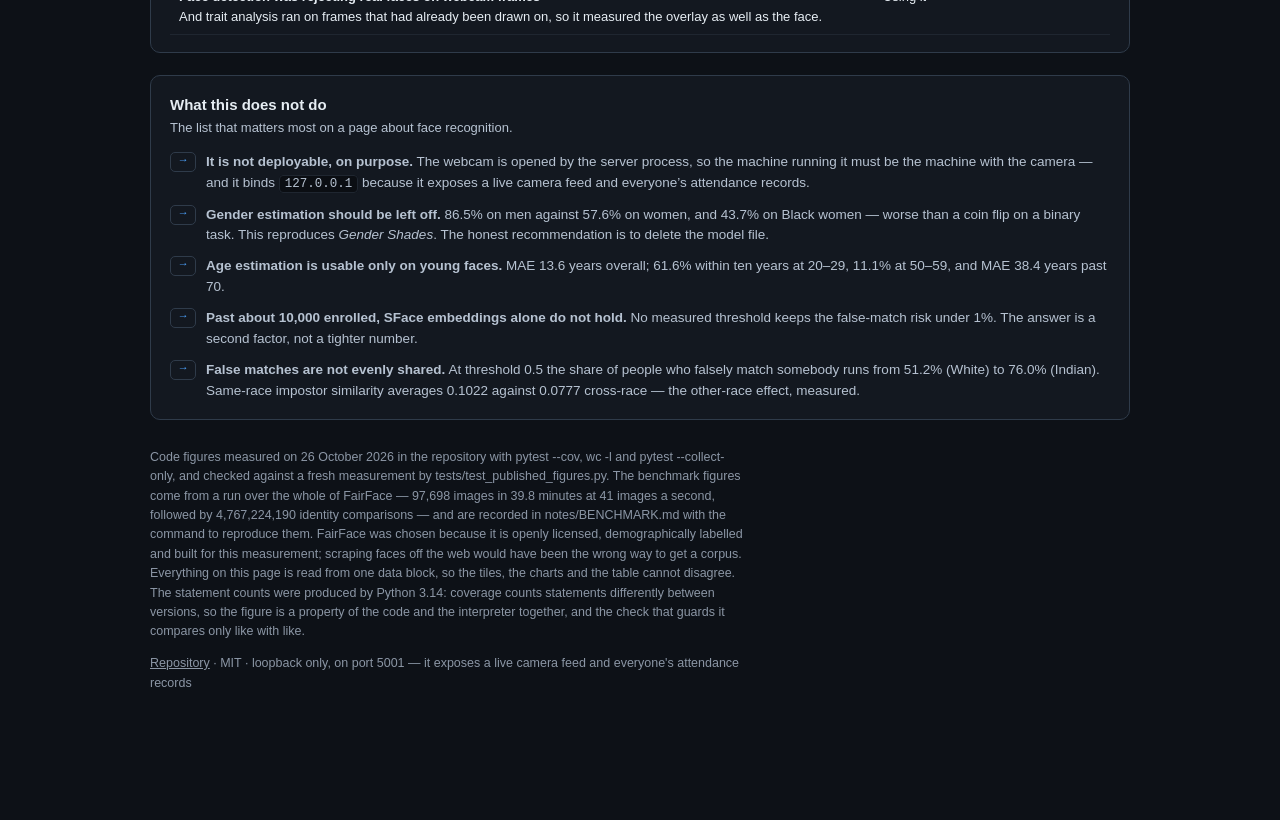
==== commit d4b6d968: "Audit fixes for the coverage pass: a state file resumed without its totals, two coverage defaults th" ====
--- a/docs/index.html
+++ b/docs/index.html
@@ -391,7 +391,7 @@
 var MODULES = [
   { name: 'tools/build_static.py',          lines: 1398, stmts: 496, missed:  0, does: 'generates the browser demo, and fails if its JS disagrees with the Python; tested against a stand-in browser, so neither Playwright nor Node is needed' },
   { name: 'pipeline/camera.py',             lines: 872, stmts: 468, missed:  0, does: 'the webcam manager: capture, annotate, stream, and the capture state machine' },
-  { name: 'tools/benchmark_loop.py',        lines: 607, stmts: 302, missed:  0, does: 'the continuous benchmark runner; tested a round at a time on corpora built at test time' },
+  { name: 'tools/benchmark_loop.py',        lines: 613, stmts: 305, missed:  0, does: 'the continuous benchmark runner; tested a round at a time on corpora built at test time' },
   { name: 'analysis/analytics.py',          lines: 778, stmts: 283, missed:  0, does: 'dataset-wide enrollment quality and threshold sweeps' },
   { name: 'pipeline/traits.py',             lines: 566, stmts: 215, missed:  0, does: 'per-face quality, pose, embedding and demographics' },
   { name: 'analysis/fairness_benchmark.py', lines: 337, stmts: 186, missed:  0, does: 'the stratified FairFace run; its statistics and main() are tested on a tiny labelled corpus' },
@@ -437,12 +437,12 @@
   { file: 'test_cov_app.py',                n: 65, of: 'the error branches of app.py, through the Flask test client' },
   { file: 'test_sample_frames.py',          n: 45, of: 'choosing sample frames, over a real video file' },
   { file: 'test_cov_remaining.py',          n: 42, of: 'the last branches of calibration, guidance, readout and recognition, and the gallery refresh count' },
-  { file: 'test_cov_build_static.py',       n: 39, of: 'the demo build against a stand-in browser: every refusal, --prove, and the published bundle byte for byte' },
+  { file: 'test_cov_build_static.py',       n: 40, of: 'the demo build against a stand-in browser: every refusal, --prove, and the published bundle byte for byte' },
   { file: 'test_camera_modes.py',           n: 37, of: 'registration and attendance, given a face rather than a camera' },
   { file: 'test_cov_seed_demo.py',          n: 37, of: 'the LFW demo seeder against a tiny corpus built at test time; nothing downloaded' },
   { file: 'test_cov_tools.py',              n: 37, of: 'the corpus scripts: sample frames, the gallery build, the scale and trial sweeps' },
   { file: 'test_camera_capture.py',         n: 33, of: 'the grab loop and its failure branches, against a synthetic camera' },
-  { file: 'test_cov_benchmark_loop.py',     n: 31, of: 'the benchmark loop a round at a time, on corpora built at test time' },
+  { file: 'test_cov_benchmark_loop.py',     n: 33, of: 'the benchmark loop a round at a time, on corpora built at test time' },
   { file: 'test_cov_cli_small.py',          n: 31, of: 'the small entry points, with every download mocked and the network refused' },
   { file: 'test_pure_helpers.py',           n: 31, of: 'the functions with no camera, no model and no database' },
   { file: 'test_cov_analytics.py',          n: 29, of: 'the pure parts of analytics.py, and the sample cache and dataset walk around them' },
@@ -484,7 +484,7 @@
   { file: 'test_cov_analytics_golden.py',   n:  2, of: 'that splitting summarize_user and lbph_analysis changed nothing, against output captured before the split' }
 ];
 
-var TEST_LINES = 14380;
+var TEST_LINES = 14406;
 
 /* Which interpreter produced the statement counts above. It matters: coverage
  * counts a `with` block or a multi-line call differently between versions, so
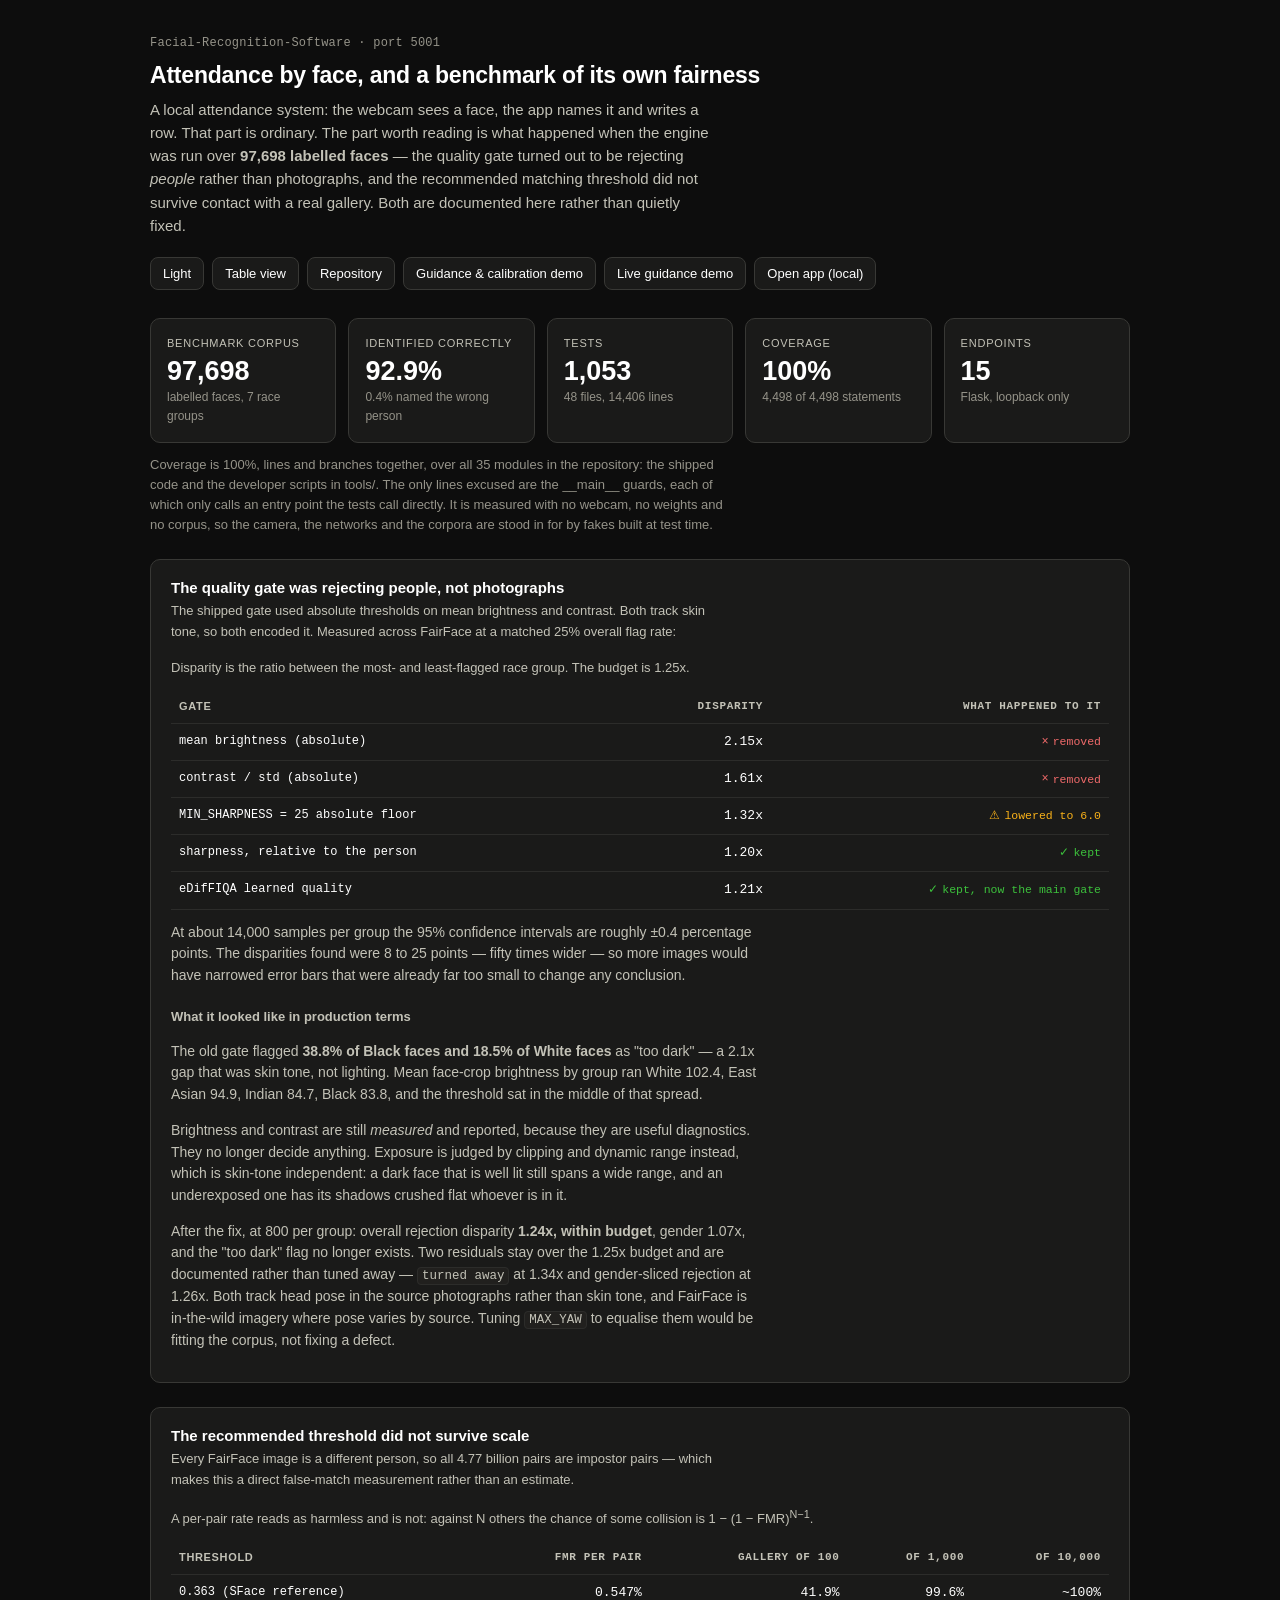
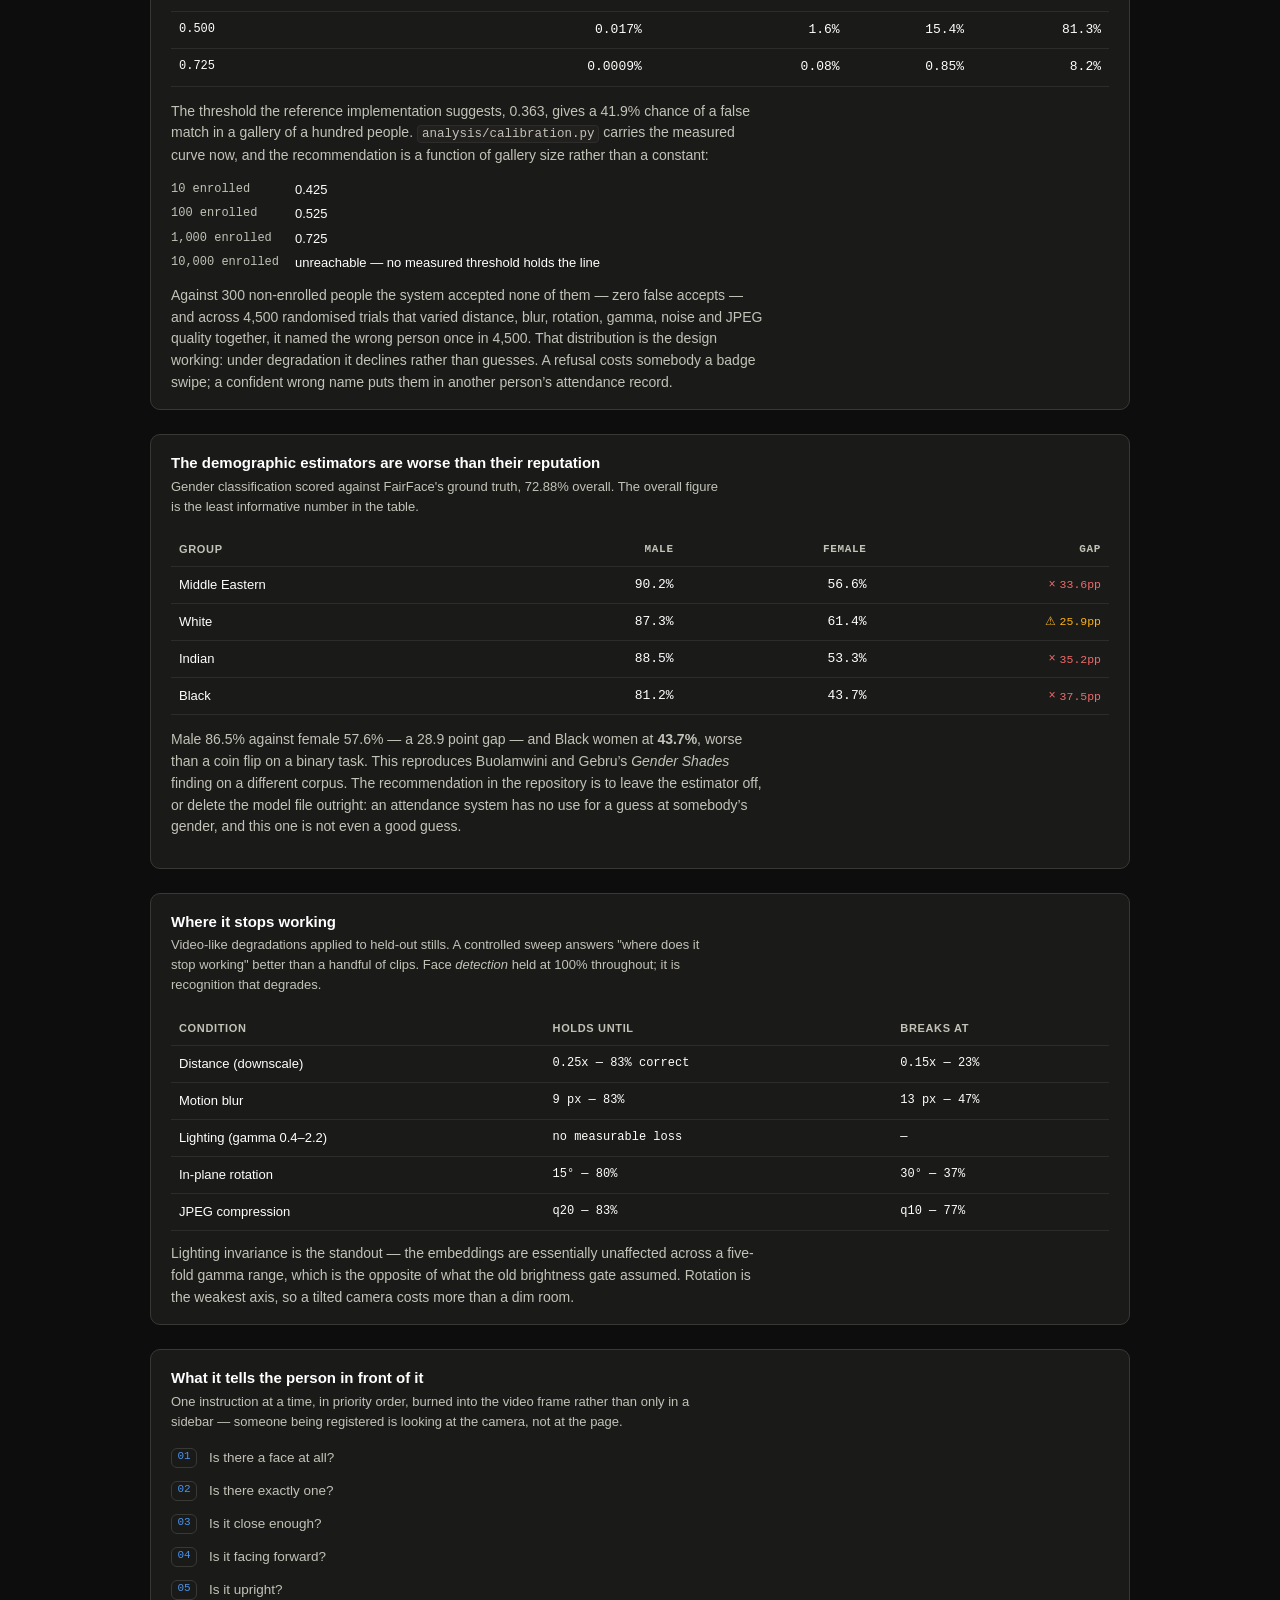
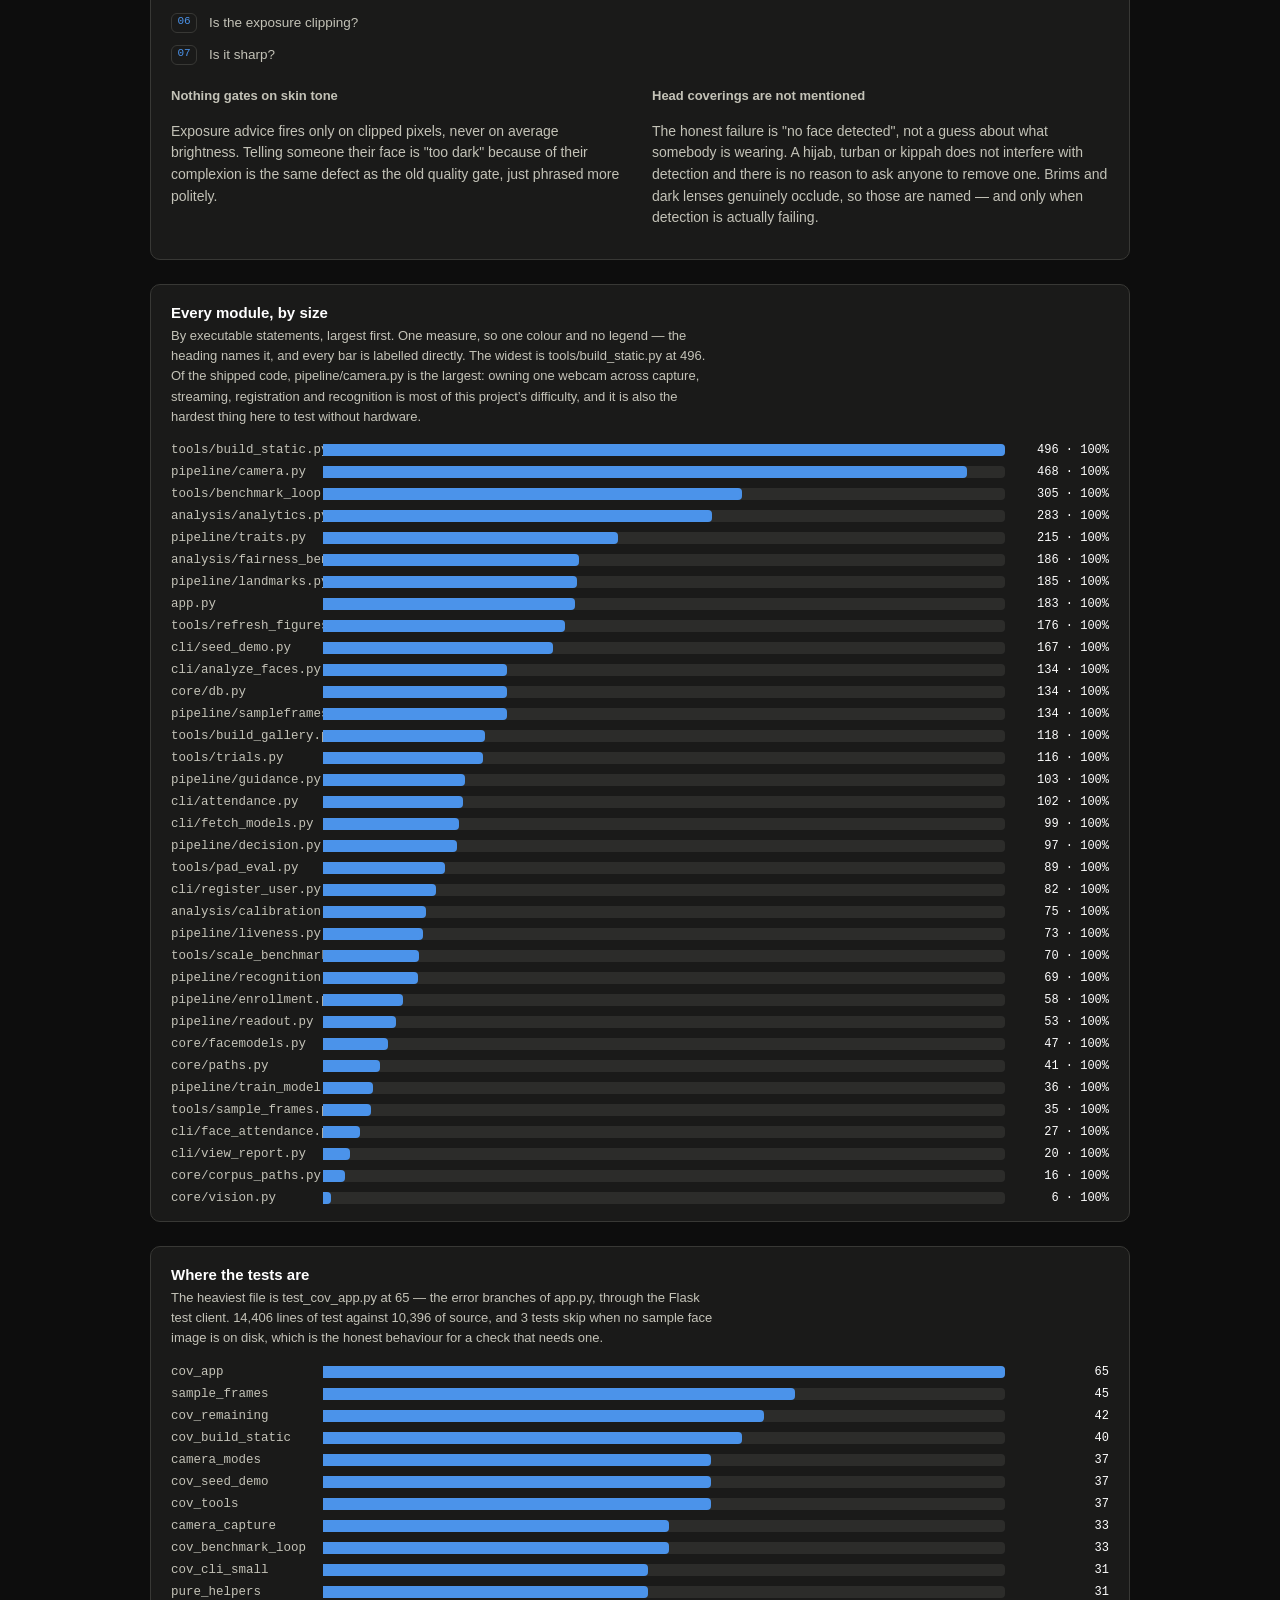
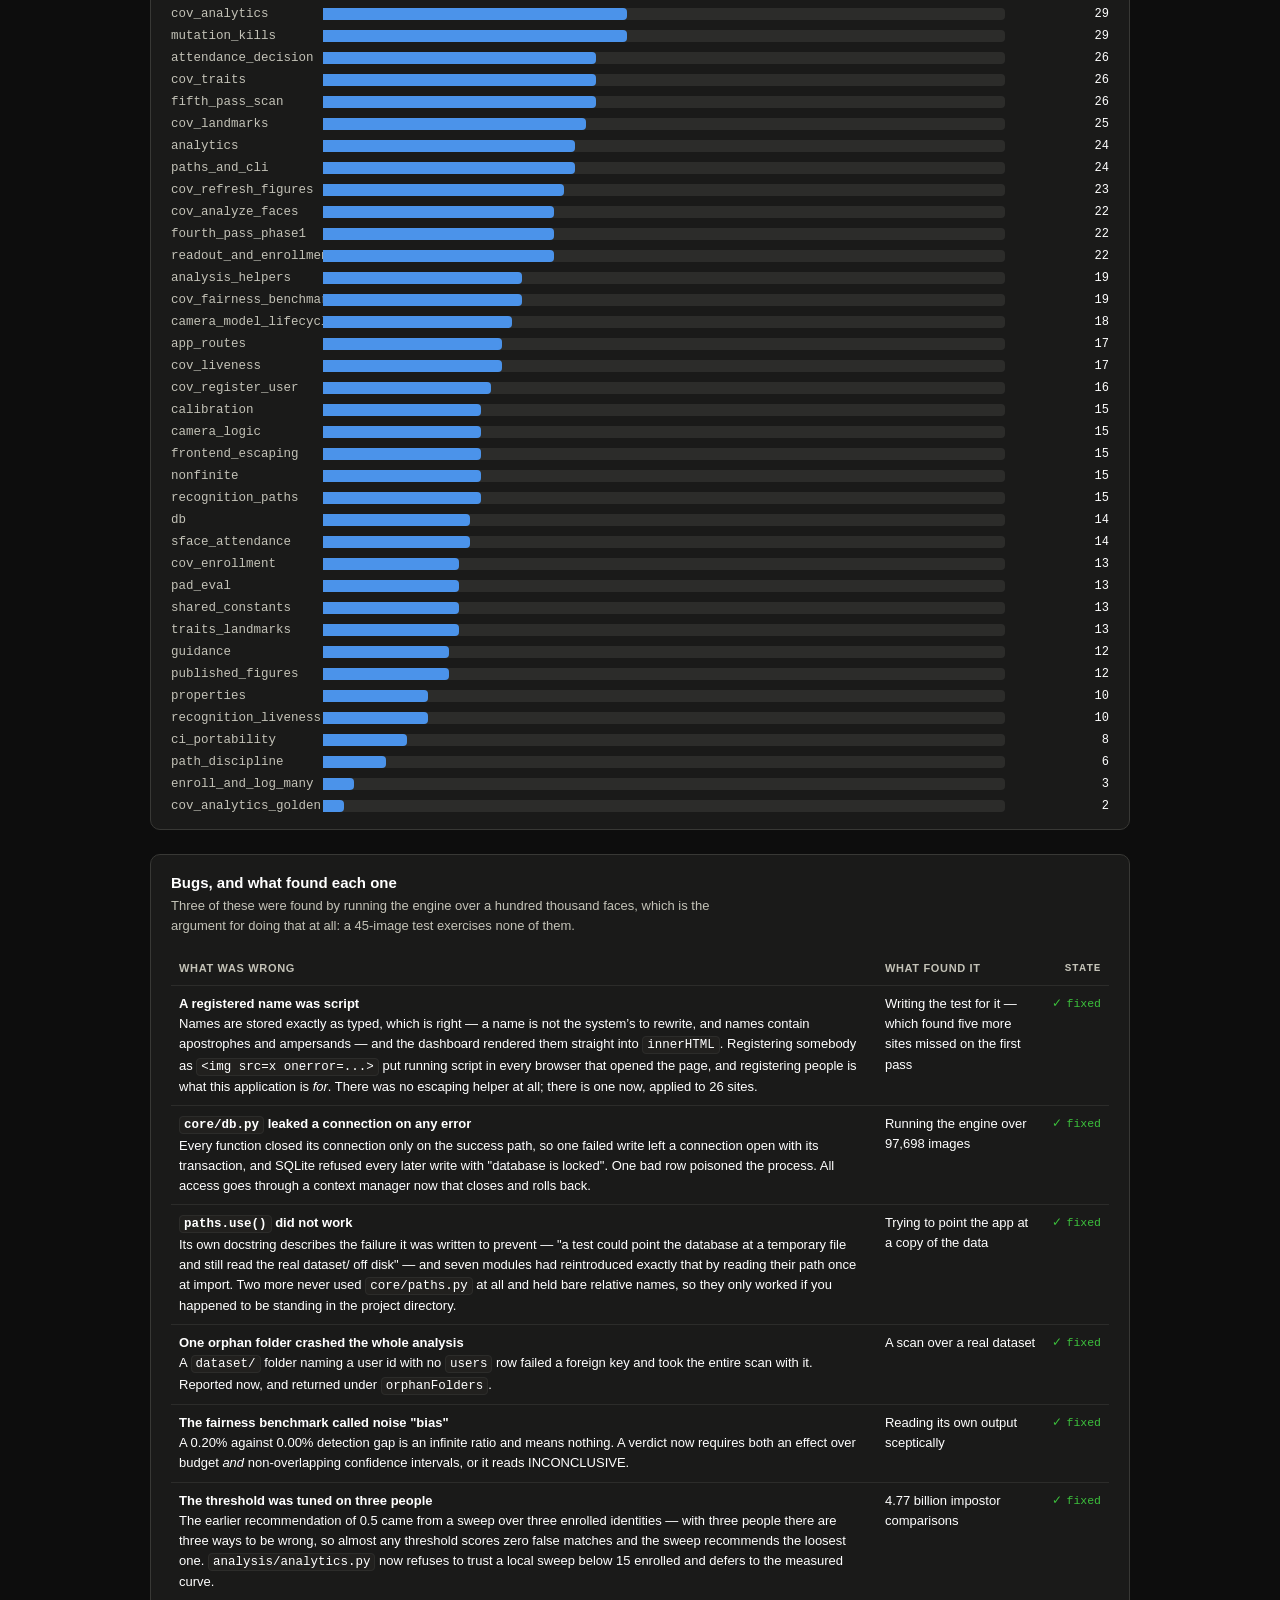
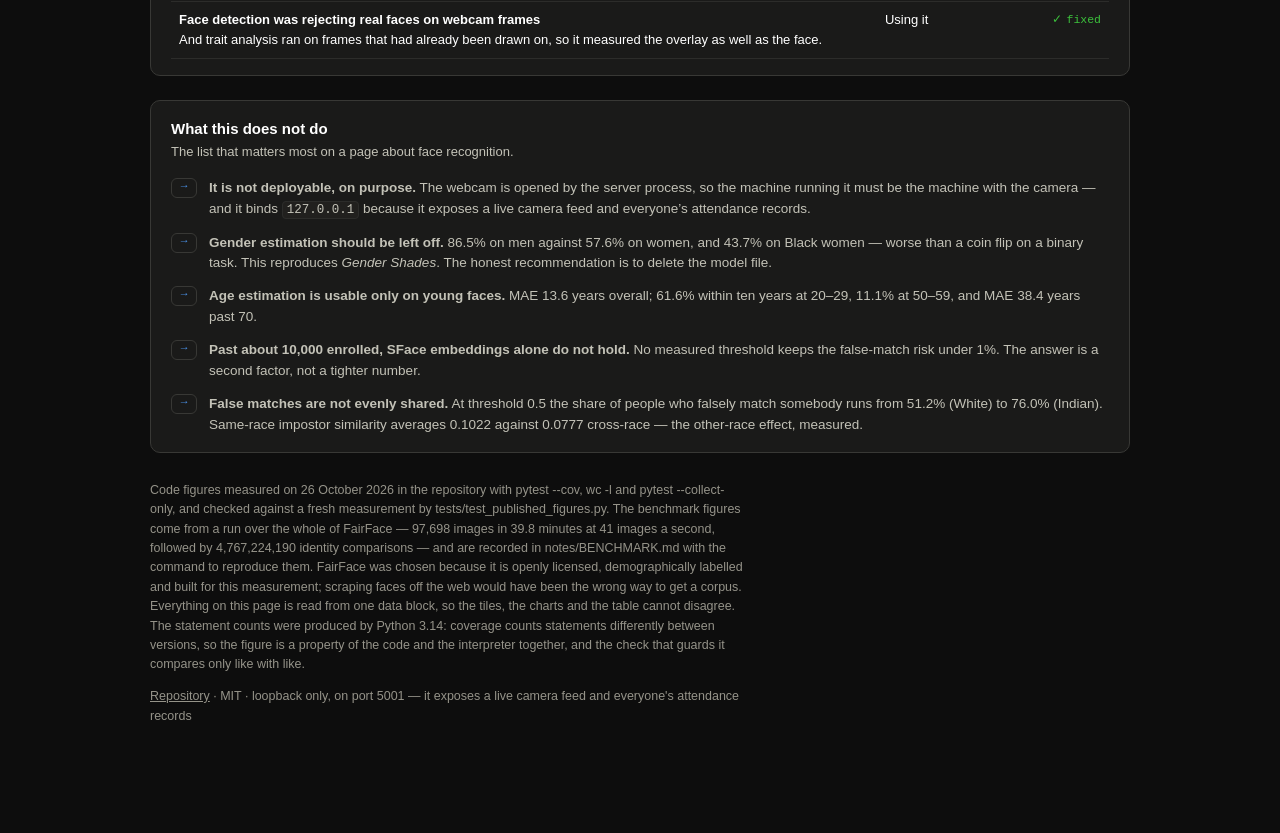
==== commit ddf90fac: "Write-up: the shared template's token block, a class toggle that remembers, no system-follow docs/in" ====
--- a/docs/index.html
+++ b/docs/index.html
@@ -1,5 +1,5 @@
 <!DOCTYPE html>
-<html lang="en">
+<html lang="en" class="theme-dark">
 <head>
 <meta charset="utf-8">
 <meta name="viewport" content="width=device-width, initial-scale=1">
@@ -10,151 +10,177 @@
      page derives, so it is the first thing to go stale. -->
 <meta property="og:description" content="Webcam attendance with OpenCV, benchmarked against FairFace: what held up, what did not, and the defects that only appear at scale.">
 <meta property="og:type" content="website">
+<!-- Restores a theme picked before, ahead of first paint. Not needed to theme
+     the page: class="theme-dark" above already does that, with or without
+     JavaScript. The key 'theme' is shared by every page on this site. -->
+<script>
+(function () {
+  var saved = null;
+  try { saved = localStorage.getItem('theme'); } catch (e) { /* storage blocked */ }
+  if (/^[a-z]+$/.test(saved)) document.documentElement.classList.replace('theme-dark', 'theme-' + saved);
+})();
+</script>
 <style>
-/* The warm surface this family of pages uses. The marks on top come from the
- * validated palette and were re-run against *this* surface, because contrast
- * only means anything against the colour the chart actually sits on:
+/* ======================================================================
+ * DESIGN TOKENS
+ * 1. Colour tokens live in one block per theme, keyed on a class on <html>.
+ *    class="theme-dark" is in the markup, so the page is themed with no
+ *    JavaScript; nothing follows the operating system.
+ * 2. Theme-independent tokens (spacing, type, shape) live on :root.
+ * 3. Components read semantic tokens only, never a raw colour.
+ * To add a theme: copy a theme block, rename it .theme-<name>, set every
+ * token in it, and add <name> to THEMES in the script below. Nothing else
+ * changes, and tests/test_theming.py checks the new block's pairings for
+ * WCAG AA.
  *
- *   series  #2a78d6  on #fffdf7   all five checks PASS (light)
- *   series  #3987e5  on #1a1a19   all five checks PASS (dark)
- *   good    #0ca30c  3.30:1
- *   warning #fab219  1.80:1  sub-3:1 BY DESIGN -> always icon + label
- *   crit    #d03b3b  4.72:1
- *
- * Run as a categorical set the status colours fail on #fab219, and are meant
- * to: status is not a categorical palette, and amber is legal only with a
- * glyph and a word beside it. Every use of it here has both.
- *
- * The palette is static/css/style.css's, so the write-up, the two demos
- * and the app itself are one product. Light is still selectable with
- * data-theme="light" but nothing switches to it on its own. */
-.viz-root {
+ * The two theme blocks are the shared write-up template's, verbatim (every
+ * text pair at least 4.5:1, every UI pair at least 3:1, in both themes).
+ * --color-warning (amber) is a fill only, always beside a glyph and a word.
+ * The one addition is --color-warning-text: this page's "lowered" flags
+ * (glyph + word) are set in amber *text*, which #fab219 cannot carry on the
+ * light surface (1.8:1), so the flag reads a darker amber in light.
+ * ====================================================================== */
+:root {
+  --space-1: 4px; --space-2: 8px; --space-3: 12px; --space-4: 16px; --space-5: 20px;
+  --space-6: 24px; --space-7: 28px; --space-9: 36px; --space-11: 44px;
+  --font-sans: -apple-system, BlinkMacSystemFont, "Segoe UI", Helvetica, Arial, sans-serif;
+  --font-mono: ui-monospace, SFMono-Regular, Menlo, monospace;
+  --text-1: 11px; --text-2: 11.5px; --text-3: 12px; --text-4: 12.5px; --text-5: 13px;
+  --text-6: 13.5px; --text-7: 14px; --text-8: 15px; --text-9: 23px; --text-10: 27px;
+  --leading-tight: 1.12; --leading-body: 1.55; --leading-code: 1.7;
+  --weight-regular: 400; --weight-medium: 500; --weight-semibold: 600;
+  --tracking-display: -0.2px; --tracking-mono: .02em; --tracking-caps: .06em; --tracking-label: .07em;
+  --radius-xs: 4px; --radius-sm: 6px; --radius-md: 8px; --radius-lg: 10px;
+}
+
+:where(:root), .theme-dark {
   color-scheme: dark;
-  --plane:     #0d1117;
-  --surface:   #131820;
-  --ink:       #e6edf3;
-  --ink-2:     #b6c2d1;
-  --ink-muted: #8b96a5;
-  --grid:      #1f2630;
-  --ring:      #2f3b4a;
-  --code-bg:   #0b0e13;
-  --series:    #4da3ff;
-  --track:     #1f2630;
-  --good:      #5ec98a;
-  --warning:   #e0c04a;
-  --critical:  #df6a5e;
-}
-:root[data-theme="light"] .viz-root {
+  --color-bg: #0d0d0d; --color-surface: #1a1a19; --color-surface-subtle: #21201e;
+  --color-border: #383835; --color-border-strong: #6e6c66;
+  --color-text-primary: #ffffff; --color-text-muted: #c3c2b7; --color-text-subtle: #959389;
+  --color-accent: #4b93ea; --color-accent-hover: #7ab0f0; --color-accent-subtle: #14263c; --color-text-on-accent: #0d0d0d;
+  --color-danger: #f06a6a; --color-success: #3cc13c; --color-warning: #fab219;
+  --color-grid: #2c2c2a; --color-track: #2c2c2a;
+  --color-warning-text: #fab219;
+}
+.theme-light {
   color-scheme: light;
-  --plane: #ece6d6; --surface: #fffdf7;
-  --ink: #12161d; --ink-2: #3c4453; --ink-muted: #8d7a52;
-  --grid: #ece6d6; --ring: #ded5bf; --code-bg: #f6f1e4;
-  --series: #2a78d6; --track: #ece6d6;
-  --good: #0ca30c; --warning: #fab219; --critical: #d03b3b;
+  --color-bg: #ece6d6; --color-surface: #fffdf7; --color-surface-subtle: #f6f1e4;
+  --color-border: #ded5bf; --color-border-strong: #7a7466;
+  --color-text-primary: #12161d; --color-text-muted: #3c4453; --color-text-subtle: #665632;
+  --color-accent: #1f63b8; --color-accent-hover: #174f94; --color-accent-subtle: #dfe9f7; --color-text-on-accent: #ffffff;
+  --color-danger: #b02e2e; --color-success: #0a6e0a; --color-warning: #fab219;
+  --color-grid: #ece6d6; --color-track: #ece6d6;
+  --color-warning-text: #855c00;
 }
 
 * { box-sizing: border-box; }
 html, body { margin: 0; }
-.viz-root {
-  --text: -apple-system, BlinkMacSystemFont, "Segoe UI", Helvetica, Arial, sans-serif;
-  --mono: ui-monospace, SFMono-Regular, Menlo, monospace;
-  padding: 34px 24px 44px;
-  font: 15px/1.55 var(--text);
-  background: var(--plane); color: var(--ink);
+body {
+  padding: var(--space-9) var(--space-6) var(--space-11);
+  font: var(--text-8)/var(--leading-body) var(--font-sans);
+  background: var(--color-bg); color: var(--color-text-primary);
   min-height: 100vh;
 }
 main { max-width: 980px; margin: 0 auto; }
 
 .crumb {
-  margin: 0 0 6px; font: 400 12px var(--mono); color: var(--ink-muted);
-  letter-spacing: .02em;
-}
-h1 { font-size: 23px; margin: 0 0 5px; letter-spacing: -0.2px; }
-.lede { color: var(--ink-2); margin: 0; font-size: 15px; max-width: 68ch; }
-.head { display: flex; justify-content: space-between; align-items: flex-start; gap: 18px; flex-wrap: wrap; }
-.controls { display: flex; gap: 8px; flex-wrap: wrap; }
+  margin: 0 0 var(--space-2); font: var(--weight-regular) var(--text-3) var(--font-mono); color: var(--color-text-subtle);
+  letter-spacing: var(--tracking-mono);
+}
+h1 { font-size: var(--text-9); margin: 0 0 var(--space-1); letter-spacing: var(--tracking-display); }
+.lede { color: var(--color-text-muted); margin: 0; font-size: var(--text-8); max-width: 68ch; }
+.head { display: flex; justify-content: space-between; align-items: flex-start; gap: var(--space-5); flex-wrap: wrap; }
+.controls { display: flex; gap: var(--space-2); flex-wrap: wrap; }
 button, .btn {
-  font: 400 13px var(--text); cursor: pointer; text-decoration: none;
+  font: var(--weight-regular) var(--text-5) var(--font-sans); cursor: pointer; text-decoration: none;
   display: inline-block;
-  background: var(--surface); color: var(--ink);
-  border: 1px solid var(--ring); border-radius: 8px; padding: 7px 12px;
-}
-button:hover, .btn:hover { border-color: var(--ink-muted); }
-button[aria-pressed="true"] { border-color: var(--series); color: var(--series); }
+  background: var(--color-surface); color: var(--color-text-primary);
+  border: 1px solid var(--color-border); border-radius: var(--radius-md); padding: var(--space-2) var(--space-3);
+}
+button:hover, .btn:hover { border-color: var(--color-text-subtle); }
+button:focus-visible, .btn:focus-visible { outline: 2px solid var(--color-accent); outline-offset: 2px; }
+button[aria-pressed="true"] { border-color: var(--color-accent); color: var(--color-accent); }
 
 /* ------------------------------------------------------------ stat tiles */
 /* A bare stat tile is the one form that ships without a hover layer: there is
  * no plot to interrogate, just the figure and what it counts. */
-.tiles { display: grid; grid-template-columns: repeat(auto-fit, minmax(156px, 1fr)); gap: 12px; margin: 26px 0 10px; }
-.tile { background: var(--surface); border: 1px solid var(--ring); border-radius: 10px; padding: 14px 16px; }
-.tile .k { display: block; color: var(--ink-2); font-size: 11px; text-transform: uppercase; letter-spacing: .07em; }
-.tile .v { display: block; margin-top: 3px; font: 600 27px/1.12 var(--text); font-variant-numeric: tabular-nums; }
-.tile .n { display: block; margin-top: 2px; color: var(--ink-muted); font-size: 12px; }
-
-.note { color: var(--ink-muted); font-size: 13px; max-width: 80ch; margin: 12px 0 0; }
+.tiles { display: grid; grid-template-columns: repeat(auto-fit, minmax(156px, 1fr)); gap: var(--space-3); margin: var(--space-7) 0 var(--space-3); }
+.tile { background: var(--color-surface); border: 1px solid var(--color-border); border-radius: var(--radius-lg); padding: var(--space-4) var(--space-4); }
+.tile .k { display: block; color: var(--color-text-muted); font-size: var(--text-1); text-transform: uppercase; letter-spacing: var(--tracking-label); }
+.tile .v { display: block; margin-top: var(--space-1); font: var(--weight-semibold) var(--text-10)/var(--leading-tight) var(--font-sans); font-variant-numeric: tabular-nums; }
+.tile .n { display: block; margin-top: 2px; color: var(--color-text-subtle); font-size: var(--text-3); }
+
+.note { color: var(--color-text-subtle); font-size: var(--text-5); max-width: 80ch; margin: var(--space-3) 0 0; }
 
 /* ---------------------------------------------------------------- panels */
-.panel { background: var(--surface); border: 1px solid var(--ring); border-radius: 10px; padding: 17px 19px; margin-top: 22px; }
-.panel h2 { margin: 0 0 2px; font-size: 15px; }
-.panel h3 { margin: 20px 0 6px; font-size: 13px; color: var(--ink-2); }
-.panel .sub { margin: 0 0 14px; color: var(--ink-2); font-size: 13px; max-width: 76ch; }
-.panel p { font-size: 14px; color: var(--ink-2); max-width: 76ch; }
-.split { display: grid; grid-template-columns: repeat(auto-fit, minmax(330px, 1fr)); gap: 22px; }
+.panel { background: var(--color-surface); border: 1px solid var(--color-border); border-radius: var(--radius-lg); padding: var(--space-4) var(--space-5); margin-top: var(--space-6); }
+.panel h2 { margin: 0 0 2px; font-size: var(--text-8); }
+.panel h3 { margin: var(--space-5) 0 var(--space-2); font-size: var(--text-5); color: var(--color-text-muted); }
+.panel .sub { margin: 0 0 var(--space-4); color: var(--color-text-muted); font-size: var(--text-5); max-width: 76ch; }
+.panel p { font-size: var(--text-7); color: var(--color-text-muted); max-width: 76ch; }
+.split { display: grid; grid-template-columns: repeat(auto-fit, minmax(330px, 1fr)); gap: var(--space-6); }
 
 /* Thin marks on a recessive track, 4px rounding on the data end only so the
  * mark stays anchored flat to the baseline it grows from. */
-.bars { display: grid; gap: 9px; }
-.bar { display: grid; grid-template-columns: 140px 1fr 92px; gap: 12px; align-items: center; }
-.bar .lab { font: 400 12.5px var(--mono); color: var(--ink-2); }
-.bar .rail { position: relative; height: 12px; background: var(--track); border-radius: 3px; }
-.bar .fill { position: absolute; inset: 0 auto 0 0; background: var(--series); border-radius: 0 4px 4px 0; }
-.bar .val { text-align: right; font: 500 12px var(--mono); font-variant-numeric: tabular-nums; color: var(--ink); }
-.bar:hover .rail { outline: 2px solid var(--ring); outline-offset: 2px; }
+.bars { display: grid; gap: var(--space-2); }
+.bar { display: grid; grid-template-columns: 140px 1fr 92px; gap: var(--space-3); align-items: center; }
+.bar .lab { font: var(--weight-regular) var(--text-4) var(--font-mono); color: var(--color-text-muted); }
+.bar .rail { position: relative; height: 12px; background: var(--color-track); border-radius: var(--radius-xs); }
+.bar .fill { position: absolute; inset: 0 auto 0 0; background: var(--color-accent); border-radius: 0 var(--radius-xs) var(--radius-xs) 0; }
+.bar .val { text-align: right; font: var(--weight-medium) var(--text-3) var(--font-mono); font-variant-numeric: tabular-nums; color: var(--color-text-primary); }
+.bar:hover .rail { outline: 2px solid var(--color-border); outline-offset: 2px; }
 
 /* ----------------------------------------------------------------- table */
 table { width: 100%; border-collapse: collapse; }
-caption { text-align: left; color: var(--ink-2); font-size: 13px; padding-bottom: 10px; }
-th, td { text-align: left; padding: 7px 9px; border-bottom: 1px solid var(--grid); font-size: 13px; vertical-align: top; }
-th { color: var(--ink-2); font-size: 11px; text-transform: uppercase; letter-spacing: .06em; }
-td.num, th.num { text-align: right; font-family: var(--mono); font-variant-numeric: tabular-nums; }
-td.mono { font-family: var(--mono); font-size: 12px; }
-tr.total td { border-bottom: none; font-weight: 600; }
+caption { text-align: left; color: var(--color-text-muted); font-size: var(--text-5); padding-bottom: var(--space-3); }
+th, td { text-align: left; padding: var(--space-2) var(--space-2); border-bottom: 1px solid var(--color-grid); font-size: var(--text-5); vertical-align: top; }
+th { color: var(--color-text-muted); font-size: var(--text-1); text-transform: uppercase; letter-spacing: var(--tracking-caps); }
+td.num, th.num { text-align: right; font-family: var(--font-mono); font-variant-numeric: tabular-nums; }
+td.mono { font-family: var(--font-mono); font-size: var(--text-3); }
+tr.total td { border-bottom: none; font-weight: var(--weight-semibold); }
 [hidden] { display: none !important; }
-
-code { font-family: var(--mono); font-size: 12.5px; background: var(--code-bg); border: 1px solid var(--grid); border-radius: 4px; padding: 1px 5px; }
+/* A phone: the gate table's four columns were pushing the page sideways at
+ * 390px, so tighten the cell and panel padding there. */
+@media (max-width: 480px) {
+  th, td { padding: var(--space-2) var(--space-1); }
+  .panel { padding: var(--space-4) var(--space-3); }
+}
+
+code { font-family: var(--font-mono); font-size: var(--text-4); background: var(--color-surface-subtle); border: 1px solid var(--color-grid); border-radius: var(--radius-xs); padding: 1px var(--space-1); }
 pre {
-  background: var(--code-bg); border: 1px solid var(--grid); border-radius: 8px;
-  padding: 13px 15px; overflow-x: auto;
-  font: 12.5px/1.7 var(--mono); color: var(--ink); margin: 12px 0 0;
+  background: var(--color-surface-subtle); border: 1px solid var(--color-grid); border-radius: var(--radius-md);
+  padding: var(--space-3) var(--space-4); overflow-x: auto;
+  font: var(--text-4)/var(--leading-code) var(--font-mono); color: var(--color-text-primary); margin: var(--space-3) 0 0;
 }
 
 /* Numbered steps. */
-.flow { list-style: none; margin: 12px 0 0; padding: 0; display: grid; gap: 10px; }
-.flow li { display: grid; grid-template-columns: 26px 1fr; gap: 10px; font-size: 13.5px; color: var(--ink-2); }
+.flow { list-style: none; margin: var(--space-3) 0 0; padding: 0; display: grid; gap: var(--space-3); }
+.flow li { display: grid; grid-template-columns: 26px 1fr; gap: var(--space-3); font-size: var(--text-6); color: var(--color-text-muted); }
 .step {
-  font: 500 11px var(--mono); color: var(--series);
-  border: 1px solid var(--ring); border-radius: 5px;
+  font: var(--weight-medium) var(--text-1) var(--font-mono); color: var(--color-accent);
+  border: 1px solid var(--color-border); border-radius: var(--radius-sm);
   text-align: center; padding: 1px 0; height: 20px;
 }
 
 /* Status. Never colour alone: each carries a glyph and a word, which is what
  * makes the sub-3:1 amber legal. */
-.flag { display: inline-flex; align-items: center; gap: 5px; font: 500 11.5px var(--mono); white-space: nowrap; }
-.flag .g { font-size: 12px; }
-.flag.good { color: var(--good); }
-.flag.warn { color: var(--warning); }
-.flag.crit { color: var(--critical); }
-
-dl.kv { display: grid; grid-template-columns: auto 1fr; gap: 4px 14px; margin: 12px 0 0; font-size: 13px; }
-dl.kv dt { color: var(--ink-2); font-family: var(--mono); font-size: 12px; }
+.flag { display: inline-flex; align-items: center; gap: var(--space-1); font: var(--weight-medium) var(--text-2) var(--font-mono); white-space: nowrap; }
+.flag .g { font-size: var(--text-3); }
+.flag.good { color: var(--color-success); }
+.flag.warn { color: var(--color-warning-text); }
+.flag.crit { color: var(--color-danger); }
+
+dl.kv { display: grid; grid-template-columns: auto 1fr; gap: var(--space-1) var(--space-4); margin: var(--space-3) 0 0; font-size: var(--text-5); }
+dl.kv dt { color: var(--color-text-muted); font-family: var(--font-mono); font-size: var(--text-3); }
 dl.kv dd { margin: 0; }
 
-footer { margin-top: 28px; color: var(--ink-muted); font-size: 12.5px; max-width: 86ch; }
+footer { margin-top: var(--space-7); color: var(--color-text-subtle); font-size: var(--text-4); max-width: 86ch; }
 footer a { color: inherit; }
 </style>
 </head>
 
-<body class="viz-root" data-palette="#2a78d6">
+<body>
 <main>
 
 <div class="head">
@@ -172,7 +198,7 @@
     </p>
   </div>
   <div class="controls">
-    <button id="themeBtn" type="button">Theme</button>
+    <button id="themeBtn" type="button" aria-label="Switch to light theme">Light</button>
     <button id="tableBtn" type="button" aria-pressed="false">Table view</button>
     <a class="btn" href="https://github.com/luke-zhang-cs-py/Facial-Recognition-Software">Repository</a>
     <a class="btn" href="app/"
@@ -836,12 +862,29 @@
 
 /* -------------------------------------------------------------- controls */
 
-el('themeBtn').addEventListener('click', function () {
-  var set = document.documentElement.getAttribute('data-theme');
-  var dark = set ? set === 'dark'
-    : window.matchMedia('(prefers-color-scheme: dark)').matches;
-  document.documentElement.setAttribute('data-theme', dark ? 'light' : 'dark');
-});
+/* THEMES in order; each name needs a matching .theme-<name> block above, and
+ * the first is the one written into the markup. An unknown saved theme falls
+ * back to the first. */
+var THEMES = ['dark', 'light'];
+(function () {
+  var root = document.documentElement, button = el('themeBtn');
+  function current() {
+    return THEMES.filter(function (t) { return root.classList.contains('theme-' + t); })[0] || THEMES[0];
+  }
+  function next(name) { return THEMES[(THEMES.indexOf(name) + 1) % THEMES.length]; }
+  function apply(name) {
+    root.className = (root.className.replace(/(^|\s)theme-\S+/g, ' ').trim() + ' theme-' + name).trim();
+    var to = next(name);
+    button.setAttribute('aria-label', 'Switch to ' + to + ' theme');
+    button.textContent = to.charAt(0).toUpperCase() + to.slice(1);
+  }
+  apply(current());   // also drops a saved theme that no longer exists
+  button.addEventListener('click', function () {
+    var to = next(current());
+    try { localStorage.setItem('theme', to); } catch (e) { /* not remembered */ }
+    apply(to);
+  });
+})();
 
 el('tableBtn').addEventListener('click', function () {
   var showTable = el('tablePanel').hidden;
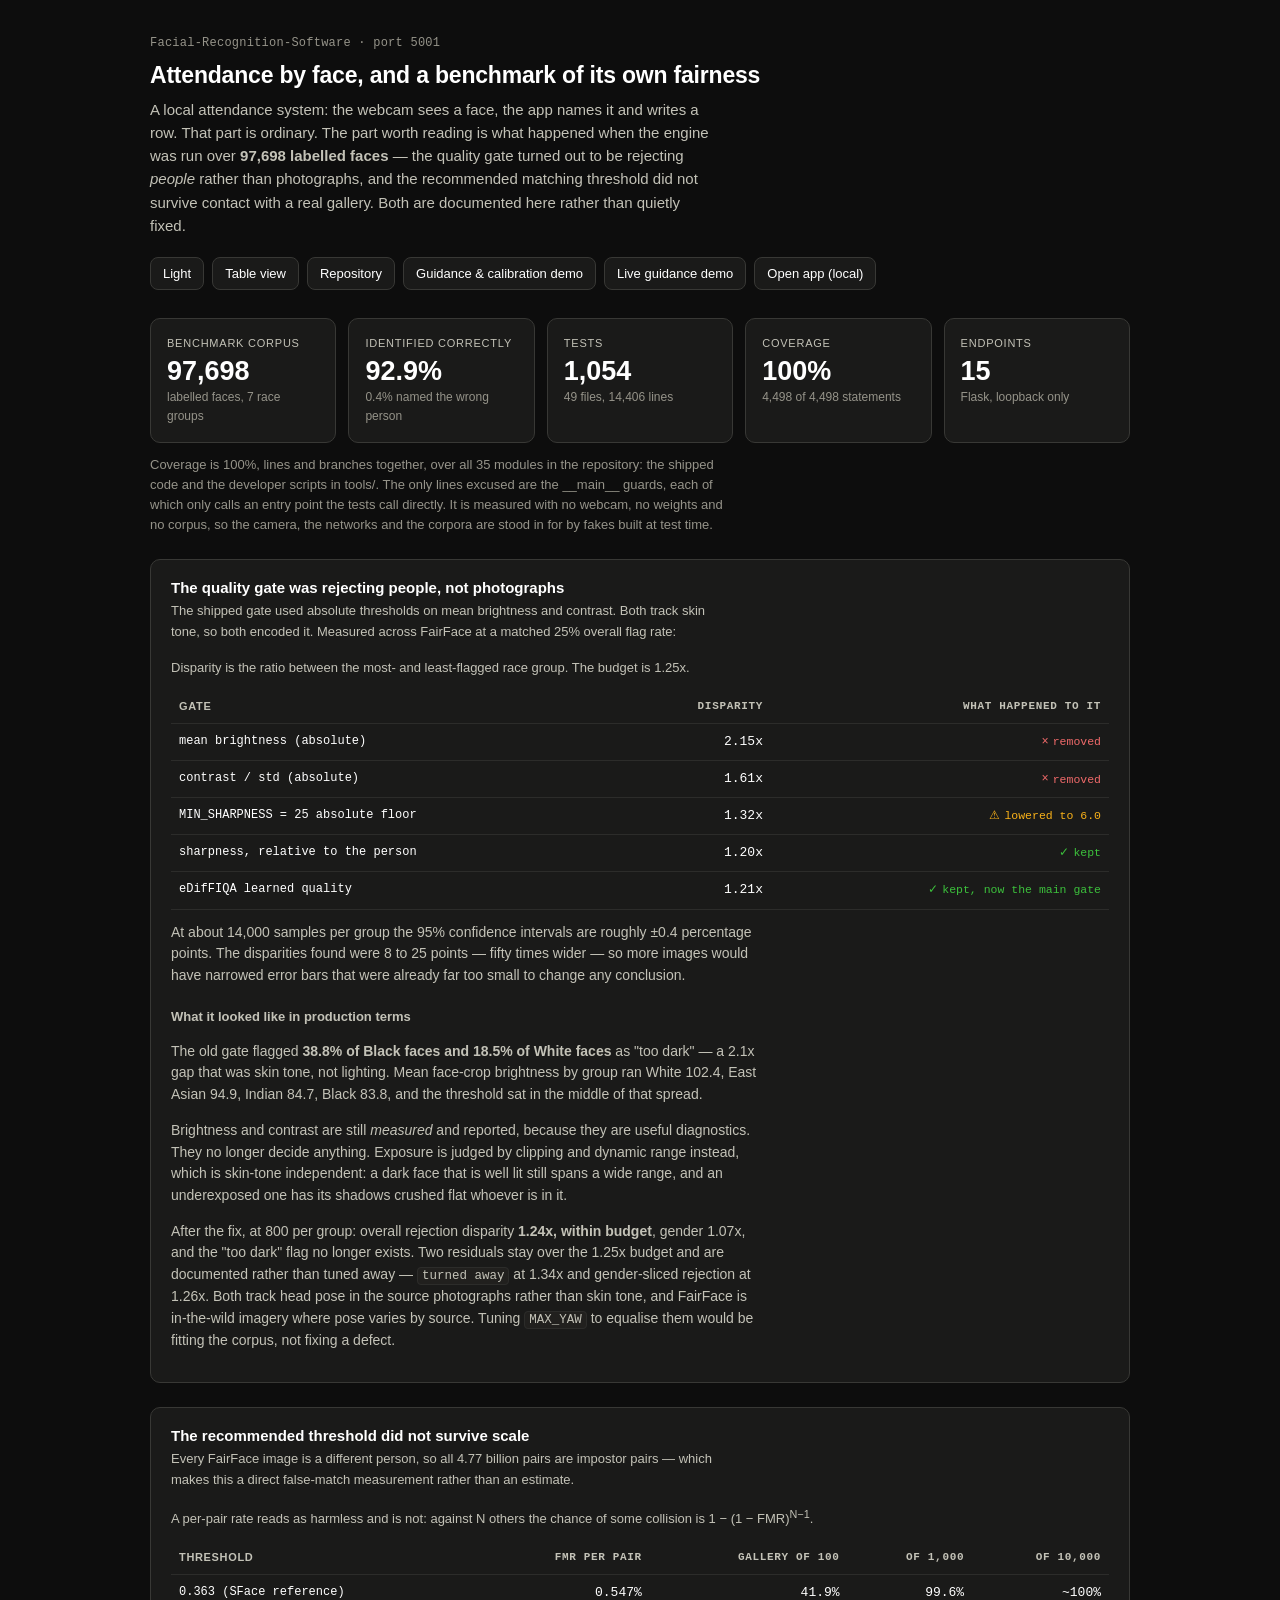
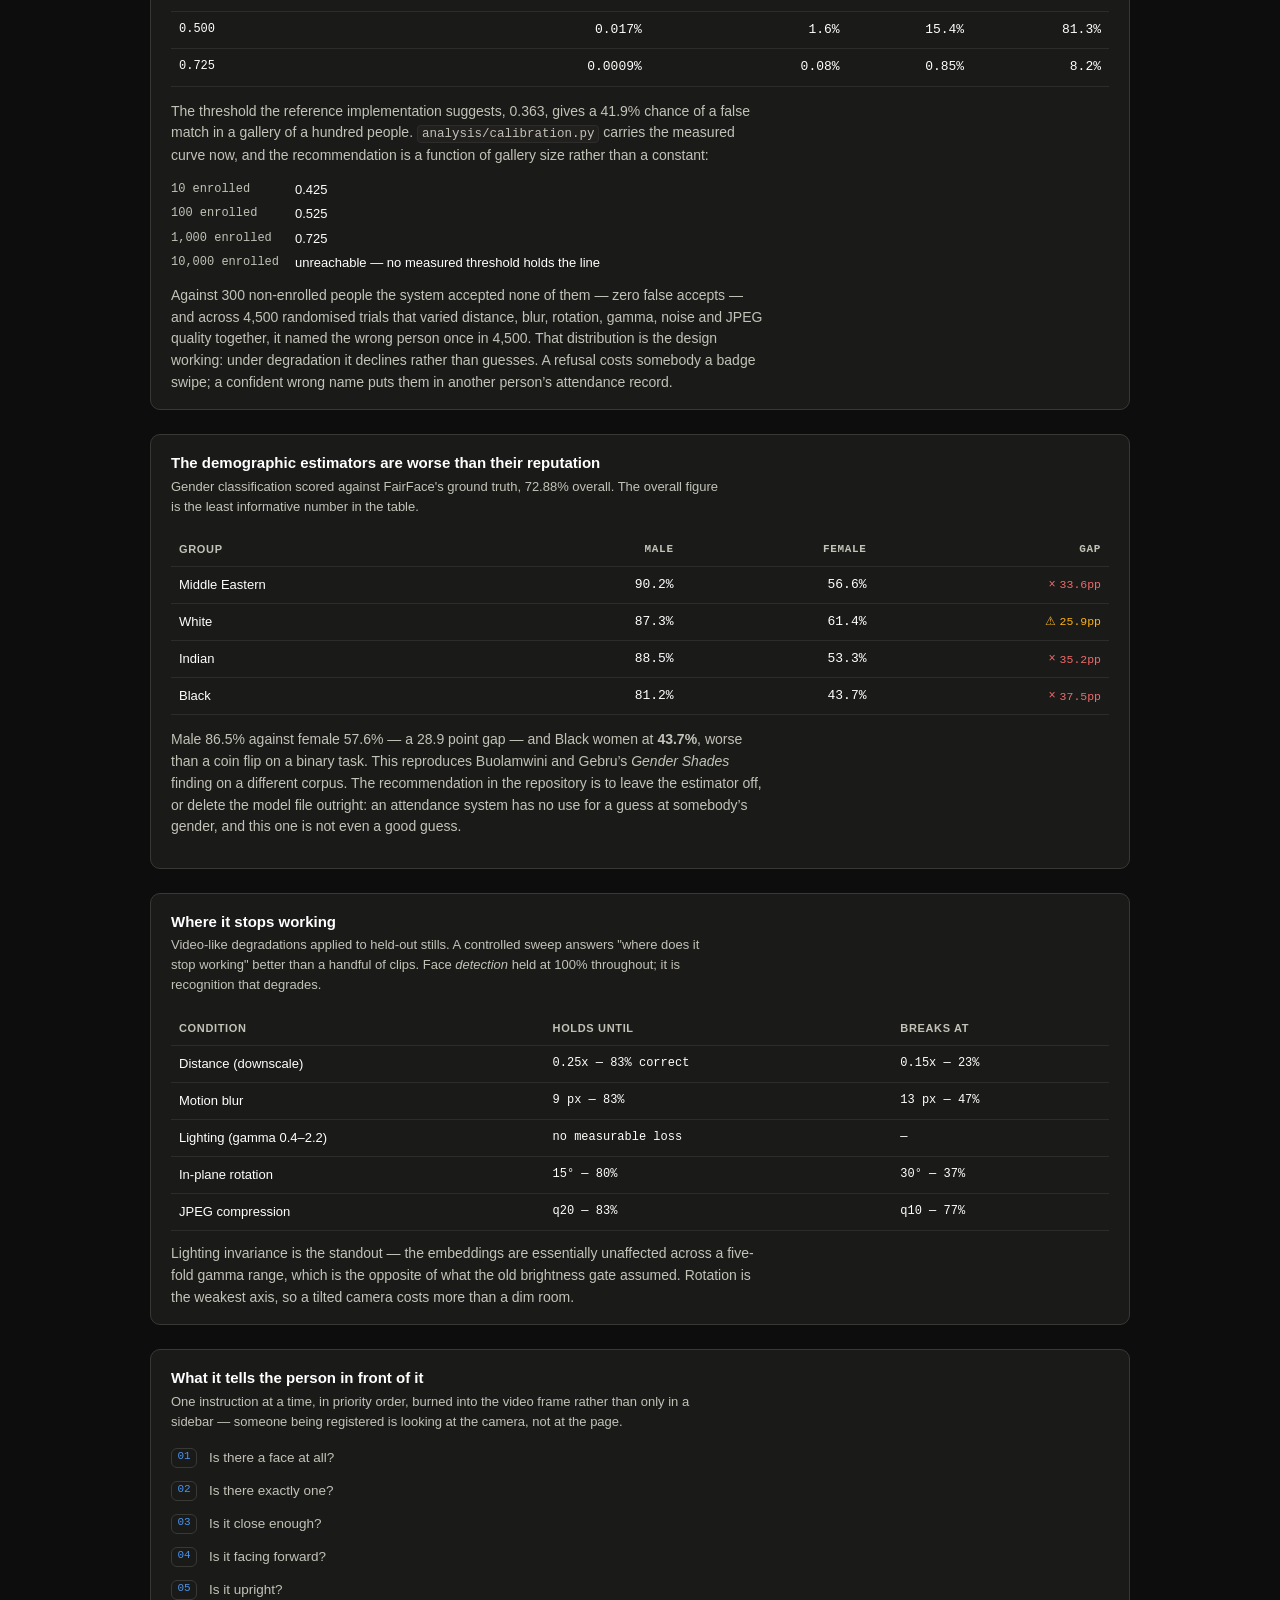
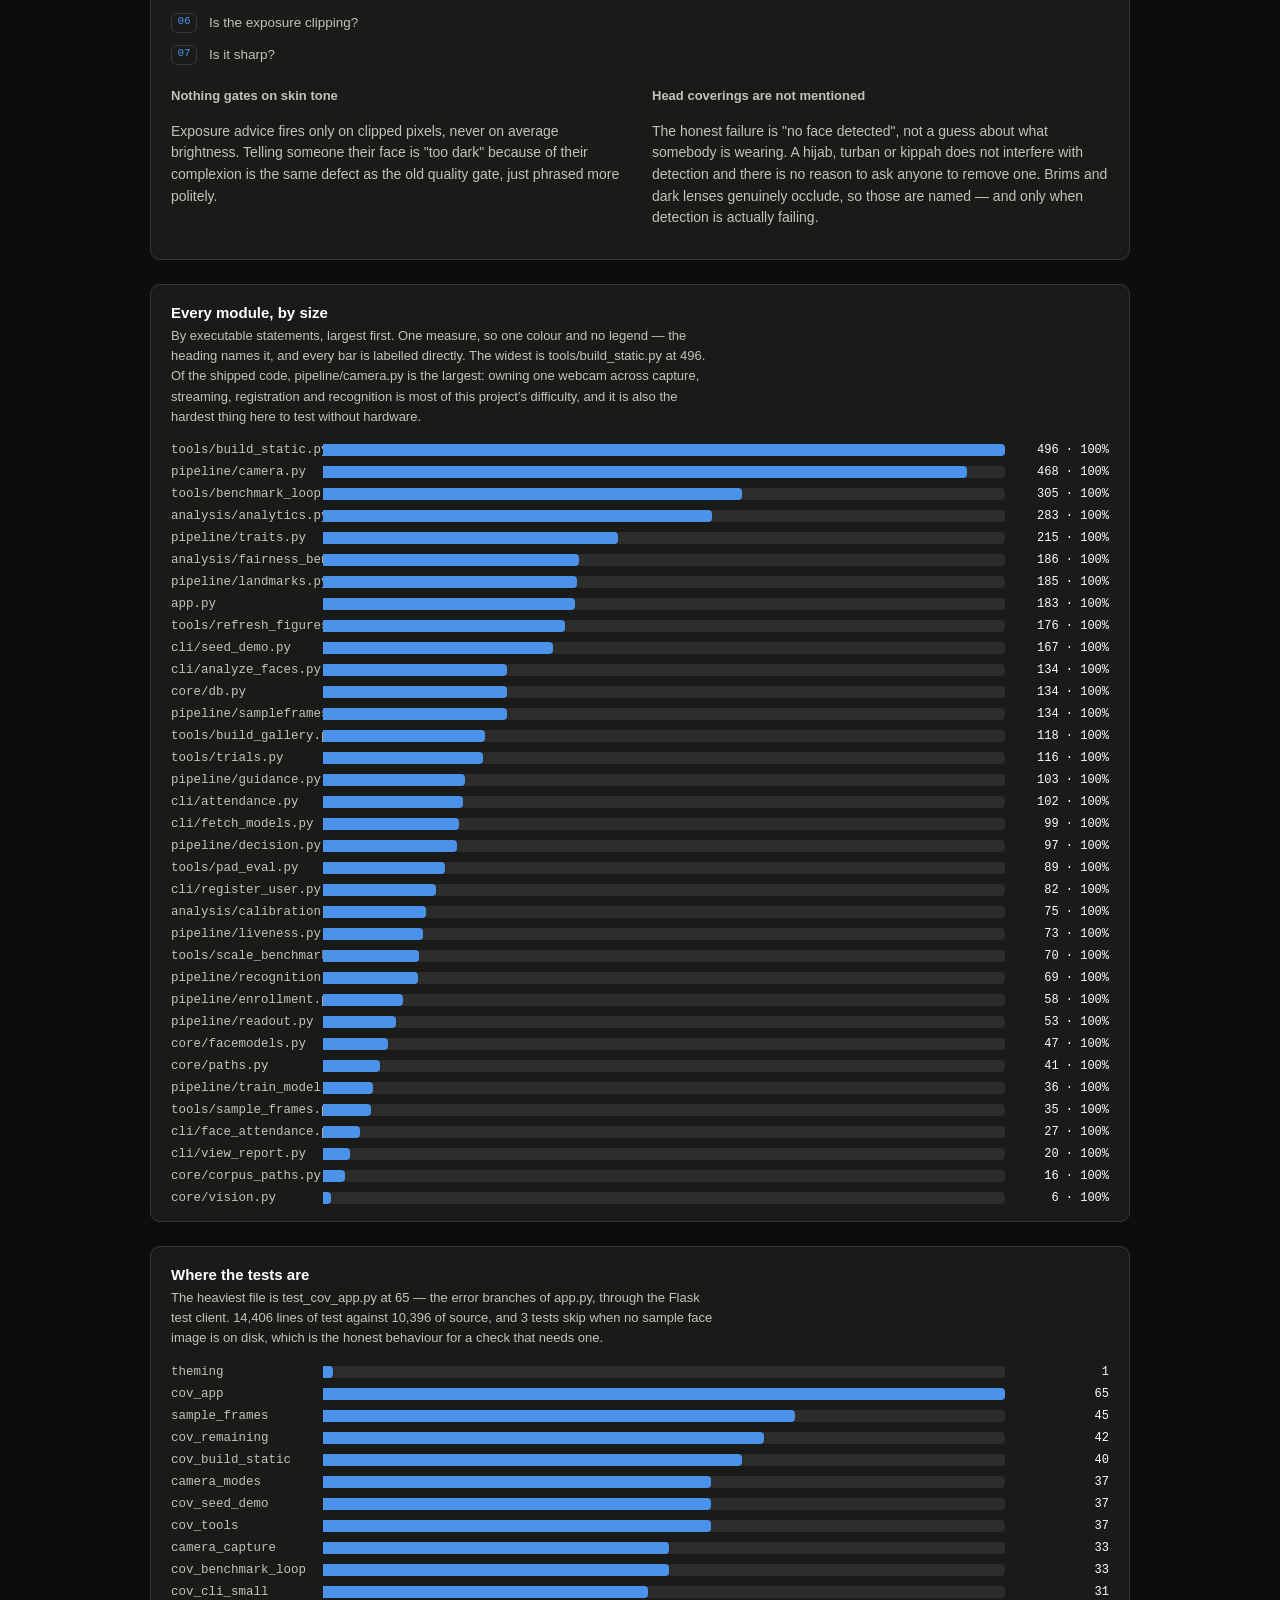
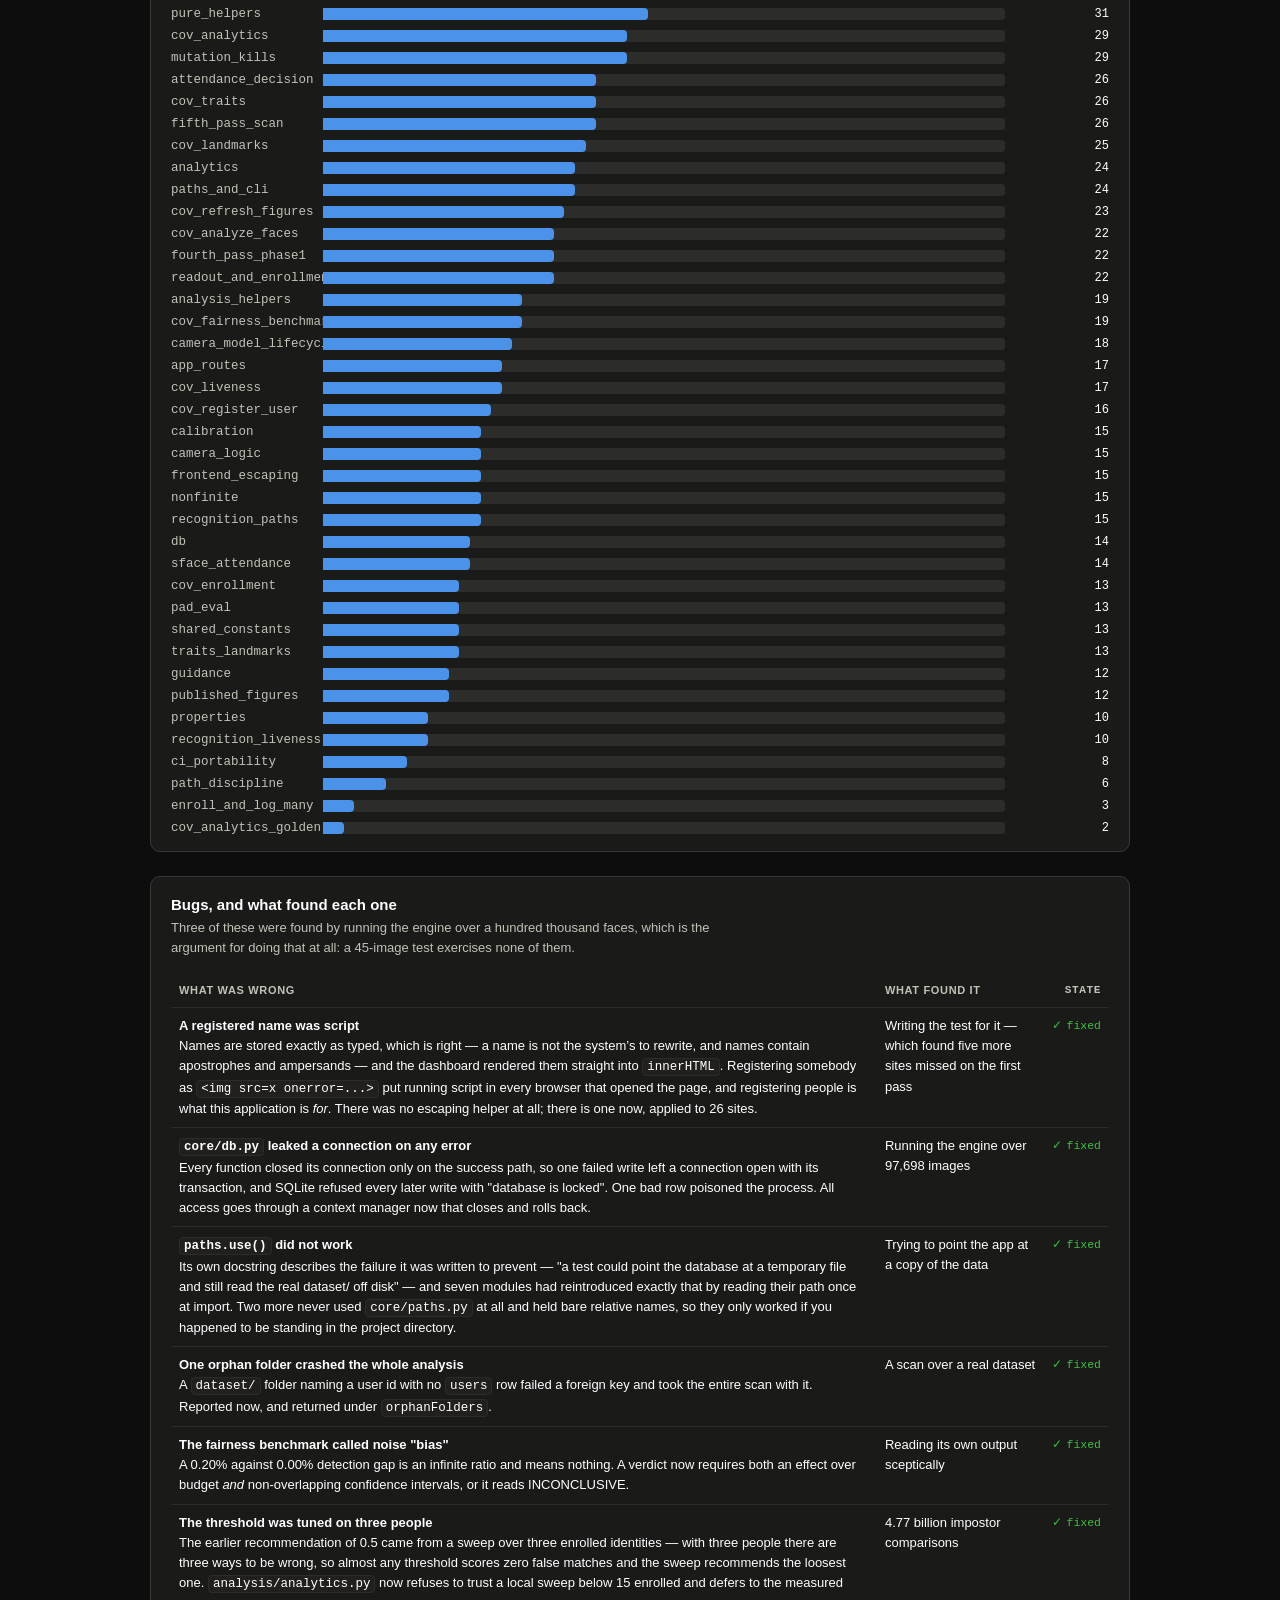
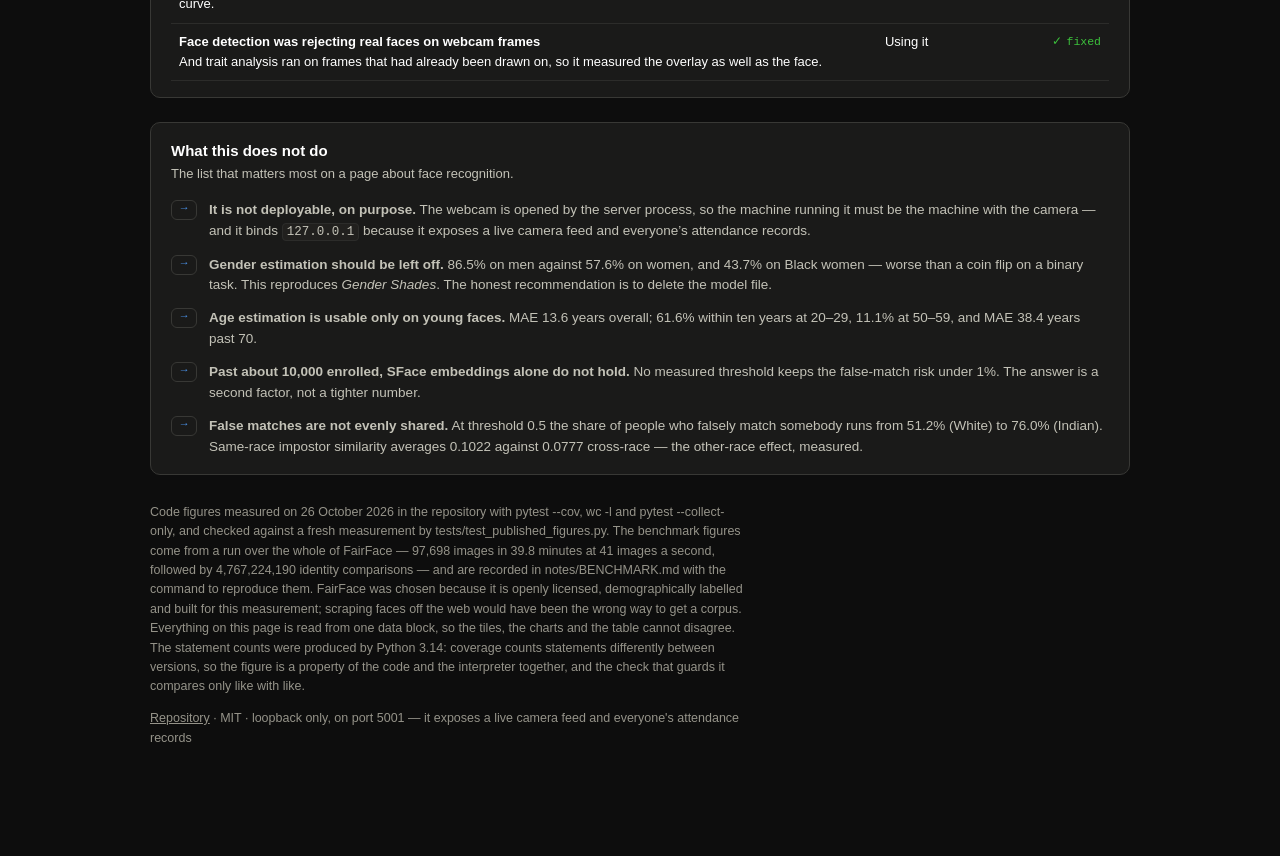
==== commit 99d8a08d: "tests/test_theming.py: every theme complete and AA, dark without JavaScript, the toggle in a browser" ====
--- a/docs/index.html
+++ b/docs/index.html
@@ -460,6 +460,7 @@
 var OMITTED = [];
 
 var TESTS = [
+  { file: 'test_theming.py', n: 1, of: 'the theme tokens: every theme complete, every colour pairing WCAG AA, dark with no JavaScript, and the toggle in a real browser' },
   { file: 'test_cov_app.py',                n: 65, of: 'the error branches of app.py, through the Flask test client' },
   { file: 'test_sample_frames.py',          n: 45, of: 'choosing sample frames, over a real video file' },
   { file: 'test_cov_remaining.py',          n: 42, of: 'the last branches of calibration, guidance, readout and recognition, and the gallery refresh count' },
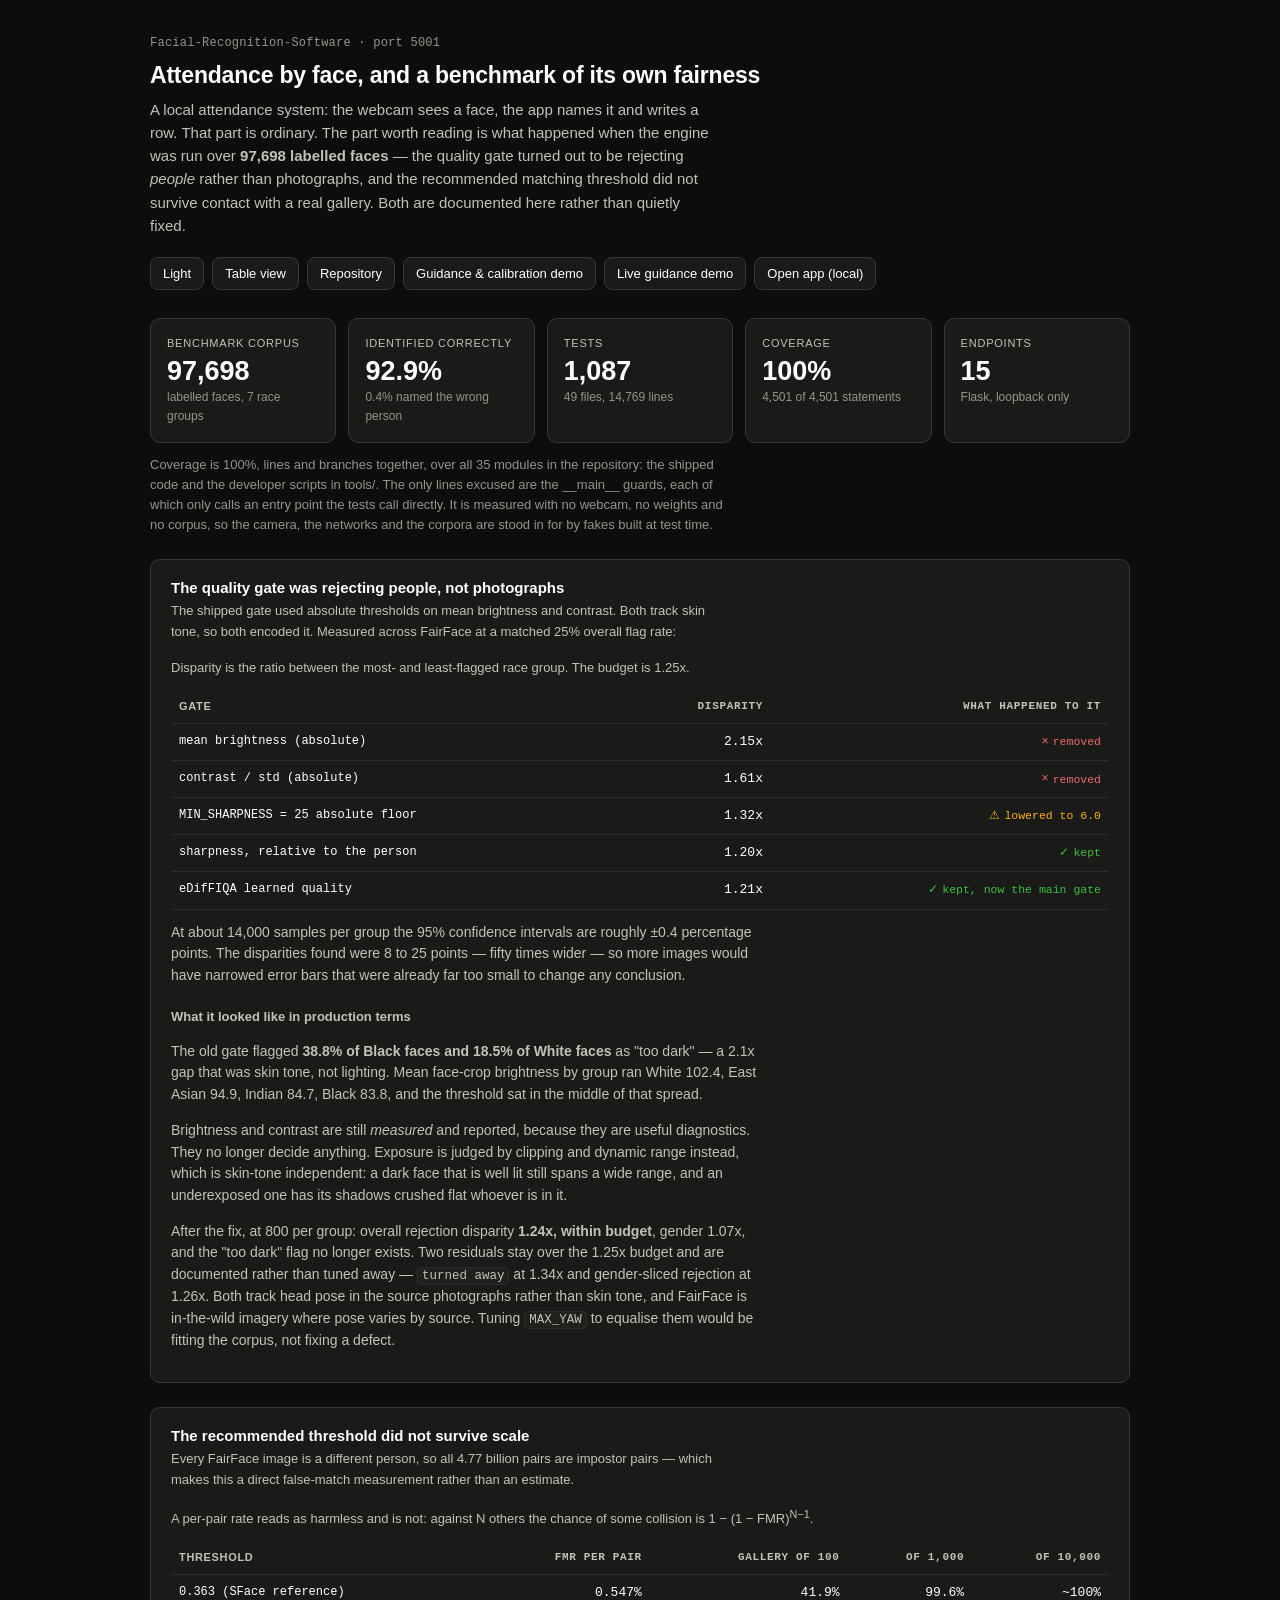
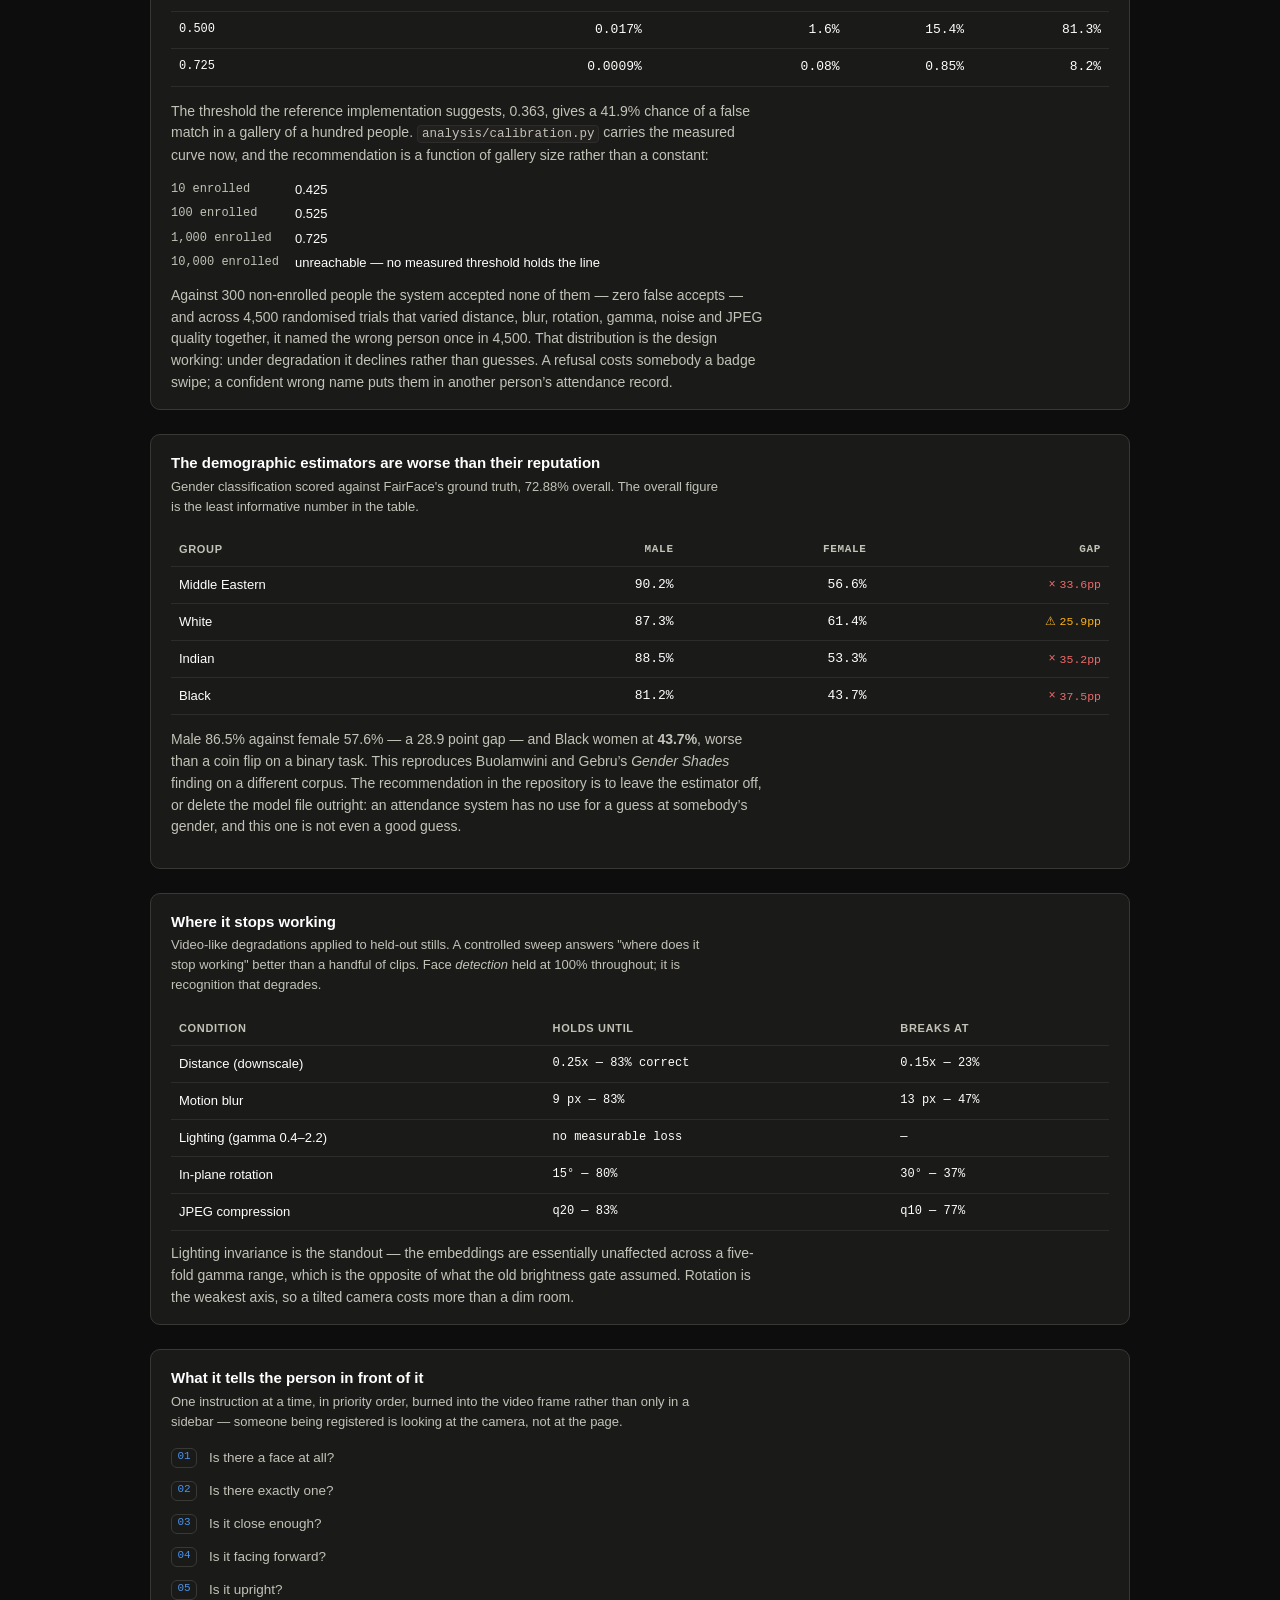
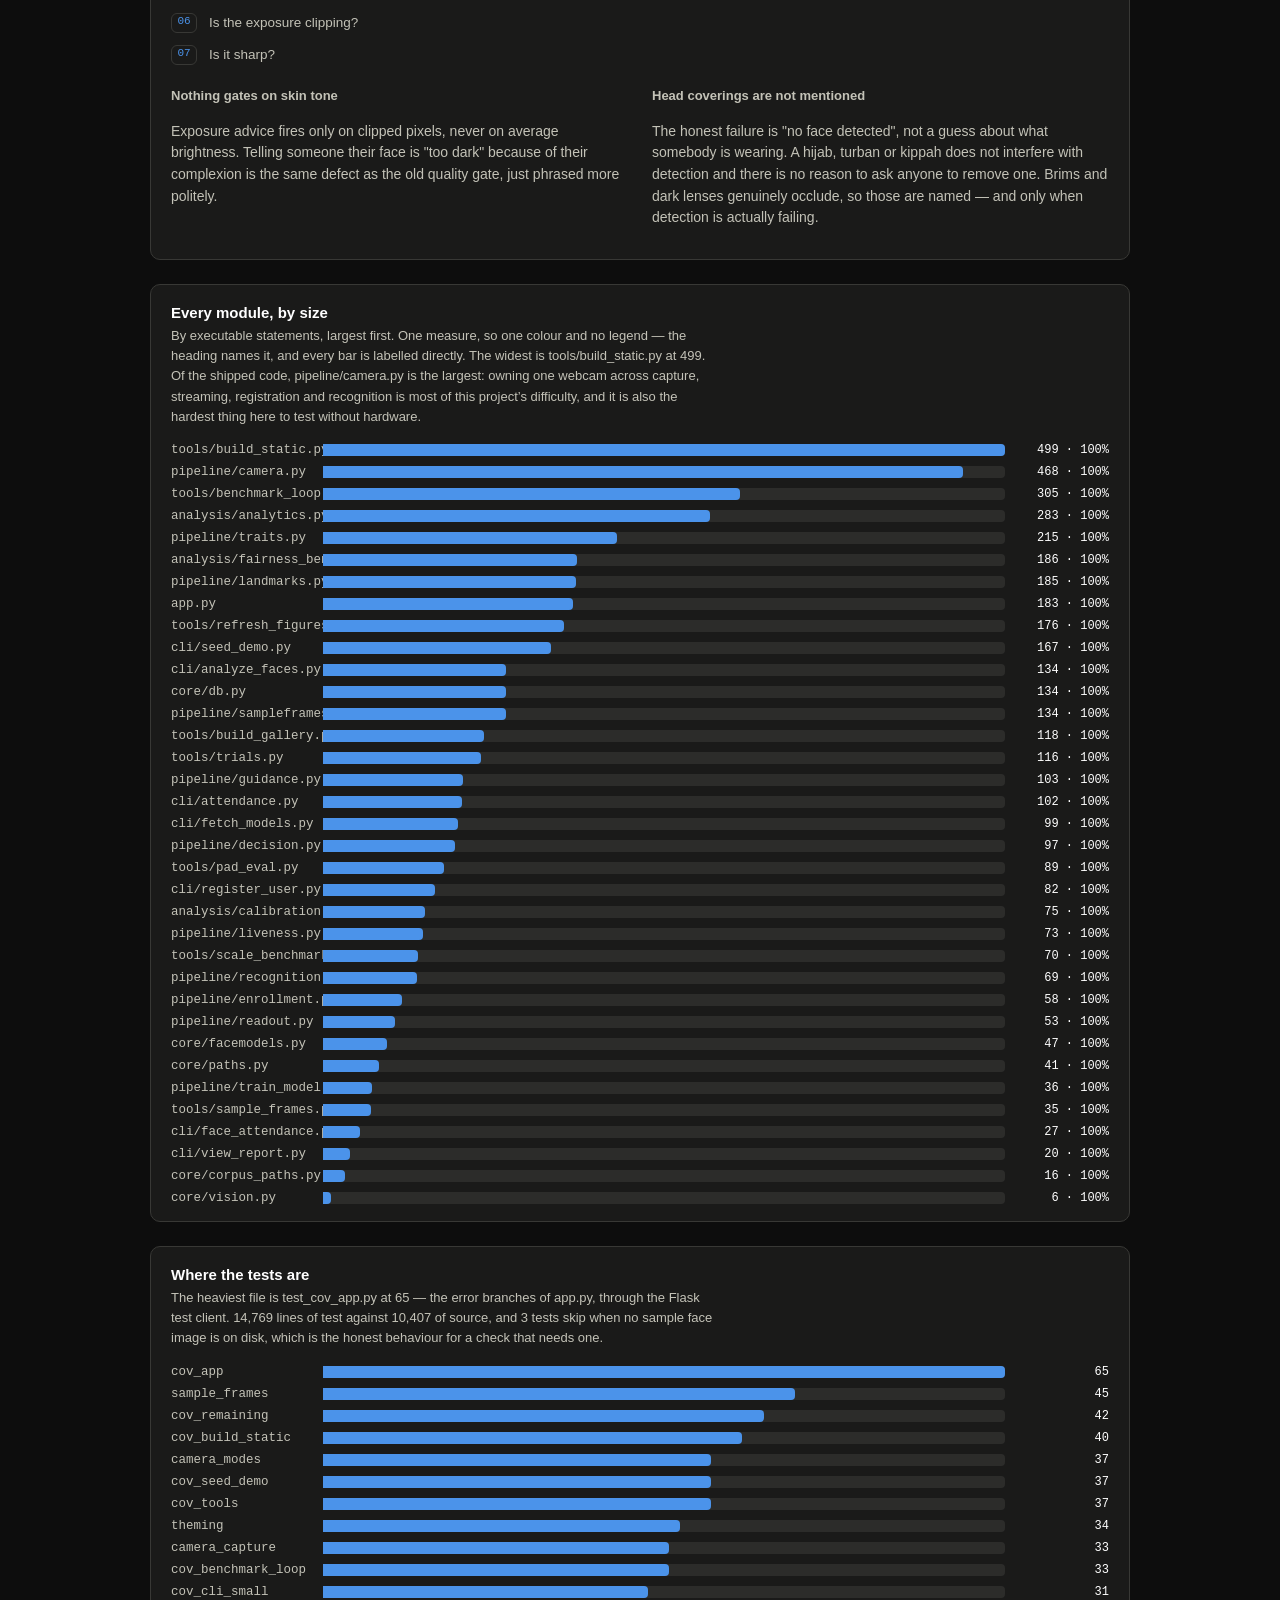
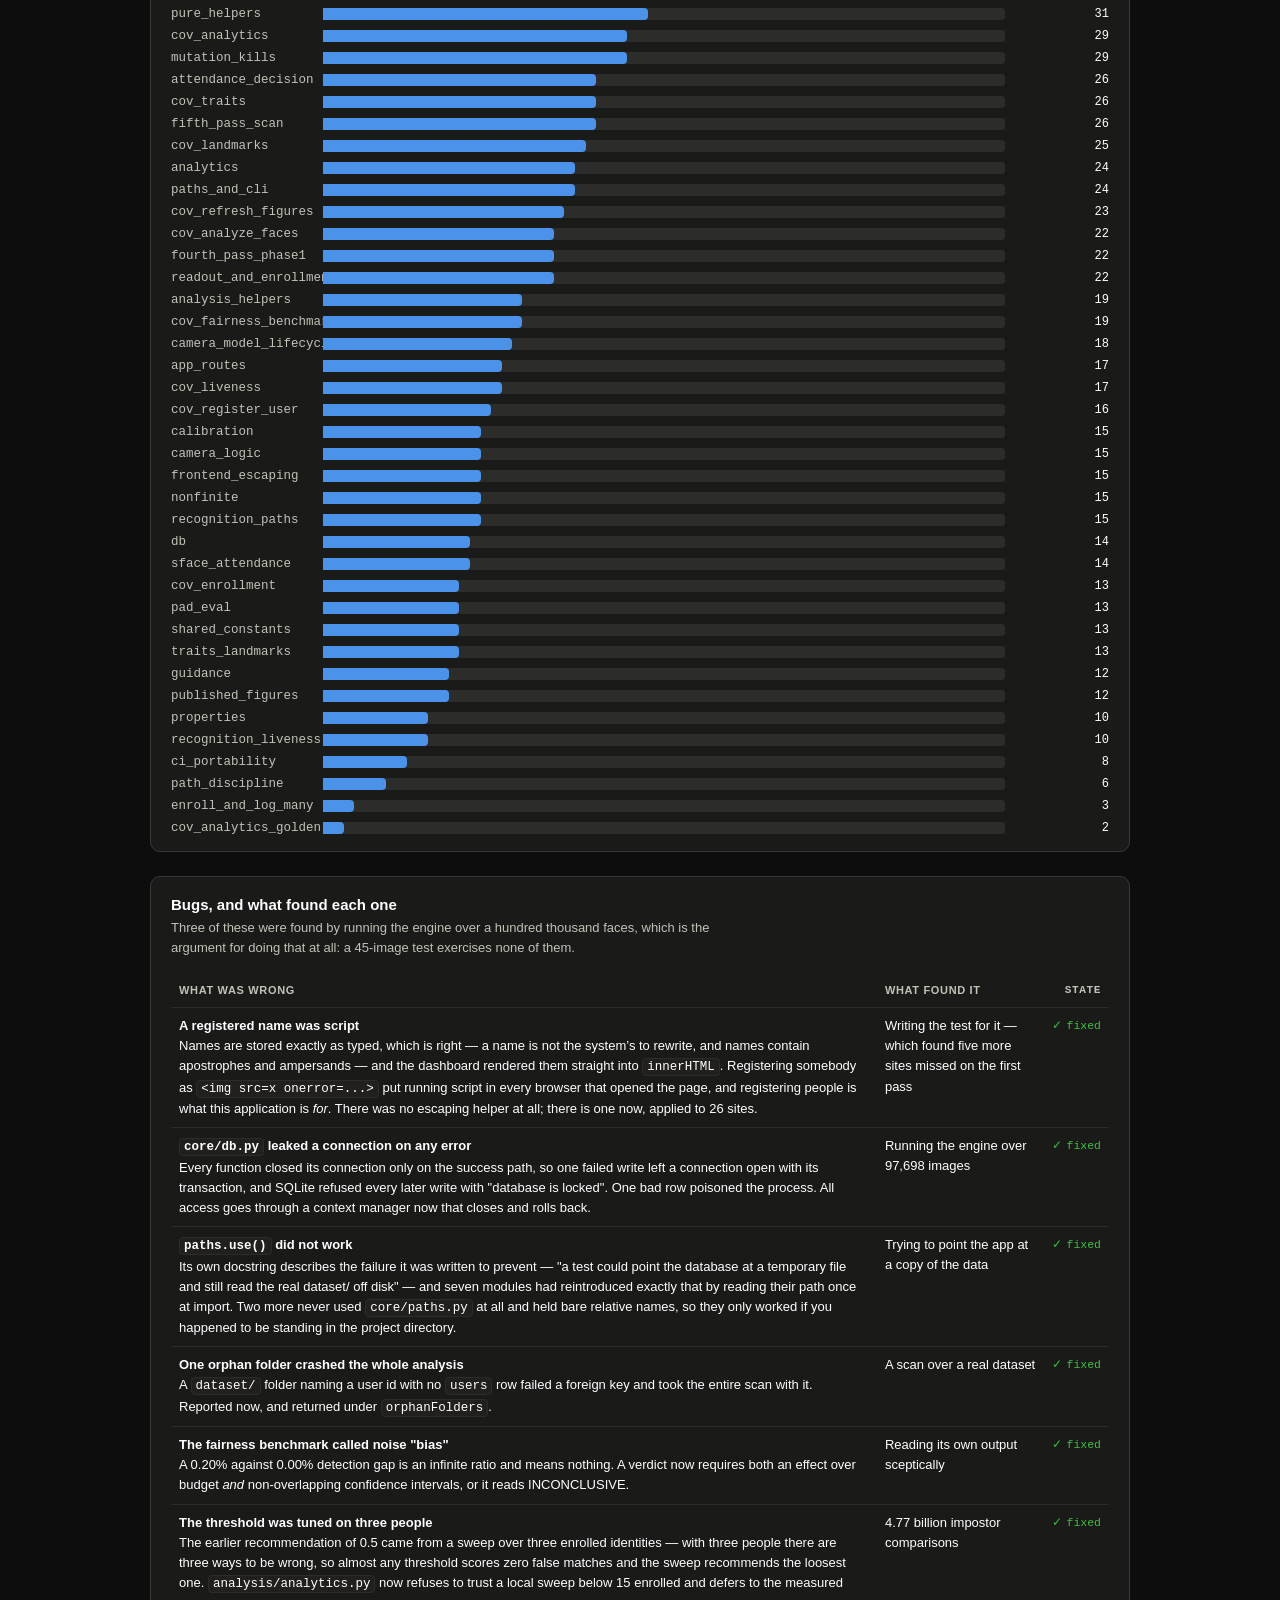
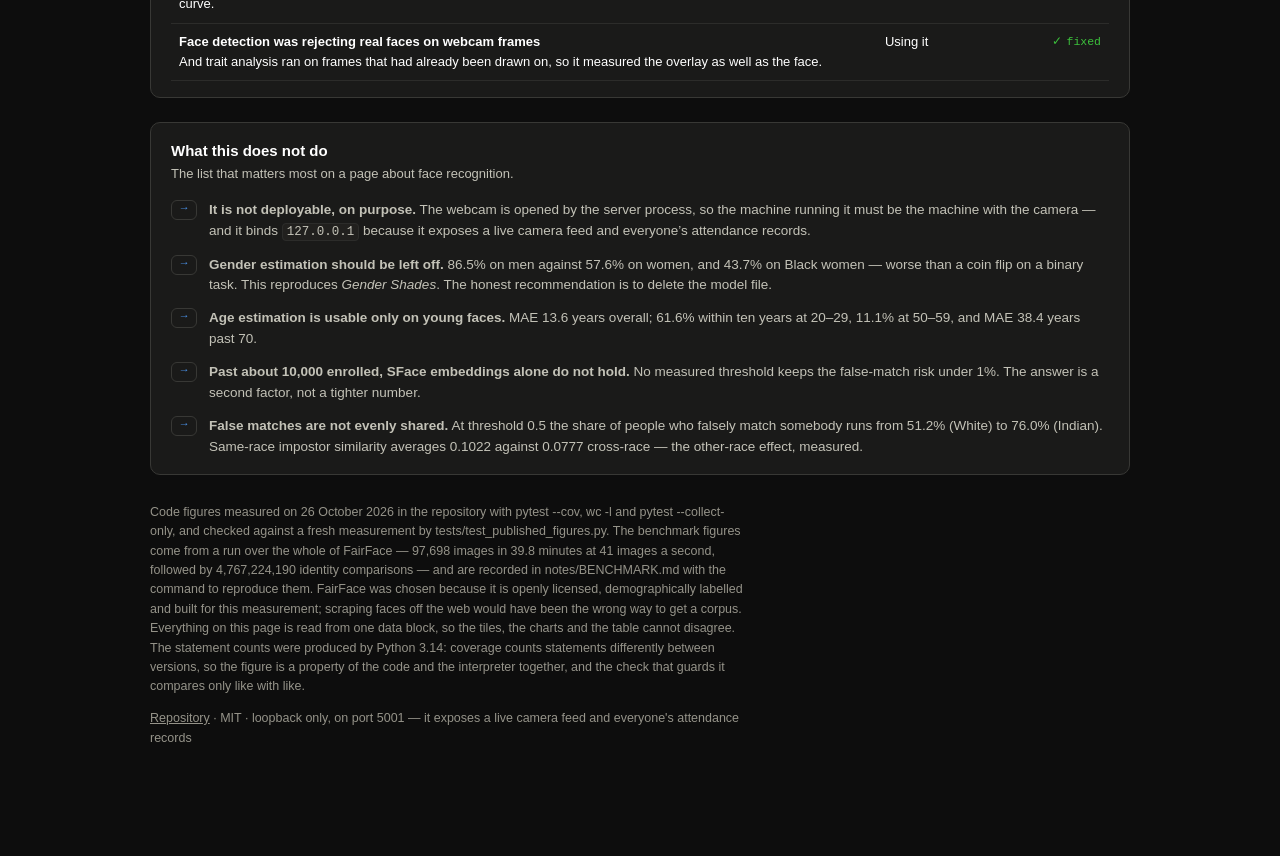
==== commit d0312372: "Published figures after the theming tests: 1,087 tests, 4,501 statements python tools/refresh_figure" ====
--- a/docs/index.html
+++ b/docs/index.html
@@ -415,7 +415,7 @@
  * rewrites them. */
 
 var MODULES = [
-  { name: 'tools/build_static.py',          lines: 1398, stmts: 496, missed:  0, does: 'generates the browser demo, and fails if its JS disagrees with the Python; tested against a stand-in browser, so neither Playwright nor Node is needed' },
+  { name: 'tools/build_static.py',          lines: 1409, stmts: 499, missed:  0, does: 'generates the browser demo, and fails if its JS disagrees with the Python; tested against a stand-in browser, so neither Playwright nor Node is needed' },
   { name: 'pipeline/camera.py',             lines: 872, stmts: 468, missed:  0, does: 'the webcam manager: capture, annotate, stream, and the capture state machine' },
   { name: 'tools/benchmark_loop.py',        lines: 613, stmts: 305, missed:  0, does: 'the continuous benchmark runner; tested a round at a time on corpora built at test time' },
   { name: 'analysis/analytics.py',          lines: 778, stmts: 283, missed:  0, does: 'dataset-wide enrollment quality and threshold sweeps' },
@@ -460,7 +460,6 @@
 var OMITTED = [];
 
 var TESTS = [
-  { file: 'test_theming.py', n: 1, of: 'the theme tokens: every theme complete, every colour pairing WCAG AA, dark with no JavaScript, and the toggle in a real browser' },
   { file: 'test_cov_app.py',                n: 65, of: 'the error branches of app.py, through the Flask test client' },
   { file: 'test_sample_frames.py',          n: 45, of: 'choosing sample frames, over a real video file' },
   { file: 'test_cov_remaining.py',          n: 42, of: 'the last branches of calibration, guidance, readout and recognition, and the gallery refresh count' },
@@ -468,6 +467,7 @@
   { file: 'test_camera_modes.py',           n: 37, of: 'registration and attendance, given a face rather than a camera' },
   { file: 'test_cov_seed_demo.py',          n: 37, of: 'the LFW demo seeder against a tiny corpus built at test time; nothing downloaded' },
   { file: 'test_cov_tools.py',              n: 37, of: 'the corpus scripts: sample frames, the gallery build, the scale and trial sweeps' },
+  { file: 'test_theming.py',                n: 34, of: 'the theme tokens: every theme complete, every colour pairing WCAG AA, dark with no JavaScript, and the toggle in a real browser' },
   { file: 'test_camera_capture.py',         n: 33, of: 'the grab loop and its failure branches, against a synthetic camera' },
   { file: 'test_cov_benchmark_loop.py',     n: 33, of: 'the benchmark loop a round at a time, on corpora built at test time' },
   { file: 'test_cov_cli_small.py',          n: 31, of: 'the small entry points, with every download mocked and the network refused' },
@@ -511,7 +511,7 @@
   { file: 'test_cov_analytics_golden.py',   n:  2, of: 'that splitting summarize_user and lbph_analysis changed nothing, against output captured before the split' }
 ];
 
-var TEST_LINES = 14406;
+var TEST_LINES = 14769;
 
 /* Which interpreter produced the statement counts above. It matters: coverage
  * counts a `with` block or a multi-line call differently between versions, so
